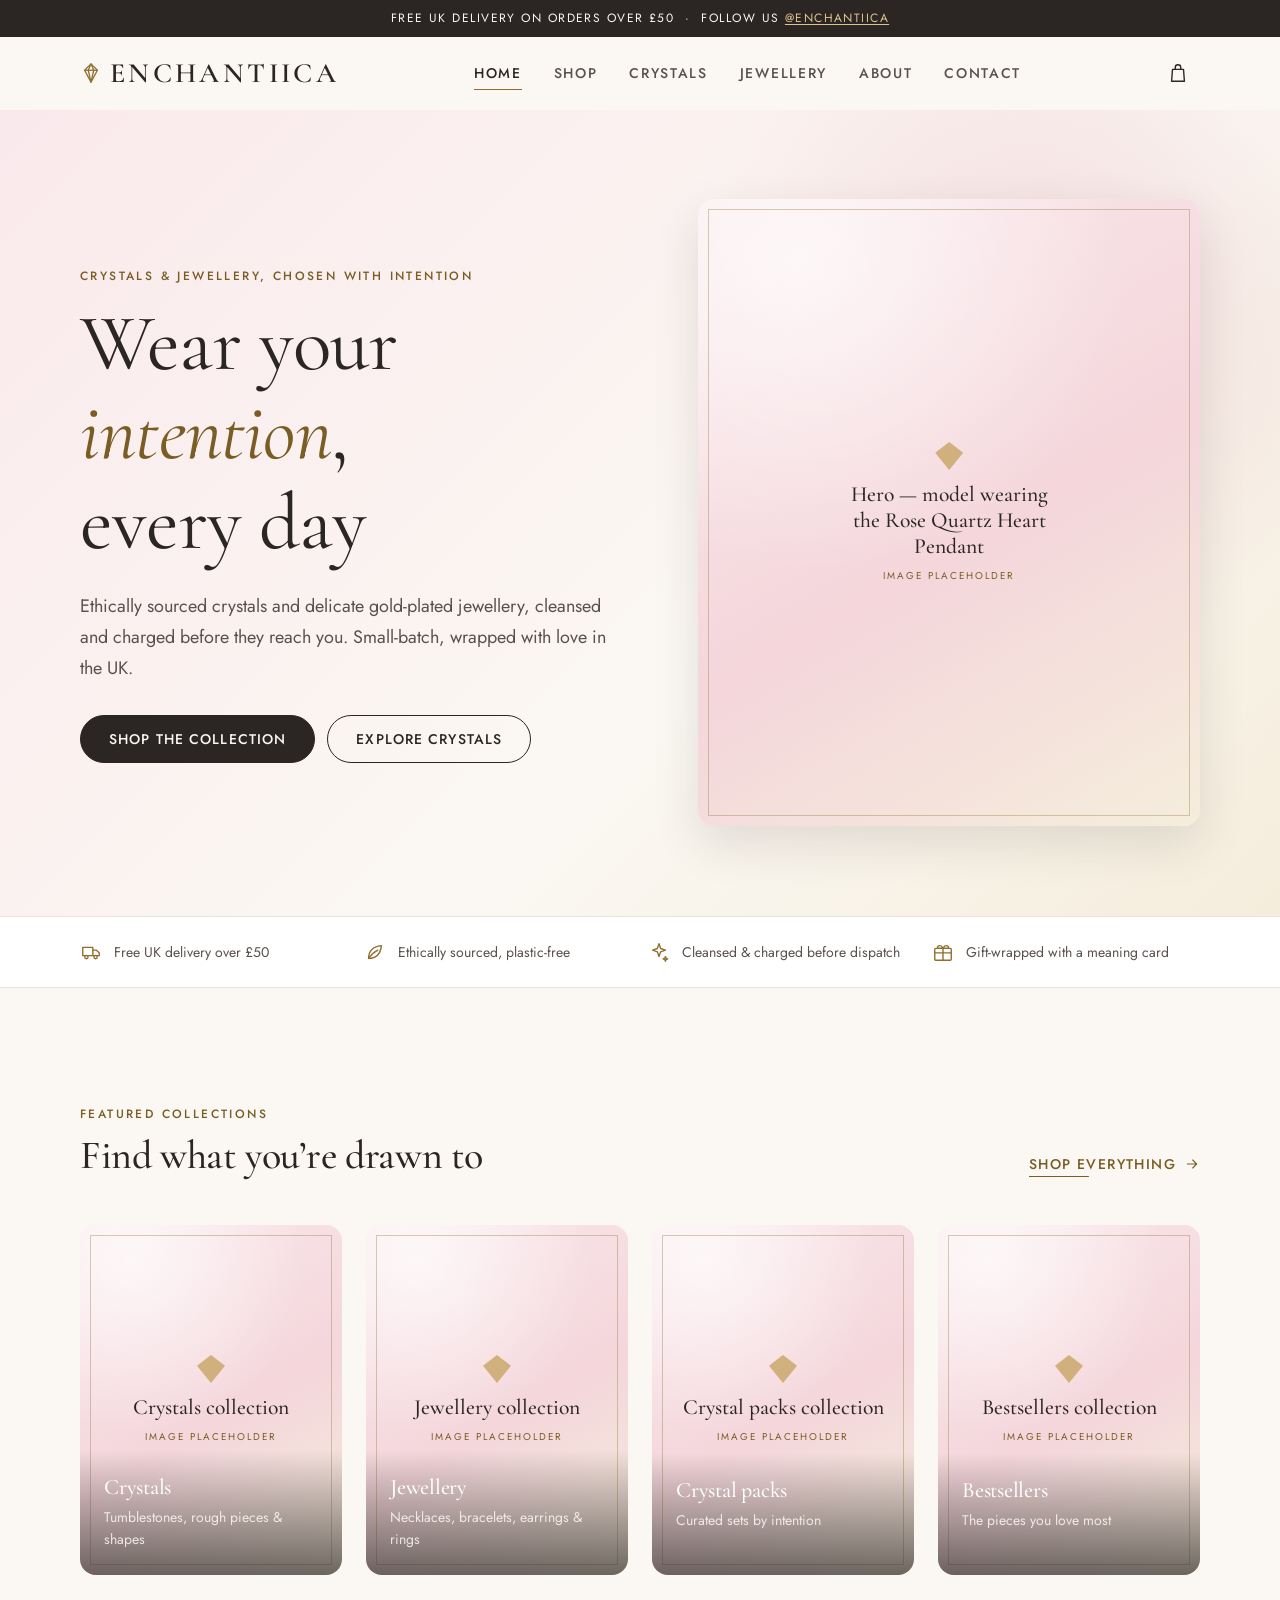
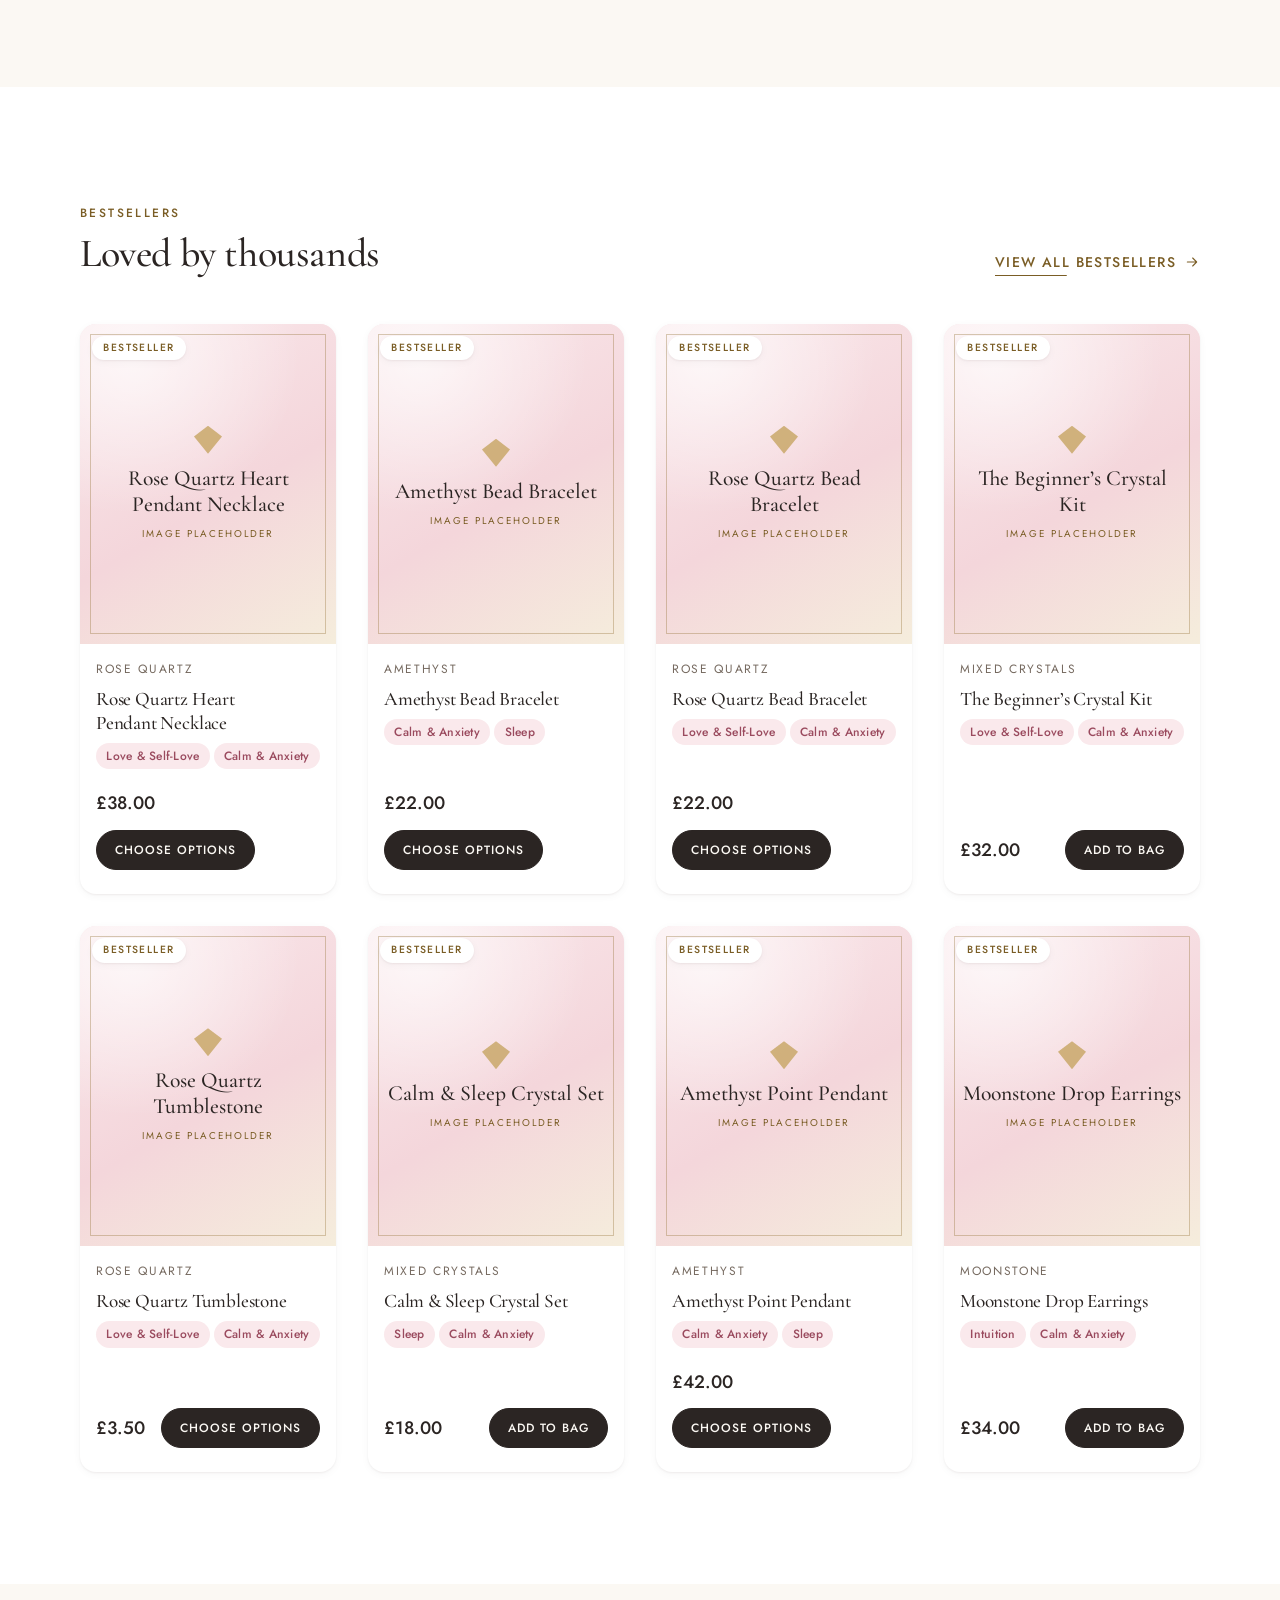
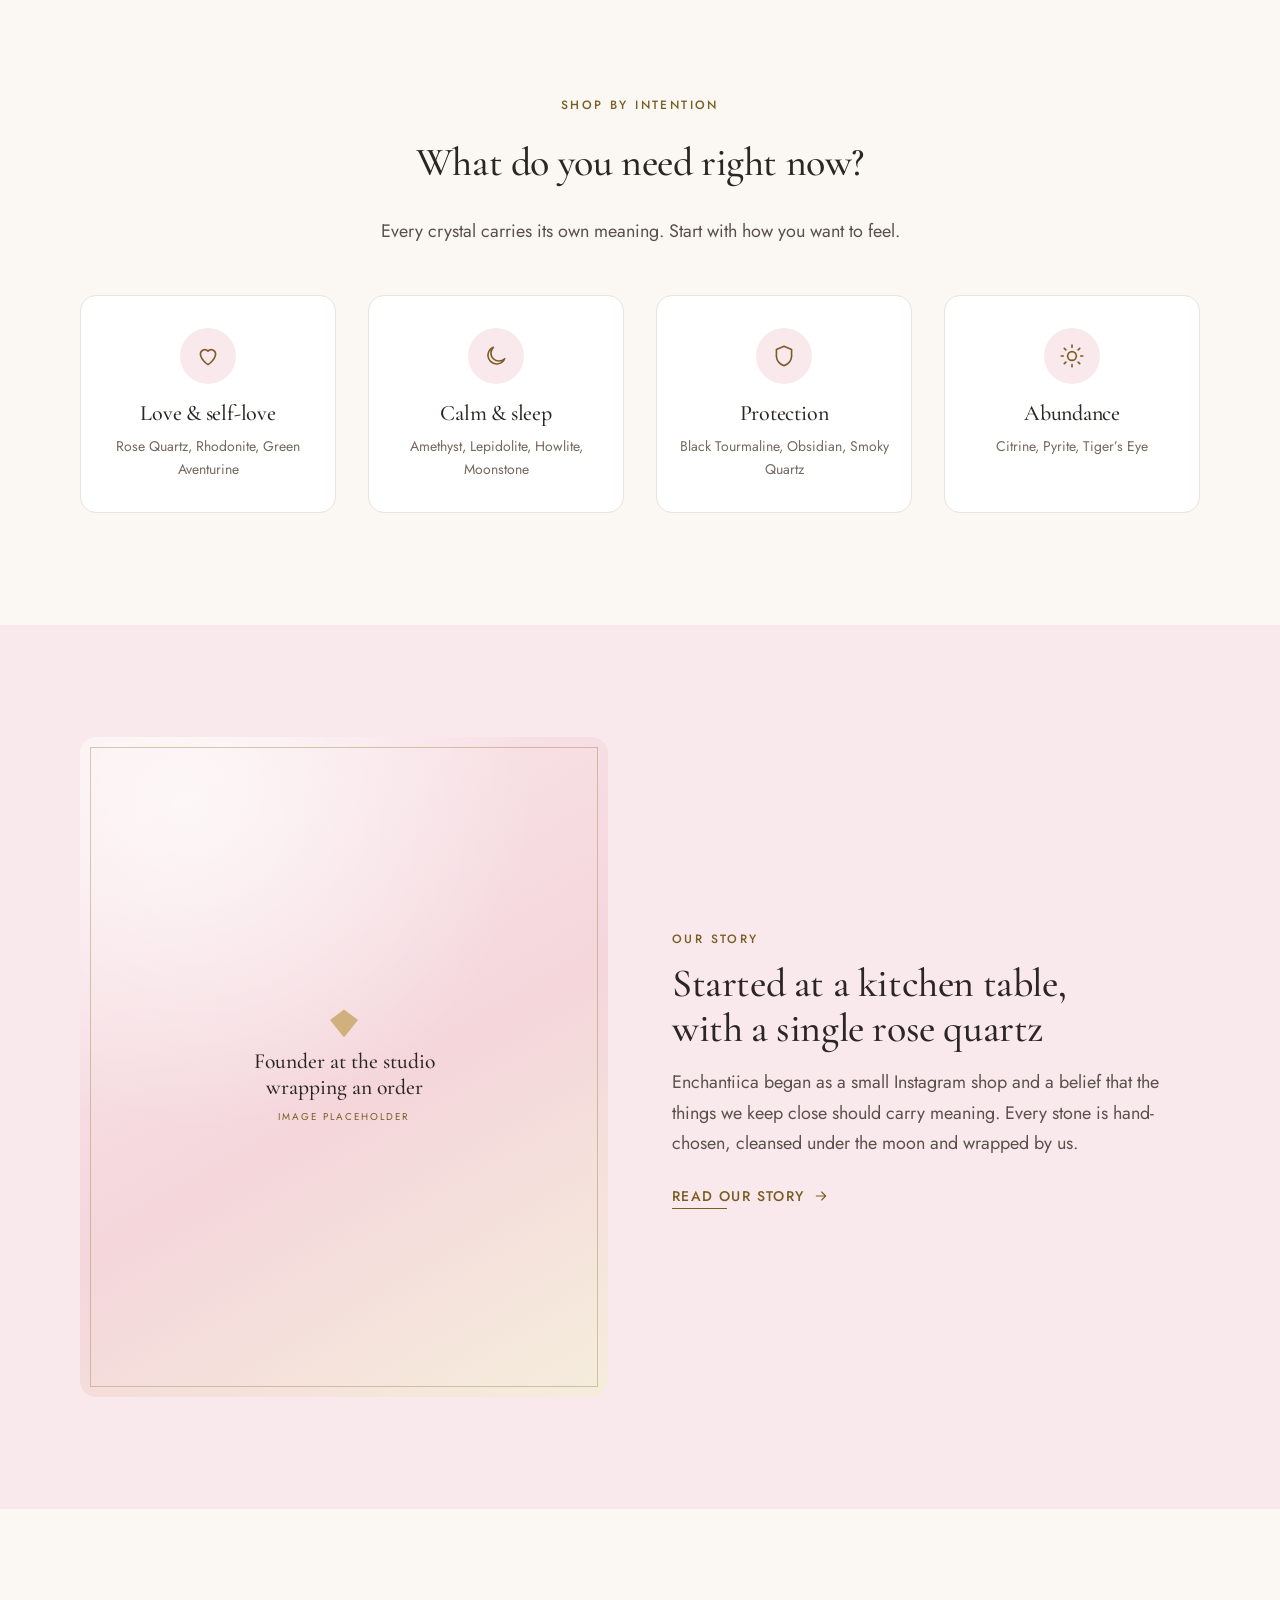
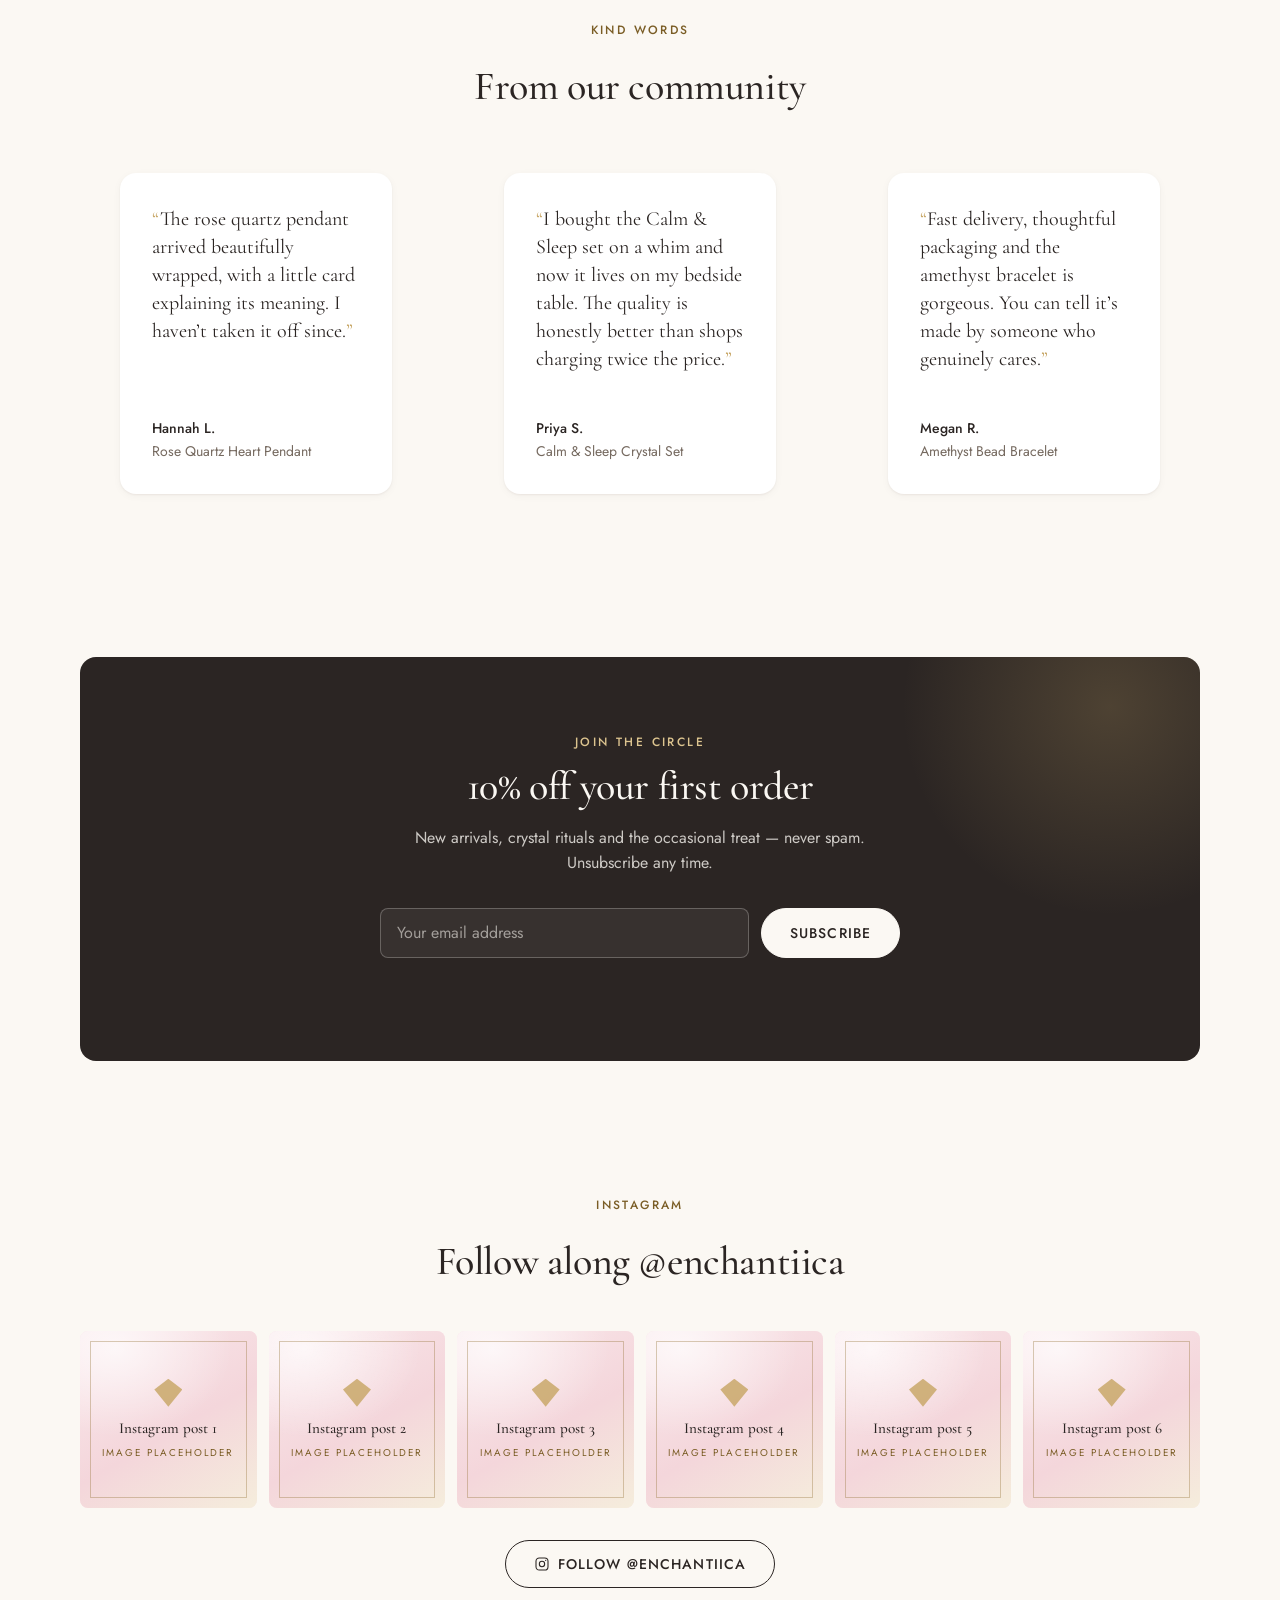
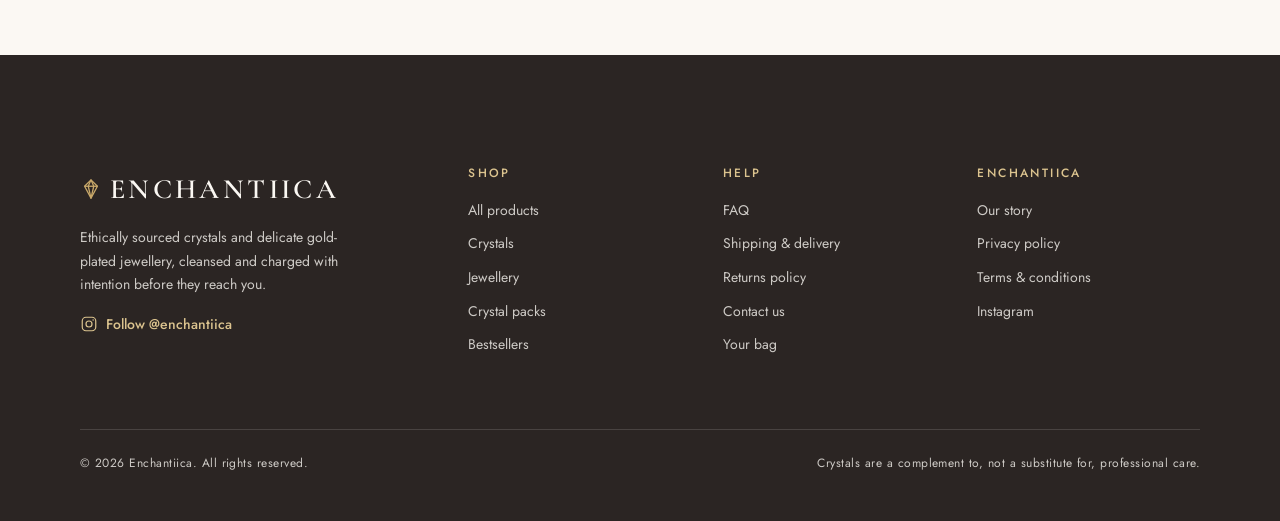
==== index.html @ 03bf5203 "Build Enchantiica crystal jewellery storefront (all pages, cart, filters, review pass 1) Plain HTML/" ====
<!DOCTYPE html>
<html lang="en-GB">
<head>
  <meta charset="utf-8">
  <meta name="viewport" content="width=device-width, initial-scale=1">
  <title>Enchantiica — Crystals & Crystal Jewellery, Chosen With Intention</title>
  <meta name="description" content="Enchantiica: ethically sourced crystals and delicate gold-plated crystal jewellery, cleansed and charged before dispatch. Rose quartz, amethyst, citrine, moonstone and more. Free UK delivery over £50.">
  <meta name="theme-color" content="#FBF8F3">
  <meta property="og:site_name" content="Enchantiica">
  <meta property="og:title" content="Enchantiica — Crystals & Crystal Jewellery, Chosen With Intention">
  <meta property="og:description" content="Enchantiica: ethically sourced crystals and delicate gold-plated crystal jewellery, cleansed and charged before dispatch. Rose quartz, amethyst, citrine, moonstone and more. Free UK delivery over £50.">
  <meta property="og:type" content="website">
  <link rel="icon" href="favicon.svg" type="image/svg+xml">
  <link rel="preconnect" href="https://fonts.googleapis.com">
  <link rel="preconnect" href="https://fonts.gstatic.com" crossorigin>
  <link rel="stylesheet" href="https://fonts.googleapis.com/css2?family=Cormorant+Garamond:ital,wght@0,400;0,500;0,600;1,400&family=Jost:wght@400;500&display=swap">
  <link rel="stylesheet" href="css/styles.css">
  <script>document.documentElement.classList.add('js');</script>
</head>
<body data-page="home">
  <a class="skip-link" href="#main">Skip to content</a>
  <div class="announcement" role="region" aria-label="Announcement">Free UK delivery on orders over £50<span class="announcement__extra"> &nbsp;·&nbsp; Follow us <a href="https://www.instagram.com/enchantiica" target="_blank" rel="noopener">@enchantiica<span class="visually-hidden"> (opens in a new tab)</span></a></span></div>

  <header class="header">
    <div class="container header__inner">
      <a class="logo" href="index.html" aria-label="Enchantiica — home"><svg viewBox="0 0 24 24" fill="none" stroke="currentColor" stroke-width="1.4" stroke-linejoin="round" aria-hidden="true"><path d="M12 2l7 7-7 13L5 9l7-7z"/><path d="M5 9h14"/><path d="M12 2L9 9l3 13 3-13-3-7"/></svg><span>Enchantiica</span></a>

      <nav class="nav" id="site-nav" aria-label="Main navigation">
        <ul class="nav__list">
          <li><a class="nav__link" href="index.html">Home</a></li>
          <li><a class="nav__link" href="shop.html">Shop</a></li>
          <li><a class="nav__link" href="crystals.html">Crystals</a></li>
          <li><a class="nav__link" href="jewellery.html">Jewellery</a></li>
          <li><a class="nav__link" href="about.html">About</a></li>
          <li><a class="nav__link" href="contact.html">Contact</a></li>
        </ul>
        <div class="nav__secondary">
          <a href="faq.html">FAQ</a>
          <a href="shipping.html">Delivery</a>
          <a href="returns.html">Returns</a>
          <a href="cart.html">Your bag</a>
        </div>
        <a class="nav__ig" href="https://www.instagram.com/enchantiica" target="_blank" rel="noopener"><svg viewBox="0 0 24 24" fill="none" stroke="currentColor" stroke-width="1.6" stroke-linecap="round" stroke-linejoin="round" aria-hidden="true"><rect x="3" y="3" width="18" height="18" rx="5"/><circle cx="12" cy="12" r="4"/><circle cx="17.5" cy="6.5" r="1" fill="currentColor" stroke="none"/></svg><span>@enchantiica<span class="visually-hidden"> (opens in a new tab)</span></span></a>
      </nav>

      <div class="header__actions">
        <a class="icon-btn" href="cart.html" aria-label="Bag, 0 items"><svg viewBox="0 0 24 24" fill="none" stroke="currentColor" stroke-width="1.5" stroke-linecap="round" stroke-linejoin="round" aria-hidden="true"><path d="M6 8h12l1 13H5L6 8z"/><path d="M9 8V6a3 3 0 0 1 6 0v2"/></svg><span class="cart-count" aria-hidden="true">0</span></a>
        <button class="icon-btn burger" type="button" aria-expanded="false" aria-controls="site-nav" aria-label="Open menu">
          <span class="burger__lines" aria-hidden="true"><span></span><span></span><span></span></span>
        </button>
      </div>
    </div>
  </header>

  <main id="main" tabindex="-1">
    <section class="hero" aria-labelledby="hero-title">
      <div class="container hero__inner">
        <div class="hero__body" data-reveal>
          <span class="eyebrow">Crystals &amp; jewellery, chosen with intention</span>
          <h1 class="hero__title" id="hero-title">Wear your <em>intention</em>, every day</h1>
          <p class="lead hero__text">Ethically sourced crystals and delicate gold-plated jewellery, cleansed and charged before they reach you. Small-batch, wrapped with love in the UK.</p>
          <div class="btn-row hero__actions">
            <a class="btn" href="shop.html">Shop the collection</a>
            <a class="btn btn--outline" href="crystals.html">Explore crystals</a>
          </div>
        </div>
        <div class="hero__media" data-reveal data-reveal-delay="1">
          <div class="media media--hero media--lg"><div class="ph" role="img" aria-label="Image placeholder: Hero — model wearing the Rose Quartz Heart Pendant"><span class="ph__icon" aria-hidden="true"></span><span class="ph__name">Hero — model wearing the Rose Quartz Heart Pendant</span><span class="ph__tag">Image placeholder</span></div></div>
        </div>
      </div>
    </section>

    <section class="usp" aria-label="Why shop with Enchantiica">
      <div class="container">
        <ul class="usp__list">
          <li class="usp__item"><svg viewBox="0 0 24 24" fill="none" stroke="currentColor" stroke-width="1.5" stroke-linecap="round" stroke-linejoin="round" aria-hidden="true"><path d="M3 7h11v9H3zM14 10h4l3 3v3h-7z"/><circle cx="7" cy="17.5" r="1.8"/><circle cx="17" cy="17.5" r="1.8"/></svg><span>Free UK delivery over £50</span></li>
          <li class="usp__item"><svg viewBox="0 0 24 24" fill="none" stroke="currentColor" stroke-width="1.5" stroke-linecap="round" stroke-linejoin="round" aria-hidden="true"><path d="M5 19c0-8 5-13 14-14-1 9-6 14-14 14z"/><path d="M5 19c3-4 6-7 10-9"/></svg><span>Ethically sourced, plastic-free</span></li>
          <li class="usp__item"><svg viewBox="0 0 24 24" fill="none" stroke="currentColor" stroke-width="1.5" stroke-linecap="round" stroke-linejoin="round" aria-hidden="true"><path d="M12 3l1.8 5.2L19 10l-5.2 1.8L12 17l-1.8-5.2L5 10l5.2-1.8z"/><path d="M19 17l.7 1.8 1.8.7-1.8.7L19 22l-.7-1.8-1.8-.7 1.8-.7z"/></svg><span>Cleansed &amp; charged before dispatch</span></li>
          <li class="usp__item"><svg viewBox="0 0 24 24" fill="none" stroke="currentColor" stroke-width="1.5" stroke-linecap="round" stroke-linejoin="round" aria-hidden="true"><rect x="3" y="8" width="18" height="13" rx="1"/><path d="M12 8v13M3 13h18"/><path d="M12 8c-2-4.5-6.5-3.5-6 0h6zm0 0c2-4.5 6.5-3.5 6 0h-6z"/></svg><span>Gift-wrapped with a meaning card</span></li>
        </ul>
      </div>
    </section>

    <section class="section" aria-labelledby="collections-title">
      <div class="container">
        <div class="section__head" data-reveal>
          <div>
            <span class="eyebrow">Featured collections</span>
            <h2 id="collections-title">Find what you’re drawn to</h2>
          </div>
          <a class="link-arrow" href="shop.html">Shop everything <svg viewBox="0 0 24 24" fill="none" stroke="currentColor" stroke-width="1.6" stroke-linecap="round" stroke-linejoin="round" aria-hidden="true"><path d="M5 12h14M13 6l6 6-6 6"/></svg></a>
        </div>
        <div class="grid grid--collections">
          <a class="collection" href="crystals.html" data-reveal>
            <div class="media media--tall"><div class="ph" role="img" aria-label="Image placeholder: Crystals collection"><span class="ph__icon" aria-hidden="true"></span><span class="ph__name">Crystals collection</span><span class="ph__tag">Image placeholder</span></div></div>
            <div class="collection__overlay"><h3 class="collection__title">Crystals</h3><p class="collection__sub">Tumblestones, rough pieces &amp; shapes</p></div>
          </a>
          <a class="collection" href="jewellery.html" data-reveal data-reveal-delay="1">
            <div class="media media--tall"><div class="ph" role="img" aria-label="Image placeholder: Jewellery collection"><span class="ph__icon" aria-hidden="true"></span><span class="ph__name">Jewellery collection</span><span class="ph__tag">Image placeholder</span></div></div>
            <div class="collection__overlay"><h3 class="collection__title">Jewellery</h3><p class="collection__sub">Necklaces, bracelets, earrings &amp; rings</p></div>
          </a>
          <a class="collection" href="crystals.html?sub=packs" data-reveal data-reveal-delay="2">
            <div class="media media--tall"><div class="ph" role="img" aria-label="Image placeholder: Crystal packs collection"><span class="ph__icon" aria-hidden="true"></span><span class="ph__name">Crystal packs collection</span><span class="ph__tag">Image placeholder</span></div></div>
            <div class="collection__overlay"><h3 class="collection__title">Crystal packs</h3><p class="collection__sub">Curated sets by intention</p></div>
          </a>
          <a class="collection" href="shop.html?sort=rating" data-reveal data-reveal-delay="3">
            <div class="media media--tall"><div class="ph" role="img" aria-label="Image placeholder: Bestsellers collection"><span class="ph__icon" aria-hidden="true"></span><span class="ph__name">Bestsellers collection</span><span class="ph__tag">Image placeholder</span></div></div>
            <div class="collection__overlay"><h3 class="collection__title">Bestsellers</h3><p class="collection__sub">The pieces you love most</p></div>
          </a>
        </div>
      </div>
    </section>

    <section class="section section--surface" aria-labelledby="bestsellers-title">
      <div class="container">
        <div class="section__head" data-reveal>
          <div>
            <span class="eyebrow">Bestsellers</span>
            <h2 id="bestsellers-title">Loved by thousands</h2>
          </div>
          <a class="link-arrow" href="shop.html?sort=rating">View all bestsellers <svg viewBox="0 0 24 24" fill="none" stroke="currentColor" stroke-width="1.6" stroke-linecap="round" stroke-linejoin="round" aria-hidden="true"><path d="M5 12h14M13 6l6 6-6 6"/></svg></a>
        </div>
        <div class="grid grid--4" data-bestsellers="8">
          <noscript><p>Enable JavaScript to see our bestsellers, or <a class="link" href="shop.html">browse the shop</a>.</p></noscript>
        </div>
      </div>
    </section>

    <section class="section" aria-labelledby="intentions-title">
      <div class="container">
        <div class="section__head section__head--center" data-reveal>
          <span class="eyebrow">Shop by intention</span>
          <h2 id="intentions-title">What do you need right now?</h2>
          <p class="lead">Every crystal carries its own meaning. Start with how you want to feel.</p>
        </div>
        <div class="grid grid--4">
          <a class="intention" href="shop.html?good=love" data-reveal>
            <span class="intention__icon"><svg viewBox="0 0 24 24" fill="none" stroke="currentColor" stroke-width="1.5" stroke-linecap="round" stroke-linejoin="round" aria-hidden="true"><path d="M12 20s-7-4.5-7-10a4 4 0 0 1 7-2.5A4 4 0 0 1 19 10c0 5.5-7 10-7 10z"/></svg></span>
            <h3>Love &amp; self-love</h3>
            <p>Rose Quartz, Rhodonite, Green Aventurine</p>
          </a>
          <a class="intention" href="shop.html?good=calm,sleep" data-reveal data-reveal-delay="1">
            <span class="intention__icon"><svg viewBox="0 0 24 24" fill="none" stroke="currentColor" stroke-width="1.5" stroke-linecap="round" stroke-linejoin="round" aria-hidden="true"><path d="M20 14.5A8 8 0 1 1 9.5 4a6.5 6.5 0 0 0 10.5 10.5z"/></svg></span>
            <h3>Calm &amp; sleep</h3>
            <p>Amethyst, Lepidolite, Howlite, Moonstone</p>
          </a>
          <a class="intention" href="shop.html?good=protection" data-reveal data-reveal-delay="2">
            <span class="intention__icon"><svg viewBox="0 0 24 24" fill="none" stroke="currentColor" stroke-width="1.5" stroke-linecap="round" stroke-linejoin="round" aria-hidden="true"><path d="M12 3l7 3v6c0 4.5-3 7.5-7 9-4-1.5-7-4.5-7-9V6l7-3z"/></svg></span>
            <h3>Protection</h3>
            <p>Black Tourmaline, Obsidian, Smoky Quartz</p>
          </a>
          <a class="intention" href="shop.html?good=abundance" data-reveal data-reveal-delay="3">
            <span class="intention__icon"><svg viewBox="0 0 24 24" fill="none" stroke="currentColor" stroke-width="1.5" stroke-linecap="round" stroke-linejoin="round" aria-hidden="true"><circle cx="12" cy="12" r="4"/><path d="M12 2v2M12 20v2M2 12h2M20 12h2M4.9 4.9l1.4 1.4M17.7 17.7l1.4 1.4M4.9 19.1l1.4-1.4M17.7 6.3l1.4-1.4"/></svg></span>
            <h3>Abundance</h3>
            <p>Citrine, Pyrite, Tiger’s Eye</p>
          </a>
        </div>
      </div>
    </section>

    <section class="section section--blush" aria-labelledby="story-title">
      <div class="container">
        <div class="story">
          <div class="story__media" data-reveal>
            <div class="media media--portrait media--lg"><div class="ph" role="img" aria-label="Image placeholder: Founder at the studio wrapping an order"><span class="ph__icon" aria-hidden="true"></span><span class="ph__name">Founder at the studio wrapping an order</span><span class="ph__tag">Image placeholder</span></div></div>
          </div>
          <div class="story__body" data-reveal data-reveal-delay="1">
            <span class="eyebrow">Our story</span>
            <h2 id="story-title">Started at a kitchen table, with a single rose quartz</h2>
            <p class="lead">Enchantiica began as a small Instagram shop and a belief that the things we keep close should carry meaning. Every stone is hand-chosen, cleansed under the moon and wrapped by us.</p>
            <a class="link-arrow" href="about.html">Read our story <svg viewBox="0 0 24 24" fill="none" stroke="currentColor" stroke-width="1.6" stroke-linecap="round" stroke-linejoin="round" aria-hidden="true"><path d="M5 12h14M13 6l6 6-6 6"/></svg></a>
          </div>
        </div>
      </div>
    </section>

    <section class="section" aria-labelledby="reviews-title">
      <div class="container">
        <div class="section__head section__head--center" data-reveal>
          <span class="eyebrow">Kind words</span>
          <h2 id="reviews-title">From our community</h2>
        </div>
        <div class="grid grid--3">
          <figure class="testimonial" data-reveal>
            <blockquote class="testimonial__quote">The rose quartz pendant arrived beautifully wrapped, with a little card explaining its meaning. I haven’t taken it off since.</blockquote>
            <figcaption class="testimonial__meta"><strong>Hannah L.</strong>Rose Quartz Heart Pendant</figcaption>
          </figure>
          <figure class="testimonial" data-reveal data-reveal-delay="1">
            <blockquote class="testimonial__quote">I bought the Calm &amp; Sleep set on a whim and now it lives on my bedside table. The quality is honestly better than shops charging twice the price.</blockquote>
            <figcaption class="testimonial__meta"><strong>Priya S.</strong>Calm &amp; Sleep Crystal Set</figcaption>
          </figure>
          <figure class="testimonial" data-reveal data-reveal-delay="2">
            <blockquote class="testimonial__quote">Fast delivery, thoughtful packaging and the amethyst bracelet is gorgeous. You can tell it’s made by someone who genuinely cares.</blockquote>
            <figcaption class="testimonial__meta"><strong>Megan R.</strong>Amethyst Bead Bracelet</figcaption>
          </figure>
        </div>
      </div>
    </section>

    <section class="section section--tight" aria-labelledby="newsletter-title">
      <div class="container">
        <div class="newsletter" data-reveal>
          <span class="eyebrow">Join the circle</span>
          <h2 id="newsletter-title">10% off your first order</h2>
          <p>New arrivals, crystal rituals and the occasional treat — never spam. Unsubscribe any time.</p>
          <form class="newsletter__form" data-newsletter novalidate>
            <label class="visually-hidden" for="newsletter-email">Email address</label>
            <input class="form-input" id="newsletter-email" type="email" name="email" placeholder="Your email address" autocomplete="email" required>
            <button class="btn btn--light" type="submit">Subscribe</button>
          </form>
          <p class="newsletter__msg" aria-live="polite"></p>
        </div>
      </div>
    </section>

    <section class="section section--tight" aria-labelledby="ig-title">
      <div class="container">
        <div class="section__head section__head--center" data-reveal>
          <span class="eyebrow">Instagram</span>
          <h2 id="ig-title">Follow along @enchantiica</h2>
        </div>
        <div class="ig-grid" data-reveal>
          <a class="ig-tile" href="https://www.instagram.com/enchantiica" target="_blank" rel="noopener" aria-label="Instagram post 1 — opens Instagram in a new tab"><div class="media media--square"><div class="ph" role="img" aria-label="Image placeholder: Instagram post 1"><span class="ph__icon" aria-hidden="true"></span><span class="ph__name">Instagram post 1</span><span class="ph__tag">Image placeholder</span></div></div><span class="ig-tile__hover" aria-hidden="true"><svg viewBox="0 0 24 24" fill="none" stroke="currentColor" stroke-width="1.6" stroke-linecap="round" stroke-linejoin="round" aria-hidden="true"><rect x="3" y="3" width="18" height="18" rx="5"/><circle cx="12" cy="12" r="4"/><circle cx="17.5" cy="6.5" r="1" fill="currentColor" stroke="none"/></svg></span></a>
          <a class="ig-tile" href="https://www.instagram.com/enchantiica" target="_blank" rel="noopener" aria-label="Instagram post 2 — opens Instagram in a new tab"><div class="media media--square"><div class="ph" role="img" aria-label="Image placeholder: Instagram post 2"><span class="ph__icon" aria-hidden="true"></span><span class="ph__name">Instagram post 2</span><span class="ph__tag">Image placeholder</span></div></div><span class="ig-tile__hover" aria-hidden="true"><svg viewBox="0 0 24 24" fill="none" stroke="currentColor" stroke-width="1.6" stroke-linecap="round" stroke-linejoin="round" aria-hidden="true"><rect x="3" y="3" width="18" height="18" rx="5"/><circle cx="12" cy="12" r="4"/><circle cx="17.5" cy="6.5" r="1" fill="currentColor" stroke="none"/></svg></span></a>
          <a class="ig-tile" href="https://www.instagram.com/enchantiica" target="_blank" rel="noopener" aria-label="Instagram post 3 — opens Instagram in a new tab"><div class="media media--square"><div class="ph" role="img" aria-label="Image placeholder: Instagram post 3"><span class="ph__icon" aria-hidden="true"></span><span class="ph__name">Instagram post 3</span><span class="ph__tag">Image placeholder</span></div></div><span class="ig-tile__hover" aria-hidden="true"><svg viewBox="0 0 24 24" fill="none" stroke="currentColor" stroke-width="1.6" stroke-linecap="round" stroke-linejoin="round" aria-hidden="true"><rect x="3" y="3" width="18" height="18" rx="5"/><circle cx="12" cy="12" r="4"/><circle cx="17.5" cy="6.5" r="1" fill="currentColor" stroke="none"/></svg></span></a>
          <a class="ig-tile" href="https://www.instagram.com/enchantiica" target="_blank" rel="noopener" aria-label="Instagram post 4 — opens Instagram in a new tab"><div class="media media--square"><div class="ph" role="img" aria-label="Image placeholder: Instagram post 4"><span class="ph__icon" aria-hidden="true"></span><span class="ph__name">Instagram post 4</span><span class="ph__tag">Image placeholder</span></div></div><span class="ig-tile__hover" aria-hidden="true"><svg viewBox="0 0 24 24" fill="none" stroke="currentColor" stroke-width="1.6" stroke-linecap="round" stroke-linejoin="round" aria-hidden="true"><rect x="3" y="3" width="18" height="18" rx="5"/><circle cx="12" cy="12" r="4"/><circle cx="17.5" cy="6.5" r="1" fill="currentColor" stroke="none"/></svg></span></a>
          <a class="ig-tile" href="https://www.instagram.com/enchantiica" target="_blank" rel="noopener" aria-label="Instagram post 5 — opens Instagram in a new tab"><div class="media media--square"><div class="ph" role="img" aria-label="Image placeholder: Instagram post 5"><span class="ph__icon" aria-hidden="true"></span><span class="ph__name">Instagram post 5</span><span class="ph__tag">Image placeholder</span></div></div><span class="ig-tile__hover" aria-hidden="true"><svg viewBox="0 0 24 24" fill="none" stroke="currentColor" stroke-width="1.6" stroke-linecap="round" stroke-linejoin="round" aria-hidden="true"><rect x="3" y="3" width="18" height="18" rx="5"/><circle cx="12" cy="12" r="4"/><circle cx="17.5" cy="6.5" r="1" fill="currentColor" stroke="none"/></svg></span></a>
          <a class="ig-tile" href="https://www.instagram.com/enchantiica" target="_blank" rel="noopener" aria-label="Instagram post 6 — opens Instagram in a new tab"><div class="media media--square"><div class="ph" role="img" aria-label="Image placeholder: Instagram post 6"><span class="ph__icon" aria-hidden="true"></span><span class="ph__name">Instagram post 6</span><span class="ph__tag">Image placeholder</span></div></div><span class="ig-tile__hover" aria-hidden="true"><svg viewBox="0 0 24 24" fill="none" stroke="currentColor" stroke-width="1.6" stroke-linecap="round" stroke-linejoin="round" aria-hidden="true"><rect x="3" y="3" width="18" height="18" rx="5"/><circle cx="12" cy="12" r="4"/><circle cx="17.5" cy="6.5" r="1" fill="currentColor" stroke="none"/></svg></span></a>
        </div>
        <div class="text-center" style="margin-top: var(--space-6)">
          <a class="btn btn--outline" href="https://www.instagram.com/enchantiica" target="_blank" rel="noopener"><svg viewBox="0 0 24 24" fill="none" stroke="currentColor" stroke-width="1.6" stroke-linecap="round" stroke-linejoin="round" aria-hidden="true"><rect x="3" y="3" width="18" height="18" rx="5"/><circle cx="12" cy="12" r="4"/><circle cx="17.5" cy="6.5" r="1" fill="currentColor" stroke="none"/></svg> Follow @enchantiica<span class="visually-hidden"> (opens in a new tab)</span></a>
        </div>
      </div>
    </section>
  </main>

  <footer class="footer">
    <div class="container">
      <div class="footer__grid">
        <div>
          <a class="logo" href="index.html" aria-label="Enchantiica — home"><svg viewBox="0 0 24 24" fill="none" stroke="currentColor" stroke-width="1.4" stroke-linejoin="round" aria-hidden="true"><path d="M12 2l7 7-7 13L5 9l7-7z"/><path d="M5 9h14"/><path d="M12 2L9 9l3 13 3-13-3-7"/></svg><span>Enchantiica</span></a>
          <p class="footer__blurb">Ethically sourced crystals and delicate gold-plated jewellery, cleansed and charged with intention before they reach you.</p>
          <a class="footer__ig" href="https://www.instagram.com/enchantiica" target="_blank" rel="noopener"><svg viewBox="0 0 24 24" fill="none" stroke="currentColor" stroke-width="1.6" stroke-linecap="round" stroke-linejoin="round" aria-hidden="true"><rect x="3" y="3" width="18" height="18" rx="5"/><circle cx="12" cy="12" r="4"/><circle cx="17.5" cy="6.5" r="1" fill="currentColor" stroke="none"/></svg><span>Follow @enchantiica<span class="visually-hidden"> (opens in a new tab)</span></span></a>
        </div>
        <div>
          <h2 class="footer__title">Shop</h2>
          <ul class="footer__links">
            <li><a href="shop.html">All products</a></li>
            <li><a href="crystals.html">Crystals</a></li>
            <li><a href="jewellery.html">Jewellery</a></li>
            <li><a href="crystals.html?sub=packs">Crystal packs</a></li>
            <li><a href="shop.html?sort=rating">Bestsellers</a></li>
          </ul>
        </div>
        <div>
          <h2 class="footer__title">Help</h2>
          <ul class="footer__links">
            <li><a href="faq.html">FAQ</a></li>
            <li><a href="shipping.html">Shipping &amp; delivery</a></li>
            <li><a href="returns.html">Returns policy</a></li>
            <li><a href="contact.html">Contact us</a></li>
            <li><a href="cart.html">Your bag</a></li>
          </ul>
        </div>
        <div>
          <h2 class="footer__title">Enchantiica</h2>
          <ul class="footer__links">
            <li><a href="about.html">Our story</a></li>
            <li><a href="privacy.html">Privacy policy</a></li>
            <li><a href="privacy.html#terms">Terms &amp; conditions</a></li>
            <li><a href="https://www.instagram.com/enchantiica" target="_blank" rel="noopener">Instagram<span class="visually-hidden"> (opens in a new tab)</span></a></li>
          </ul>
        </div>
      </div>
      <div class="footer__bottom">
        <p>&copy; <span data-year>2026</span> Enchantiica. All rights reserved.</p>
        <p>Crystals are a complement to, not a substitute for, professional care.</p>
      </div>
    </div>
  </footer>
  <div class="nav-overlay" aria-hidden="true"></div>

  <script src="js/products.js" defer></script>
  <script src="js/cart.js" defer></script>
  <script src="js/main.js" defer></script>
</body>
</html>
---- css/styles.css ----
/* ==========================================================================
   Enchantiica — global stylesheet
   --------------------------------------------------------------------------
   1. Design tokens
   2. Reset & base
   3. Typography
   4. Layout helpers
   5. Buttons, forms, tags
   6. Header, navigation, announcement bar
   7. Footer
   8. Media & image placeholders
   9. Product cards
   10. Home page sections
   11. Shop / category pages
   12. Product page
   13. Cart page
   14. Content pages (about, contact, FAQ, policies)
   15. Toast, motion, reveal, transitions
   16. Print
   ========================================================================== */

/* 1. DESIGN TOKENS ------------------------------------------------------- */
:root {
  /* Palette */
  --blush-50:  #FDF6F7;
  --blush-100: #FAE9EC;
  --blush-200: #F4D6DB;
  --blush-300: #EBBAC3;
  --blush-400: #DE9AA8;
  --blush-600: #B0596E;
  --blush-700: #9A4A5E;

  --cream:     #FBF8F3;
  --white:     #FFFFFF;

  --gold-100:  #F5EDDC;
  --gold-200:  #EBDDB9;
  --gold-300:  #DCC48F;
  --gold-400:  #C9A96A;   /* decorative only (low contrast on light) */
  --gold-600:  #8F6E2E;   /* large text / borders */
  --gold-700:  #7A5D25;   /* body-size gold text: 6.1:1 on white */

  --ink:       #2B2523;
  --ink-2:     #5A514D;
  --ink-3:     #75695F;   /* muted text: 5.0:1 on cream */
  --line:      #ECE3DE;
  --line-strong: #D9CCC5;
  --control:   #96877D;   /* form-control borders: 3.4:1 on white (WCAG 1.4.11) */

  --success:   #3E7A54;
  --error:     #B23A48;

  /* Semantic */
  --bg:        var(--cream);
  --surface:   var(--white);
  --text:      var(--ink);
  --text-2:    var(--ink-2);
  --text-3:    var(--ink-3);
  --accent:    var(--gold-700);
  --focus:     #7A5D25;

  /* Type */
  --font-heading: 'Cormorant Garamond', 'Times New Roman', Georgia, serif;
  --font-body: 'Jost', 'Helvetica Neue', Helvetica, Arial, system-ui, sans-serif;

  --fs-xs: 0.75rem;
  --fs-sm: 0.875rem;
  --fs-base: 1rem;
  --fs-md: 1.125rem;
  --fs-lg: 1.375rem;
  --fs-xl: clamp(1.75rem, 1.4rem + 1.5vw, 2.5rem);
  --fs-2xl: clamp(2.25rem, 1.6rem + 2.8vw, 3.75rem);
  --fs-hero: clamp(2.6rem, 1.8rem + 4vw, 5rem);

  /* Spacing */
  --space-1: 0.25rem;
  --space-2: 0.5rem;
  --space-3: 0.75rem;
  --space-4: 1rem;
  --space-5: 1.5rem;
  --space-6: 2rem;
  --space-7: 3rem;
  --space-8: 4rem;
  --section: clamp(4rem, 3rem + 5vw, 7rem);
  --gutter: clamp(1rem, 4vw, 2.5rem);

  /* Shape & shadow */
  --radius-sm: 4px;
  --radius: 8px;
  --radius-lg: 16px;
  --shadow-sm: 0 1px 2px rgba(43, 37, 35, 0.06), 0 2px 8px rgba(43, 37, 35, 0.04);
  --shadow: 0 6px 24px rgba(43, 37, 35, 0.08);
  --shadow-lg: 0 18px 48px rgba(43, 37, 35, 0.12);

  /* Motion */
  --ease: cubic-bezier(0.22, 1, 0.36, 1);
  --dur: 0.35s;
  --dur-fast: 0.2s;

  --header-h: 72px;
  --container: 1200px;
  --container-narrow: 760px;
}

/* 2. RESET & BASE -------------------------------------------------------- */
*, *::before, *::after { box-sizing: border-box; }

html {
  -webkit-text-size-adjust: 100%;
  scroll-behavior: smooth;
  scroll-padding-top: calc(var(--header-h) + 1rem);
}

body {
  margin: 0;
  background: var(--bg);
  color: var(--text);
  font-family: var(--font-body);
  font-size: var(--fs-base);
  font-weight: 400;
  line-height: 1.6;
  -webkit-font-smoothing: antialiased;
  -moz-osx-font-smoothing: grayscale;
  min-height: 100vh;
  display: flex;
  flex-direction: column;
}

main { flex: 1 0 auto; }

img, svg, video { display: block; max-width: 100%; height: auto; }

button, input, select, textarea {
  font: inherit;
  color: inherit;
}

button { cursor: pointer; background: none; border: 0; padding: 0; }

a { color: inherit; text-decoration: none; }

ul, ol { margin: 0; padding: 0; }
li { list-style: none; }

p { margin: 0 0 var(--space-4); }
p:last-child { margin-bottom: 0; }

address { font-style: normal; }

fieldset { border: 0; padding: 0; margin: 0; min-width: 0; }
legend { padding: 0; }

hr { border: 0; border-top: 1px solid var(--line); margin: var(--space-6) 0; }

:focus-visible {
  outline: 2px solid var(--focus);
  outline-offset: 3px;
  border-radius: var(--radius-sm);
}

.visually-hidden {
  position: absolute !important;
  width: 1px; height: 1px;
  padding: 0; margin: -1px;
  overflow: hidden;
  clip: rect(0 0 0 0);
  white-space: nowrap;
  border: 0;
}

.skip-link {
  position: absolute;
  top: -100px;
  left: var(--space-4);
  z-index: 1000;
  background: var(--ink);
  color: var(--cream);
  padding: var(--space-3) var(--space-4);
  border-radius: var(--radius);
  font-weight: 500;
}
.skip-link:focus { top: var(--space-4); }

/* 3. TYPOGRAPHY ---------------------------------------------------------- */
h1, h2, h3, h4, .h1, .h2, .h3, .h4 {
  font-family: var(--font-heading);
  font-weight: 500;
  line-height: 1.12;
  letter-spacing: -0.01em;
  margin: 0 0 var(--space-4);
  color: var(--text);
  text-wrap: balance;
}

h1, .h1 { font-size: var(--fs-2xl); }
h2, .h2 { font-size: var(--fs-xl); }
h3, .h3 { font-size: var(--fs-lg); line-height: 1.25; }
h4, .h4 { font-size: var(--fs-md); line-height: 1.3; }

.eyebrow {
  display: inline-block;
  font-family: var(--font-body);
  font-size: var(--fs-xs);
  font-weight: 500;
  letter-spacing: 0.2em;
  text-transform: uppercase;
  color: var(--accent);
  margin-bottom: var(--space-3);
}

.lead {
  font-size: var(--fs-md);
  color: var(--text-2);
  line-height: 1.7;
  max-width: 60ch;
}

.text-muted { color: var(--text-3); }
.text-center { text-align: center; }
.text-center .lead { margin-inline: auto; }

.prose { max-width: 68ch; }
.prose h2 { margin-top: var(--space-7); }
.prose h2:first-child, .prose .eyebrow + h2 { margin-top: 0; }
.prose h3 { margin-top: var(--space-6); }
.prose p, .prose ul, .prose ol { margin-bottom: var(--space-4); color: var(--text-2); }
.prose ul, .prose ol { padding-left: 1.25rem; }
.prose ul li { list-style: disc; margin-bottom: var(--space-2); }
.prose ol li { list-style: decimal; margin-bottom: var(--space-2); }
.prose a, .link {
  color: var(--accent);
  text-decoration: underline;
  text-decoration-thickness: 1px;
  text-underline-offset: 0.2em;
  transition: color var(--dur-fast) ease;
}
.prose a:hover, .link:hover { color: var(--ink); }
.prose strong { font-weight: 500; color: var(--text); }
.prose table { width: 100%; border-collapse: collapse; margin-bottom: var(--space-5); font-size: var(--fs-sm); }
.prose th, .prose td { text-align: left; padding: var(--space-3) var(--space-3); border-bottom: 1px solid var(--line); vertical-align: top; }
.prose th { font-weight: 500; color: var(--text); background: var(--blush-50); }
.prose blockquote {
  margin: var(--space-6) 0;
  padding: var(--space-4) var(--space-5);
  border-left: 2px solid var(--gold-400);
  background: var(--white);
  font-family: var(--font-heading);
  font-size: var(--fs-lg);
  line-height: 1.4;
  color: var(--text);
}

/* Decorative gold rule under section headings */
.rule {
  width: 48px; height: 1px;
  background: var(--gold-400);
  margin: var(--space-4) 0 var(--space-5);
}
.text-center .rule { margin-inline: auto; }

/* 4. LAYOUT HELPERS ------------------------------------------------------ */
.container {
  width: 100%;
  max-width: var(--container);
  margin-inline: auto;
  padding-inline: var(--gutter);
}
.container--narrow { max-width: var(--container-narrow); }

.section { padding-block: var(--section); }
.section--tight { padding-block: calc(var(--section) * 0.6); }
.section--surface { background: var(--surface); }
.section--blush { background: var(--blush-100); }

.section__head {
  margin-bottom: var(--space-7);
  display: flex;
  flex-wrap: wrap;
  align-items: flex-end;
  justify-content: space-between;
  gap: var(--space-4) var(--space-6);
}
.section__head h2 { margin-bottom: 0; }
.section__head .eyebrow { margin-bottom: var(--space-2); }
.section__head--center { justify-content: center; text-align: center; flex-direction: column; align-items: center; }
.section__head--center .lead { margin-top: var(--space-4); }

.grid {
  display: grid;
  gap: var(--space-5);
  grid-template-columns: repeat(2, minmax(0, 1fr));
}
.grid--3 { grid-template-columns: repeat(2, minmax(0, 1fr)); }
.grid--4 { grid-template-columns: repeat(2, minmax(0, 1fr)); }

@media (min-width: 720px) {
  .grid--3 { grid-template-columns: repeat(3, minmax(0, 1fr)); }
  .grid--4 { grid-template-columns: repeat(3, minmax(0, 1fr)); }
  .grid { gap: var(--space-6); }
}
@media (min-width: 1024px) {
  .grid--4 { grid-template-columns: repeat(4, minmax(0, 1fr)); }
}
.grid--collections { grid-template-columns: repeat(2, minmax(0, 1fr)); gap: var(--space-4); }
@media (min-width: 900px) { .grid--collections { grid-template-columns: repeat(4, minmax(0, 1fr)); gap: var(--space-5); } }

.page-head {
  padding: calc(var(--section) * 0.7) 0 calc(var(--section) * 0.5);
  text-align: center;
  background: linear-gradient(180deg, var(--blush-100) 0%, var(--cream) 100%);
}
.page-head h1 { margin-bottom: var(--space-3); }
.page-head .lead { margin-inline: auto; }
.page-head .eyebrow { margin-bottom: var(--space-3); }

.breadcrumb {
  display: flex;
  flex-wrap: wrap;
  gap: var(--space-2);
  font-size: var(--fs-sm);
  color: var(--text-3);
  margin: 0 0 var(--space-6);
}
.breadcrumb li { display: flex; align-items: center; gap: var(--space-2); }
.breadcrumb li + li::before { content: '/'; color: var(--line-strong); }
.breadcrumb a { color: var(--text-3); transition: color var(--dur-fast) ease; display: inline-block; padding: 0.2rem 0; }
.breadcrumb a:hover { color: var(--accent); }
.breadcrumb [aria-current] { color: var(--text); }
@media (max-width: 599.98px) { .breadcrumb li:last-child { display: none; } }

/* 5. BUTTONS, FORMS, TAGS ------------------------------------------------ */
.btn {
  --btn-bg: var(--ink);
  --btn-fg: var(--cream);
  --btn-border: var(--ink);
  display: inline-flex;
  align-items: center;
  justify-content: center;
  gap: var(--space-2);
  min-height: 48px;
  padding: 0.75rem 1.75rem;
  border: 1px solid var(--btn-border);
  border-radius: 999px;
  background: var(--btn-bg);
  color: var(--btn-fg);
  font-size: var(--fs-sm);
  font-weight: 500;
  letter-spacing: 0.08em;
  text-transform: uppercase;
  line-height: 1;
  white-space: nowrap;
  transition: background-color var(--dur-fast) ease, color var(--dur-fast) ease, border-color var(--dur-fast) ease, transform var(--dur-fast) ease, box-shadow var(--dur-fast) ease;
}
.btn:hover { --btn-bg: var(--gold-700); --btn-border: var(--gold-700); transform: translateY(-1px); box-shadow: var(--shadow-sm); }
.btn:active { transform: translateY(0); }
.btn:disabled, .btn[aria-disabled="true"] { opacity: 0.5; cursor: not-allowed; transform: none; box-shadow: none; }

.btn--outline { --btn-bg: transparent; --btn-fg: var(--ink); --btn-border: var(--ink); }
.btn--outline:hover { --btn-bg: var(--ink); --btn-fg: var(--cream); --btn-border: var(--ink); }

.btn--light { --btn-bg: var(--cream); --btn-fg: var(--ink); --btn-border: var(--cream); }
.btn--light:hover { --btn-bg: var(--gold-300); --btn-border: var(--gold-300); --btn-fg: var(--ink); }

.btn--small { min-height: 40px; padding: 0.5rem 1.15rem; font-size: var(--fs-xs); }
.btn--block { width: 100%; }

.btn svg { width: 16px; height: 16px; flex-shrink: 0; }
.btn-row { display: flex; flex-wrap: wrap; gap: var(--space-3); align-items: center; }

/* Text link with animated underline */
.link-arrow {
  display: inline-flex;
  align-items: center;
  gap: var(--space-2);
  font-size: var(--fs-sm);
  font-weight: 500;
  letter-spacing: 0.1em;
  text-transform: uppercase;
  color: var(--accent);
  position: relative;
  padding-bottom: 2px;
}
.link-arrow::after {
  content: '';
  position: absolute;
  left: 0; right: 0; bottom: 0;
  height: 1px;
  background: currentColor;
  transform: scaleX(0.35);
  transform-origin: left;
  transition: transform var(--dur) var(--ease);
}
.link-arrow:hover::after { transform: scaleX(1); }
.link-arrow svg { width: 16px; height: 16px; transition: transform var(--dur) var(--ease); }
.link-arrow:hover svg { transform: translateX(4px); }

/* Forms */
.form-group { margin-bottom: var(--space-4); }
.form-label {
  display: block;
  font-size: var(--fs-sm);
  font-weight: 500;
  margin-bottom: var(--space-2);
  color: var(--text);
}
.form-hint { font-size: var(--fs-xs); color: var(--text-3); margin-top: var(--space-1); }
.form-input, .form-select, .form-textarea {
  width: 100%;
  min-height: 48px;
  padding: 0.7rem 1rem;
  border: 1px solid var(--control);
  border-radius: var(--radius);
  background: var(--white);
  color: var(--text);
  transition: border-color var(--dur-fast) ease, box-shadow var(--dur-fast) ease;
}
.form-input::placeholder, .form-textarea::placeholder { color: var(--text-3); opacity: 1; }
.form-input:focus, .form-select:focus, .form-textarea:focus {
  outline: none;
  border-color: var(--gold-600);
  box-shadow: 0 0 0 3px rgba(143, 110, 46, 0.18);
}
.form-textarea { min-height: 140px; resize: vertical; }
.form-select {
  appearance: none;
  -webkit-appearance: none;
  padding-right: 2.5rem;
  background-image: url("data:image/svg+xml,%3Csvg xmlns='http://www.w3.org/2000/svg' width='16' height='16' viewBox='0 0 24 24' fill='none' stroke='%235A514D' stroke-width='1.6' stroke-linecap='round' stroke-linejoin='round'%3E%3Cpath d='M6 9l6 6 6-6'/%3E%3C/svg%3E");
  background-repeat: no-repeat;
  background-position: right 0.9rem center;
}
.form-error { color: var(--error); font-size: var(--fs-sm); margin-top: var(--space-1); display: none; }
.is-invalid .form-input, .is-invalid .form-textarea, .is-invalid .form-select { border-color: var(--error); }
.is-invalid .form-error { display: block; }
.form-row { display: grid; gap: var(--space-4); grid-template-columns: 1fr; }
@media (min-width: 640px) { .form-row { grid-template-columns: 1fr 1fr; } }

.form-success {
  display: none;
  padding: var(--space-5);
  border: 1px solid var(--gold-300);
  background: var(--gold-100);
  border-radius: var(--radius);
}
.form-success.is-visible { display: block; }
.form-success h3 { margin-bottom: var(--space-2); }

.checkbox {
  display: flex;
  align-items: center;
  gap: var(--space-3);
  font-size: var(--fs-sm);
  color: var(--text-2);
  cursor: pointer;
  padding: 0.3rem 0;
}
.checkbox input {
  appearance: none;
  -webkit-appearance: none;
  width: 18px; height: 18px;
  border: 1px solid var(--control);
  border-radius: var(--radius-sm);
  background: var(--white);
  display: grid;
  place-content: center;
  flex-shrink: 0;
  transition: border-color var(--dur-fast) ease, background-color var(--dur-fast) ease;
  margin: 0;
}
.checkbox input::before {
  content: '';
  width: 10px; height: 10px;
  transform: scale(0);
  transition: transform var(--dur-fast) ease;
  background: var(--cream);
  clip-path: polygon(14% 44%, 0 65%, 50% 100%, 100% 16%, 80% 0%, 43% 62%);
}
.checkbox input:checked { background: var(--ink); border-color: var(--ink); }
.checkbox input:checked::before { transform: scale(1); }
.checkbox input:focus-visible { outline: 2px solid var(--focus); outline-offset: 2px; }
.checkbox:hover { color: var(--text); }
.checkbox__count { margin-left: auto; color: var(--text-3); font-size: var(--fs-xs); }

/* Tags & badges */
.tag {
  display: inline-block;
  padding: 0.3rem 0.65rem;
  border-radius: 999px;
  background: var(--blush-100);
  color: var(--blush-700);
  font-size: var(--fs-xs);
  font-weight: 500;
  letter-spacing: 0.02em;
  line-height: 1.4;
}

.chip {
  display: inline-flex;
  align-items: center;
  gap: var(--space-2);
  padding: 0.35rem 0.5rem 0.35rem 0.85rem;
  border-radius: 999px;
  background: var(--white);
  border: 1px solid var(--line-strong);
  font-size: var(--fs-sm);
  color: var(--text-2);
}
.chip button {
  width: 22px; height: 22px;
  border-radius: 50%;
  display: grid; place-content: center;
  color: var(--text-3);
  transition: background-color var(--dur-fast) ease, color var(--dur-fast) ease;
}
.chip button:hover { background: var(--blush-100); color: var(--blush-700); }
.chip button svg { width: 12px; height: 12px; }

.pill-nav { display: flex; flex-wrap: wrap; gap: var(--space-2); }
.pill {
  display: inline-flex;
  align-items: center;
  min-height: 40px;
  padding: 0.4rem 1.1rem;
  border-radius: 999px;
  border: 1px solid var(--control);
  background: var(--white);
  color: var(--text-2);
  font-size: var(--fs-sm);
  font-weight: 500;
  transition: background-color var(--dur-fast) ease, color var(--dur-fast) ease, border-color var(--dur-fast) ease;
}
.pill:hover { border-color: var(--gold-600); color: var(--gold-700); }
.pill.is-active, .pill[aria-current="true"] { background: var(--ink); border-color: var(--ink); color: var(--cream); }

.stars { display: inline-flex; gap: 1px; color: var(--line-strong); font-size: 0.95em; line-height: 1; }
.star--on { color: var(--gold-600); }

/* Quantity stepper */
.qty {
  display: inline-flex;
  align-items: center;
  border: 1px solid var(--control);
  border-radius: 999px;
  background: var(--white);
  height: 48px;
}
.qty button {
  width: 44px; height: 100%;
  display: grid; place-content: center;
  color: var(--text-2);
  font-size: 1.2rem;
  transition: color var(--dur-fast) ease;
}
.qty button:hover { color: var(--accent); }
.qty button:disabled { opacity: 0.4; cursor: not-allowed; }
.qty input {
  width: 40px;
  text-align: center;
  border: 0;
  background: transparent;
  font-weight: 500;
  -moz-appearance: textfield;
  appearance: textfield;
}
.qty input::-webkit-outer-spin-button, .qty input::-webkit-inner-spin-button { -webkit-appearance: none; margin: 0; }
.qty--small { height: 40px; }
.qty--small button { width: 36px; font-size: 1rem; }

/* 6. HEADER & NAV -------------------------------------------------------- */
.announcement {
  background: var(--ink);
  color: var(--cream);
  font-size: var(--fs-xs);
  letter-spacing: 0.12em;
  text-transform: uppercase;
  text-align: center;
  padding: 0.55rem var(--gutter);
}
.announcement a { color: var(--gold-300); text-decoration: underline; text-underline-offset: 0.2em; }
.announcement a:hover { color: var(--white); }
@media (max-width: 559.98px) { .announcement__extra { display: none; } }

.header {
  position: sticky;
  top: 0;
  z-index: 100;
  border-bottom: 1px solid transparent;
  transition: border-color var(--dur) ease, box-shadow var(--dur) ease;
}
/* Frosted background lives on a pseudo-element: backdrop-filter on .header
   itself would make it the containing block for the fixed mobile drawer. */
.header::before {
  content: '';
  position: absolute;
  inset: 0;
  z-index: -1;
  background: rgba(251, 248, 243, 0.92);
  -webkit-backdrop-filter: blur(12px);
  backdrop-filter: blur(12px);
  transition: background-color var(--dur) ease;
}
.header.is-scrolled {
  border-bottom-color: var(--line);
  box-shadow: 0 4px 24px rgba(43, 37, 35, 0.06);
}
.header.is-scrolled::before { background: rgba(251, 248, 243, 0.97); }
.header__inner {
  display: flex;
  align-items: center;
  justify-content: space-between;
  gap: var(--space-4);
  height: var(--header-h);
  transition: height var(--dur) var(--ease);
}
.header.is-scrolled .header__inner { height: 64px; }

.logo {
  font-family: var(--font-heading);
  font-size: 1.75rem;
  font-weight: 600;
  letter-spacing: 0.12em;
  text-transform: uppercase;
  color: var(--ink);
  display: inline-flex;
  align-items: center;
  gap: var(--space-2);
  line-height: 1;
  padding: 0.45rem 0;
}
.logo svg { width: 22px; height: 22px; flex-shrink: 0; color: var(--gold-600); }
@media (max-width: 479.98px) { .logo { font-size: 1.35rem; letter-spacing: 0.1em; } .logo svg { width: 18px; height: 18px; } }
.logo:hover { color: var(--gold-700); }

.nav {
  display: none;
}
.nav__list { display: flex; gap: var(--space-6); align-items: center; }
.nav__link {
  position: relative;
  display: inline-block;
  padding: 0.5rem 0;
  font-size: var(--fs-sm);
  font-weight: 500;
  letter-spacing: 0.12em;
  text-transform: uppercase;
  color: var(--text-2);
  transition: color var(--dur-fast) ease;
}
.nav__link::after {
  content: '';
  position: absolute;
  left: 0; right: 0; bottom: 0.15rem;
  height: 1px;
  background: var(--gold-600);
  transform: scaleX(0);
  transform-origin: left;
  transition: transform var(--dur) var(--ease);
}
.nav__link:hover, .nav__link[aria-current="page"] { color: var(--ink); }
.nav__link:hover::after, .nav__link[aria-current="page"]::after { transform: scaleX(1); }

.header__actions { display: flex; align-items: center; gap: var(--space-2); position: relative; z-index: 96; }
.icon-btn {
  position: relative;
  width: 44px; height: 44px;
  display: grid; place-content: center;
  border-radius: 50%;
  color: var(--ink);
  transition: background-color var(--dur-fast) ease, color var(--dur-fast) ease;
}
.icon-btn:hover { background: var(--blush-100); color: var(--gold-700); }
.icon-btn svg { width: 22px; height: 22px; }
.cart-count {
  position: absolute;
  top: 4px; right: 2px;
  min-width: 18px; height: 18px;
  padding: 0 5px;
  border-radius: 999px;
  background: var(--gold-700);
  color: var(--white);
  font-size: 0.68rem;
  font-weight: 500;
  line-height: 18px;
  text-align: center;
  transform: scale(0);
  transition: transform var(--dur-fast) var(--ease);
}
.cart-count.is-visible { transform: scale(1); }
.cart-count.is-bump { animation: bump 0.4s var(--ease); }
@keyframes bump { 0% { transform: scale(1); } 40% { transform: scale(1.35); } 100% { transform: scale(1); } }

.burger { display: grid; }
.burger__lines {
  position: relative;
  width: 22px; height: 14px;
}
.burger__lines span {
  position: absolute;
  left: 0; right: 0;
  height: 1.5px;
  background: currentColor;
  border-radius: 2px;
  transition: transform var(--dur) var(--ease), opacity var(--dur-fast) ease, top var(--dur) var(--ease);
}
.burger__lines span:nth-child(1) { top: 0; }
.burger__lines span:nth-child(2) { top: 6px; }
.burger__lines span:nth-child(3) { top: 12px; }
.nav-open .burger__lines span:nth-child(1) { top: 6px; transform: rotate(45deg); }
.nav-open .burger__lines span:nth-child(2) { opacity: 0; }
.nav-open .burger__lines span:nth-child(3) { top: 6px; transform: rotate(-45deg); }

/* Mobile drawer */
.nav-overlay {
  position: fixed;
  inset: 0;
  background: rgba(43, 37, 35, 0.4);
  z-index: 90;
  opacity: 0;
  pointer-events: none;
  transition: opacity var(--dur) ease;
}
.nav-open .nav-overlay { opacity: 1; pointer-events: auto; }
.nav-open { overflow: hidden; }

@media (max-width: 899.98px) {
  .nav {
    display: block;
    position: fixed;
    top: 0; right: 0; bottom: 0;
    width: min(360px, 88vw);
    background: var(--cream);
    z-index: 95;
    padding: calc(var(--header-h) + var(--space-5)) var(--space-6) var(--space-6);
    transform: translateX(100%);
    transition: transform var(--dur) var(--ease), visibility 0s linear var(--dur);
    visibility: hidden;
    box-shadow: var(--shadow-lg);
    overflow-y: auto;
  }
  .nav-open .nav { transform: translateX(0); visibility: visible; transition: transform var(--dur) var(--ease); }
  .nav__list { flex-direction: column; align-items: flex-start; gap: var(--space-2); }
  .nav__link { font-size: var(--fs-lg); font-family: var(--font-heading); letter-spacing: 0.04em; text-transform: none; font-weight: 500; padding: 0.55rem 0; }
  .nav__link::after { display: none; }
  .nav__secondary {
    margin-top: var(--space-6);
    padding-top: var(--space-5);
    border-top: 1px solid var(--line);
    display: flex; flex-direction: column; gap: var(--space-3);
    font-size: var(--fs-sm); color: var(--text-2);
  }
  .nav__secondary a:hover { color: var(--accent); }
  .nav__ig {
    display: inline-flex; align-items: center; gap: var(--space-2);
    margin-top: var(--space-6);
    color: var(--accent);
    font-weight: 500;
  }
  .nav__ig svg { width: 18px; height: 18px; }
}

@media (min-width: 900px) {
  .nav { display: block; }
  .nav__secondary, .nav__ig { display: none; }
  .burger { display: none; }
  .nav-overlay { display: none; }
}
@media (min-width: 900px) and (max-width: 1099.98px) {
  .nav__list { gap: var(--space-4); }
  .nav__link { letter-spacing: 0.08em; }
  .logo { font-size: 1.5rem; }
}

/* 7. FOOTER -------------------------------------------------------------- */
.footer {
  background: var(--ink);
  color: rgba(251, 248, 243, 0.78);
  padding: var(--section) 0 var(--space-6);
  margin-top: auto;
}
.footer__grid {
  display: grid;
  gap: var(--space-7) var(--space-6);
  grid-template-columns: 1fr;
  margin-bottom: var(--space-8);
}
@media (min-width: 640px) { .footer__grid { grid-template-columns: 1fr 1fr; } }
@media (min-width: 1024px) { .footer__grid { grid-template-columns: 1.6fr 1fr 1fr 1fr; } }

.footer .logo { color: var(--cream); margin-bottom: var(--space-4); }
.footer .logo:hover { color: var(--gold-300); }
.footer .logo svg { color: var(--gold-400); }
.footer__blurb { max-width: 36ch; font-size: var(--fs-sm); line-height: 1.7; margin-bottom: var(--space-4); }
.footer__ig {
  display: inline-flex; align-items: center; gap: var(--space-2);
  color: var(--gold-300); font-weight: 500; font-size: var(--fs-sm);
  transition: color var(--dur-fast) ease;
}
.footer__ig:hover { color: var(--white); }
.footer__ig svg { width: 18px; height: 18px; }

.footer__title {
  font-family: var(--font-body);
  font-size: var(--fs-xs);
  font-weight: 500;
  letter-spacing: 0.2em;
  text-transform: uppercase;
  color: var(--gold-300);
  margin-bottom: var(--space-4);
}
.footer__links li { margin-bottom: var(--space-2); }
.footer__links a { font-size: var(--fs-sm); transition: color var(--dur-fast) ease; }
.footer__links a:hover { color: var(--white); }

.footer__bottom {
  border-top: 1px solid rgba(251, 248, 243, 0.14);
  padding-top: var(--space-5);
  display: flex;
  flex-wrap: wrap;
  justify-content: space-between;
  gap: var(--space-3);
  font-size: var(--fs-xs);
  letter-spacing: 0.04em;
}
.footer__bottom a:hover { color: var(--white); }

/* 8. MEDIA & PLACEHOLDERS ------------------------------------------------ */
.media {
  position: relative;
  overflow: hidden;
  border-radius: var(--radius);
  background: var(--blush-100);
}
.media--portrait { aspect-ratio: 4 / 5; }
.media--square { aspect-ratio: 1 / 1; }
.media--wide { aspect-ratio: 16 / 9; }
.media--tall { aspect-ratio: 3 / 4; }
.media--hero { aspect-ratio: 4 / 5; }
.media--round { border-radius: 50%; aspect-ratio: 1 / 1; }
.media--lg { border-radius: var(--radius-lg); }
.media__img {
  position: absolute; inset: 0;
  width: 100%; height: 100%;
  object-fit: cover;
  transition: transform 0.8s var(--ease);
}

/* Labelled placeholder — swap for a real <img class="media__img"> later */
.ph {
  position: absolute; inset: 0;
  display: flex;
  flex-direction: column;
  align-items: center;
  justify-content: center;
  gap: var(--space-2);
  padding: var(--space-4);
  text-align: center;
  background:
    radial-gradient(120% 90% at 20% 10%, rgba(255, 255, 255, 0.7) 0%, rgba(255, 255, 255, 0) 55%),
    linear-gradient(150deg, var(--blush-100) 0%, var(--blush-200) 55%, var(--gold-100) 100%);
  color: var(--blush-700);
  transition: transform 0.8s var(--ease);
}
.ph::after {
  content: '';
  position: absolute;
  inset: 10px;
  border: 1px solid rgba(143, 110, 46, 0.35);
  border-radius: inherit;
  pointer-events: none;
}
.ph__icon {
  width: 28px; height: 28px;
  background: var(--gold-400);
  clip-path: polygon(50% 0%, 100% 38%, 50% 100%, 0% 38%);
  opacity: 0.85;
  margin-bottom: var(--space-1);
}
.ph__name {
  font-family: var(--font-heading);
  font-size: clamp(1rem, 0.9rem + 0.6vw, 1.35rem);
  font-weight: 500;
  line-height: 1.2;
  color: var(--ink);
  max-width: 22ch;
}
.ph__tag {
  font-size: 0.62rem;
  letter-spacing: 0.2em;
  text-transform: uppercase;
  color: var(--gold-700);
}
.media--square .ph__name { font-size: 0.95rem; }
.media--sm .ph__name { font-size: 0.8rem; line-height: 1.15; }
.media--sm .ph__icon { width: 16px; height: 16px; }
.media--sm .ph__tag { font-size: 0.5rem; letter-spacing: 0.12em; }
.media--sm .ph { gap: var(--space-1); padding: var(--space-2); }
.media--sm .ph::after { inset: 6px; }

/* 9. PRODUCT CARDS ------------------------------------------------------- */
.card {
  display: flex;
  flex-direction: column;
  background: var(--white);
  border-radius: var(--radius-lg);
  overflow: hidden;
  box-shadow: var(--shadow-sm);
  transition: transform var(--dur) var(--ease), box-shadow var(--dur) var(--ease);
  height: 100%;
}
.card:hover { transform: translateY(-4px); box-shadow: var(--shadow); }
.card:hover .ph, .card:hover .media__img { transform: scale(1.04); }
.card__media { display: block; position: relative; }
.card__media .media { border-radius: 0; }
.card__badge {
  position: absolute;
  top: var(--space-3); left: var(--space-3);
  padding: 0.25rem 0.7rem;
  border-radius: 999px;
  background: var(--white);
  color: var(--gold-700);
  font-size: 0.65rem;
  font-weight: 500;
  letter-spacing: 0.14em;
  text-transform: uppercase;
  box-shadow: var(--shadow-sm);
}
.card__body {
  padding: var(--space-4) var(--space-4) var(--space-5);
  display: flex;
  flex-direction: column;
  gap: var(--space-2);
  flex: 1;
}
.card__eyebrow {
  font-size: var(--fs-xs);
  letter-spacing: 0.14em;
  text-transform: uppercase;
  color: var(--text-3);
  margin: 0;
}
.card__title {
  font-size: 1.2rem;
  margin: 0;
  line-height: 1.25;
}
.card__title a { transition: color var(--dur-fast) ease; }
.card__title a:hover { color: var(--gold-700); }
.card__title a::after { content: ''; position: absolute; inset: 0; }
.card { position: relative; }
.card__cta, .card__tags, .card__footer { position: relative; z-index: 1; }
.card__tags { display: flex; flex-wrap: wrap; gap: var(--space-1); }
.card__footer {
  margin-top: auto;
  padding-top: var(--space-3);
  display: flex;
  align-items: center;
  justify-content: space-between;
  gap: var(--space-3);
  flex-wrap: wrap;
}
.card__price { font-weight: 500; font-size: var(--fs-md); }
.card__cta { z-index: 2; }
@media (max-width: 599.98px) {
  .card__body { padding: var(--space-3) var(--space-3) var(--space-4); }
  .card__title { font-size: 1.1rem; }
  .card__footer { flex-direction: column; align-items: stretch; gap: var(--space-2); }
  .card__cta { width: 100%; }
}

/* 10. HOME --------------------------------------------------------------- */
.hero {
  position: relative;
  overflow: hidden;
  background: linear-gradient(135deg, var(--blush-100) 0%, var(--cream) 60%, var(--gold-100) 100%);
}
.hero::before {
  content: '';
  position: absolute;
  width: 60vw; height: 60vw;
  max-width: 720px; max-height: 720px;
  border-radius: 50%;
  background: radial-gradient(circle, rgba(222, 154, 168, 0.28) 0%, rgba(222, 154, 168, 0) 70%);
  top: -20%; right: -10%;
  pointer-events: none;
}
.hero__inner {
  position: relative;
  display: grid;
  gap: var(--space-7);
  align-items: center;
  padding-block: calc(var(--section) * 0.8);
}
@media (min-width: 900px) {
  .hero__inner { grid-template-columns: 1.05fr 0.95fr; gap: var(--space-8); min-height: calc(100vh - var(--header-h) - 40px); max-height: 860px; }
}
.hero__title { font-size: var(--fs-hero); margin-bottom: var(--space-5); font-weight: 400; }
.hero__title em { font-style: italic; color: var(--gold-700); }
.hero__text { max-width: 48ch; }
.hero__actions { margin-top: var(--space-6); }
.hero__media { position: relative; }
.hero__media .media { box-shadow: var(--shadow-lg); }
.hero__media::after {
  content: '';
  position: absolute;
  inset: 14px -14px -14px 14px;
  border: 1px solid var(--gold-300);
  border-radius: var(--radius-lg);
  z-index: -1;
}
@media (max-width: 899.98px) {
  .hero__media { max-width: 480px; margin-inline: auto; width: 100%; }
}

.usp {
  border-block: 1px solid var(--line);
  background: var(--white);
}
.usp__list {
  display: grid;
  grid-template-columns: repeat(2, 1fr);
  gap: var(--space-4);
  padding-block: var(--space-5);
}
@media (min-width: 900px) { .usp__list { grid-template-columns: repeat(4, 1fr); } }
.usp__item {
  display: flex;
  align-items: center;
  gap: var(--space-3);
  font-size: var(--fs-sm);
  color: var(--text-2);
}
.usp__item svg { width: 22px; height: 22px; color: var(--gold-600); flex-shrink: 0; }

/* Collections */
.collection {
  position: relative;
  display: block;
  border-radius: var(--radius-lg);
  overflow: hidden;
  color: var(--cream);
  transition: transform var(--dur) var(--ease), box-shadow var(--dur) var(--ease);
}
.collection:hover { transform: translateY(-4px); box-shadow: var(--shadow); }
.collection:hover .ph, .collection:hover .media__img { transform: scale(1.04); }
.collection .media { border-radius: 0; }
.collection__overlay {
  position: absolute;
  inset: auto 0 0 0;
  padding: var(--space-5);
  background: linear-gradient(180deg, rgba(43, 37, 35, 0) 0%, rgba(43, 37, 35, 0.68) 100%);
  z-index: 1;
}
.collection__title { color: var(--white); font-size: var(--fs-lg); margin-bottom: var(--space-1); }
.collection__sub { font-size: var(--fs-sm); color: rgba(251, 248, 243, 0.85); margin: 0; min-height: 3em; }

/* Story teaser */
.story {
  display: grid;
  gap: var(--space-7);
  align-items: center;
}
@media (min-width: 900px) { .story { grid-template-columns: 1fr 1fr; gap: var(--space-8); } }
.story__media { position: relative; }
.story__media .media { border-radius: var(--radius-lg); }
.story__media::before {
  content: '';
  position: absolute;
  inset: -16px 16px 16px -16px;
  background: var(--blush-100);
  border-radius: var(--radius-lg);
  z-index: -1;
}
.story__body .lead { margin-bottom: var(--space-5); }
.story--reverse .story__media { order: -1; }
@media (min-width: 900px) { .story--reverse .story__media { order: 1; } }

/* Intentions */
.intention {
  display: flex;
  flex-direction: column;
  align-items: center;
  text-align: center;
  padding: var(--space-6) var(--space-4);
  background: var(--white);
  border: 1px solid var(--line);
  border-radius: var(--radius-lg);
  transition: transform var(--dur) var(--ease), box-shadow var(--dur) var(--ease), border-color var(--dur) ease;
}
.intention:hover { transform: translateY(-4px); box-shadow: var(--shadow); border-color: var(--gold-300); }
.intention__icon {
  width: 56px; height: 56px;
  border-radius: 50%;
  display: grid; place-content: center;
  background: var(--blush-100);
  color: var(--gold-700);
  margin-bottom: var(--space-4);
}
.intention__icon svg { width: 26px; height: 26px; }
.intention h3 { margin-bottom: var(--space-2); }
.intention p { font-size: var(--fs-sm); color: var(--text-3); }

/* Testimonials */
.testimonial {
  background: var(--white);
  border-radius: var(--radius-lg);
  padding: var(--space-6);
  box-shadow: var(--shadow-sm);
  display: flex;
  flex-direction: column;
  gap: var(--space-3);
  height: 100%;
}
.testimonial__quote {
  font-family: var(--font-heading);
  font-size: 1.25rem;
  line-height: 1.4;
  color: var(--text);
  flex: 1;
  margin: 0;
}
.testimonial__quote::before { content: '“'; color: var(--gold-400); }
.testimonial__quote::after { content: '”'; color: var(--gold-400); }
.testimonial__meta { font-size: var(--fs-sm); color: var(--text-3); }
.testimonial__meta strong { display: block; color: var(--text); font-weight: 500; }

/* Newsletter */
.newsletter {
  background: var(--ink);
  color: var(--cream);
  border-radius: var(--radius-lg);
  padding: clamp(2.5rem, 2rem + 3vw, 4.5rem);
  text-align: center;
  position: relative;
  overflow: hidden;
}
.newsletter::before {
  content: '';
  position: absolute;
  width: 420px; height: 420px;
  border-radius: 50%;
  background: radial-gradient(circle, rgba(201, 169, 106, 0.22) 0%, rgba(201, 169, 106, 0) 70%);
  top: -160px; right: -120px;
  pointer-events: none;
}
.newsletter h2 { color: var(--cream); }
.newsletter .eyebrow { color: var(--gold-300); }
.newsletter p { color: rgba(251, 248, 243, 0.78); max-width: 46ch; margin-inline: auto; }
.newsletter__form {
  position: relative;
  display: flex;
  flex-direction: column;
  gap: var(--space-3);
  max-width: 520px;
  margin: var(--space-6) auto 0;
}
@media (min-width: 560px) { .newsletter__form { flex-direction: row; } }
.newsletter__form .form-input { border-color: rgba(251, 248, 243, 0.25); background: rgba(255, 255, 255, 0.06); color: var(--cream); flex: 1; }
.newsletter__form .form-input::placeholder { color: rgba(251, 248, 243, 0.55); }
.newsletter__form .form-input:focus { border-color: var(--gold-300); box-shadow: 0 0 0 3px rgba(220, 196, 143, 0.25); }
.newsletter__msg { margin-top: var(--space-3); font-size: var(--fs-sm); min-height: 1.5em; }
.newsletter__msg.is-error { color: #F3B4BE; }
.newsletter__msg.is-success { color: var(--gold-300); }

/* Instagram strip */
.ig-grid {
  display: grid;
  grid-template-columns: repeat(3, 1fr);
  gap: var(--space-2);
}
@media (min-width: 720px) { .ig-grid { grid-template-columns: repeat(6, 1fr); gap: var(--space-3); } }
.ig-tile {
  display: block;
  position: relative;
  border-radius: var(--radius);
  overflow: hidden;
}
.ig-tile .media { border-radius: 0; }
.ig-tile__hover {
  position: absolute;
  inset: 0;
  display: grid;
  place-content: center;
  background: rgba(43, 37, 35, 0.55);
  color: var(--cream);
  opacity: 0;
  transition: opacity var(--dur-fast) ease;
  z-index: 1;
}
.ig-tile:hover .ig-tile__hover, .ig-tile:focus-visible .ig-tile__hover { opacity: 1; }
.ig-tile:hover .ph { transform: scale(1.04); }
.ig-tile__hover svg { width: 26px; height: 26px; }

/* 11. SHOP --------------------------------------------------------------- */
.shop {
  display: grid;
  gap: var(--space-6);
  grid-template-columns: 1fr;
  align-items: start;
}
@media (min-width: 900px) {
  .shop { grid-template-columns: 250px minmax(0, 1fr); gap: var(--space-8); }
}

.filters {
  background: var(--white);
  border: 1px solid var(--line);
  border-radius: var(--radius-lg);
  padding: var(--space-5);
}
@media (min-width: 900px) {
  .filters { position: sticky; top: calc(var(--header-h) + var(--space-4)); max-height: calc(100vh - var(--header-h) - 2rem); overflow-y: auto; }
}
.filters__head {
  display: flex;
  align-items: center;
  justify-content: space-between;
  margin-bottom: var(--space-3);
}
.filters__head h2 { font-size: var(--fs-lg); margin: 0; }
/* box-shadow rather than border-top: a fieldset border is interrupted by its legend */
.filters__group { padding-block: var(--space-4); box-shadow: 0 -1px 0 0 var(--line); }
.filters__group:first-of-type { box-shadow: none; }
.filters__title {
  font-family: var(--font-body);
  font-size: var(--fs-xs);
  font-weight: 500;
  letter-spacing: 0.18em;
  text-transform: uppercase;
  color: var(--text);
  margin: 0 0 var(--space-3);
}
.filters__clear { font-size: var(--fs-sm); color: var(--accent); text-decoration: underline; text-underline-offset: 0.2em; }
.filters__clear:hover { color: var(--ink); }
.filters__close { display: none; }

/* Mobile drawer version of filters */
@media (max-width: 899.98px) {
  .filters {
    position: fixed;
    top: 0; left: 0; bottom: 0;
    width: min(360px, 88vw);
    z-index: 110; /* above the sticky header so the close button is reachable */
    border-radius: 0;
    transform: translateX(-100%);
    visibility: hidden;
    transition: transform var(--dur) var(--ease), visibility 0s linear var(--dur);
    overflow-y: auto;
    box-shadow: var(--shadow-lg);
  }
  .filters-open .filters { transform: translateX(0); visibility: visible; transition: transform var(--dur) var(--ease); }
  .filters-open { overflow: hidden; }
  .filters__close { display: grid; }
  .filters-overlay {
    position: fixed; inset: 0;
    background: rgba(43, 37, 35, 0.4);
    z-index: 105;
    opacity: 0; pointer-events: none;
    transition: opacity var(--dur) ease;
  }
  .filters-open .filters-overlay { opacity: 1; pointer-events: auto; }
}
@media (min-width: 900px) { .filters-overlay { display: none; } .filters-toggle { display: none; } }

.shop__toolbar {
  display: flex;
  flex-wrap: wrap;
  align-items: center;
  justify-content: space-between;
  gap: var(--space-3);
  margin-bottom: var(--space-5);
}
.shop__count { font-size: var(--fs-sm); color: var(--text-3); margin: 0; }
.shop__sort { display: flex; align-items: center; gap: var(--space-2); }
.shop__sort label { font-size: var(--fs-sm); color: var(--text-2); white-space: nowrap; }
.shop__sort .form-select { min-height: 44px; width: auto; padding-block: 0.5rem; }
@media (max-width: 599.98px) {
  .shop__toolbar { flex-direction: column; align-items: stretch; }
  .shop__toolbar .btn-row { flex-wrap: nowrap; justify-content: space-between; }
  .shop__sort { flex: 1; min-width: 0; justify-content: flex-end; }
  .shop__sort label { position: absolute; width: 1px; height: 1px; overflow: hidden; clip: rect(0 0 0 0); white-space: nowrap; }
  .shop__sort .form-select { max-width: 100%; }
}
.shop__chips { display: flex; flex-wrap: wrap; gap: var(--space-2); margin-bottom: var(--space-5); }
.shop__chips:empty { display: none; }
.shop__grid { min-height: 300px; }
.shop__main { min-width: 0; }
.shop__empty {
  grid-column: 1 / -1;
  text-align: center;
  padding: var(--space-8) var(--space-4);
  background: var(--white);
  border-radius: var(--radius-lg);
  border: 1px dashed var(--line-strong);
}
.shop__empty h3 { margin-bottom: var(--space-2); }
.shop__empty p { color: var(--text-3); margin-bottom: var(--space-4); }
.shop__subnav { margin-bottom: var(--space-6); justify-content: center; }

/* 12. PRODUCT PAGE ------------------------------------------------------- */
.product {
  display: grid;
  gap: var(--space-7);
  grid-template-columns: 1fr;
  align-items: start;
}
@media (min-width: 900px) { .product { grid-template-columns: 1.1fr 0.9fr; gap: var(--space-8); } }

.gallery { display: grid; gap: var(--space-3); }
.gallery__main .media { border-radius: var(--radius-lg); }
.gallery__thumbs { display: grid; grid-template-columns: repeat(4, 1fr); gap: var(--space-3); }
.gallery__thumb {
  border-radius: var(--radius);
  overflow: hidden;
  border: 1px solid transparent;
  transition: border-color var(--dur-fast) ease, transform var(--dur-fast) ease;
  padding: 0;
  display: block;
  width: 100%;
}
.gallery__thumb .media { border-radius: calc(var(--radius) - 1px); }
.gallery__thumb:hover { transform: translateY(-2px); }
.gallery__thumb.is-active { border-color: var(--gold-600); }
@media (min-width: 900px) { .gallery { position: sticky; top: calc(var(--header-h) + var(--space-4)); } }

.product__info { display: flex; flex-direction: column; gap: var(--space-5); }
.product__title { font-size: clamp(2rem, 1.5rem + 1.8vw, 3rem); margin-bottom: var(--space-3); }
.product__rating { display: flex; align-items: center; gap: var(--space-2); font-size: var(--fs-sm); color: var(--text-3); }
.product__rating a { color: var(--text-3); text-decoration: underline; text-underline-offset: 0.2em; display: inline-block; padding: 0.25rem 0; }
a.tag { transition: background-color var(--dur-fast) ease, color var(--dur-fast) ease; }
a.tag:hover { background: var(--blush-200); color: var(--ink); }
.product__rating a:hover { color: var(--accent); }
.product__price { font-size: 1.85rem; font-family: var(--font-heading); font-weight: 600; margin: 0; }
.product__short { color: var(--text-2); font-size: var(--fs-md); }
.product__tags { display: flex; flex-wrap: wrap; gap: var(--space-2); align-items: center; }
.product__tags-label { font-size: var(--fs-xs); letter-spacing: 0.14em; text-transform: uppercase; color: var(--text-3); margin-right: var(--space-1); }

.variants { display: flex; flex-wrap: wrap; gap: var(--space-2); }
.variant {
  min-height: 44px;
  padding: 0.5rem 1rem;
  border: 1px solid var(--control);
  border-radius: 999px;
  background: var(--white);
  font-size: var(--fs-sm);
  color: var(--text-2);
  transition: border-color var(--dur-fast) ease, background-color var(--dur-fast) ease, color var(--dur-fast) ease;
}
.variant:hover { border-color: var(--gold-600); color: var(--gold-700); }
.variant[aria-checked="true"] { background: var(--ink); border-color: var(--ink); color: var(--cream); }

.product__buy { display: flex; flex-wrap: wrap; gap: var(--space-3); align-items: center; }
.product__buy .btn { flex: 1; min-width: 200px; }
.product__delivery {
  display: grid;
  gap: var(--space-2);
  padding: var(--space-4) var(--space-5);
  background: var(--white);
  border: 1px solid var(--line);
  border-radius: var(--radius);
  font-size: var(--fs-sm);
  color: var(--text-2);
}
.product__delivery li { display: flex; gap: var(--space-3); align-items: flex-start; }
.product__delivery svg { width: 18px; height: 18px; color: var(--gold-600); flex-shrink: 0; margin-top: 2px; }

.accordion { border-top: 1px solid var(--line); }
.accordion details { border-bottom: 1px solid var(--line); }
.accordion summary {
  list-style: none;
  cursor: pointer;
  display: flex;
  align-items: center;
  justify-content: space-between;
  gap: var(--space-4);
  padding: var(--space-4) 0;
  font-family: var(--font-heading);
  font-size: var(--fs-lg);
  font-weight: 500;
  color: var(--text);
  transition: color var(--dur-fast) ease;
}
.accordion summary::-webkit-details-marker { display: none; }
.accordion summary:hover { color: var(--gold-700); }
.accordion summary::after {
  content: '';
  width: 10px; height: 10px;
  border-right: 1.5px solid currentColor;
  border-bottom: 1.5px solid currentColor;
  transform: rotate(45deg);
  transition: transform var(--dur) var(--ease);
  flex-shrink: 0;
  margin-right: 4px;
}
.accordion details[open] summary::after { transform: rotate(-135deg); }
.accordion__body { padding: 0 0 var(--space-5); color: var(--text-2); }
.accordion__body p:last-child { margin-bottom: 0; }
.accordion__body ul { padding-left: 1.2rem; }
.accordion__body ul li { list-style: disc; margin-bottom: var(--space-1); }

.meaning {
  background: linear-gradient(150deg, var(--blush-100) 0%, var(--gold-100) 100%);
  border-radius: var(--radius-lg);
  padding: clamp(1.5rem, 1rem + 2vw, 2.5rem);
  display: grid;
  gap: var(--space-4);
}
@media (min-width: 720px) { .meaning { grid-template-columns: 1.4fr 1fr; gap: var(--space-6); } }
.meaning h2 { margin-bottom: var(--space-2); }
.meaning p { color: var(--text-2); }
.meaning__facts { display: grid; gap: var(--space-3); align-content: start; }
.meaning__fact {
  background: rgba(255, 255, 255, 0.7);
  border-radius: var(--radius);
  padding: var(--space-3) var(--space-4);
  font-size: var(--fs-sm);
}
.meaning__fact dt { font-size: var(--fs-xs); letter-spacing: 0.14em; text-transform: uppercase; color: var(--gold-700); margin-bottom: 2px; }
.meaning__fact dd { margin: 0; color: var(--text); }
.meaning__contents { margin-top: var(--space-2); display: grid; gap: var(--space-2); }
.meaning__contents li { display: flex; gap: var(--space-3); font-size: var(--fs-sm); color: var(--text-2); }
.meaning__contents strong { font-weight: 500; color: var(--text); min-width: 9rem; }

.reviews { display: grid; gap: var(--space-6); }
@media (min-width: 900px) { .reviews { grid-template-columns: 300px minmax(0, 1fr); gap: var(--space-8); } }
.reviews__summary {
  background: var(--white);
  border: 1px solid var(--line);
  border-radius: var(--radius-lg);
  padding: var(--space-6);
  text-align: center;
  align-self: start;
}
.reviews__score { font-family: var(--font-heading); font-size: 3.5rem; line-height: 1; margin-bottom: var(--space-2); }
.reviews__summary .stars { font-size: 1.3rem; margin-bottom: var(--space-2); }
.reviews__summary p { font-size: var(--fs-sm); color: var(--text-3); }
.review {
  padding-block: var(--space-5);
  border-bottom: 1px solid var(--line);
}
.review:first-child { padding-top: 0; }
.review__head { display: flex; flex-wrap: wrap; align-items: center; justify-content: space-between; gap: var(--space-2); margin-bottom: var(--space-2); }
.review__title { font-size: var(--fs-md); margin: var(--space-1) 0 var(--space-2); }
.review__meta { font-size: var(--fs-sm); color: var(--text-3); }
.review__meta strong { color: var(--text); font-weight: 500; }
.review__body { color: var(--text-2); margin: 0; }
.review__verified { display: inline-flex; align-items: center; gap: 4px; font-size: var(--fs-xs); color: var(--success); }
.review__verified svg { width: 14px; height: 14px; }
.review-form { margin-top: var(--space-6); padding-top: var(--space-6); border-top: 1px solid var(--line); }
.review-form h3 { margin-bottom: var(--space-4); }
.rating-input { display: flex; gap: var(--space-1); }
.rating-input label { cursor: pointer; font-size: 1.6rem; color: var(--line-strong); transition: color var(--dur-fast) ease; }
.rating-input input { position: absolute; opacity: 0; width: 1px; height: 1px; }
.rating-input input:checked ~ label { color: var(--line-strong); }
.rating-input:hover label { color: var(--gold-600); }
.rating-input label:hover ~ label { color: var(--line-strong); }
.rating-input.has-value label { color: var(--gold-600); }
.rating-input.has-value input:checked ~ label { color: var(--line-strong); }
.rating-input input:focus-visible + label { outline: 2px solid var(--focus); outline-offset: 2px; border-radius: 4px; }

.product-page { padding-top: var(--space-6); }
.not-found { text-align: center; padding: var(--section) 0; }
.not-found h1 { margin-bottom: var(--space-3); }
.not-found p { color: var(--text-3); margin-bottom: var(--space-5); }

/* 13. CART --------------------------------------------------------------- */
.cart {
  display: grid;
  gap: var(--space-6);
  grid-template-columns: 1fr;
  align-items: start;
}
@media (min-width: 900px) { .cart { grid-template-columns: minmax(0, 1fr) 380px; gap: var(--space-8); } }

.cart-item {
  display: grid;
  grid-template-columns: 96px minmax(0, 1fr);
  gap: var(--space-4);
  padding-block: var(--space-5);
  border-bottom: 1px solid var(--line);
  align-items: start;
}
@media (min-width: 640px) { .cart-item { grid-template-columns: 120px minmax(0, 1fr) auto; gap: var(--space-5); align-items: center; } }
.cart-item:first-child { padding-top: 0; }
.cart-item__media .media { border-radius: var(--radius); }
.cart-item__title { font-size: var(--fs-lg); margin: 0 0 var(--space-1); }
.cart-item__title a:hover { color: var(--gold-700); }
.cart-item__variant { font-size: var(--fs-sm); color: var(--text-3); margin: 0 0 var(--space-3); }
.cart-item__controls { display: flex; flex-wrap: wrap; align-items: center; gap: var(--space-3) var(--space-4); }
.cart-item__remove {
  font-size: var(--fs-sm);
  color: var(--text-3);
  text-decoration: underline;
  text-underline-offset: 0.2em;
  transition: color var(--dur-fast) ease;
}
.cart-item__remove:hover { color: var(--error); }
.cart-item__price { font-weight: 500; font-size: var(--fs-md); text-align: right; }
.cart-item__unit { display: block; font-size: var(--fs-xs); color: var(--text-3); font-weight: 400; }
@media (max-width: 639.98px) { .cart-item__price { grid-column: 2; text-align: left; margin-top: var(--space-2); } }

.cart__continue { margin-top: var(--space-5); }
.cart-empty {
  text-align: center;
  padding: var(--space-8) var(--space-4);
  background: var(--white);
  border-radius: var(--radius-lg);
  border: 1px dashed var(--line-strong);
}
.cart-empty h2 { margin-bottom: var(--space-2); }
.cart-empty p { color: var(--text-3); margin-bottom: var(--space-5); }

.summary {
  background: var(--white);
  border: 1px solid var(--line);
  border-radius: var(--radius-lg);
  padding: var(--space-6);
}
@media (min-width: 900px) { .summary { position: sticky; top: calc(var(--header-h) + var(--space-4)); } }
.summary h2 { font-size: var(--fs-lg); margin-bottom: var(--space-4); }
.summary__row {
  display: flex;
  justify-content: space-between;
  gap: var(--space-4);
  padding-block: var(--space-2);
  font-size: var(--fs-sm);
  color: var(--text-2);
}
.summary__row--total {
  border-top: 1px solid var(--line);
  margin-top: var(--space-3);
  padding-top: var(--space-4);
  font-size: var(--fs-md);
  font-weight: 500;
  color: var(--text);
}
.summary__discount { color: var(--success); }
.summary .btn { margin-top: var(--space-5); }
.summary__note { font-size: var(--fs-xs); color: var(--text-3); text-align: center; margin-top: var(--space-3); }

.shipping-bar { margin-bottom: var(--space-5); }
.shipping-bar__text { font-size: var(--fs-sm); color: var(--text-2); margin-bottom: var(--space-2); }
.shipping-bar__text strong { color: var(--gold-700); font-weight: 500; }
.shipping-bar__track { height: 6px; border-radius: 999px; background: var(--blush-100); overflow: hidden; }
.shipping-bar__fill { height: 100%; width: 0; background: linear-gradient(90deg, var(--gold-400), var(--gold-600)); border-radius: inherit; transition: width 0.6s var(--ease); }

.promo { display: flex; gap: var(--space-2); margin-block: var(--space-4); }
.promo .form-input { min-height: 44px; min-width: 0; flex: 1; }
.promo .btn { min-height: 44px; padding-inline: 1.1rem; }
.promo__msg { font-size: var(--fs-xs); margin-top: calc(var(--space-2) * -1); margin-bottom: var(--space-3); min-height: 1.2em; }
.promo__msg.is-error { color: var(--error); }
.promo__msg.is-success { color: var(--success); }

.checkout-note {
  display: none;
  margin-top: var(--space-4);
  padding: var(--space-4);
  border-radius: var(--radius);
  background: var(--gold-100);
  border: 1px solid var(--gold-300);
  font-size: var(--fs-sm);
  color: var(--text-2);
}
.checkout-note.is-visible { display: block; }

/* 14. CONTENT PAGES ------------------------------------------------------ */
.values { display: grid; gap: var(--space-5); grid-template-columns: 1fr; }
@media (min-width: 640px) { .values { grid-template-columns: repeat(2, 1fr); } }
@media (min-width: 1024px) { .values { grid-template-columns: repeat(4, 1fr); } }
.value {
  padding: var(--space-6) var(--space-5);
  background: var(--white);
  border-radius: var(--radius-lg);
  border: 1px solid var(--line);
}
.value__icon {
  width: 48px; height: 48px;
  border-radius: 50%;
  background: var(--blush-100);
  color: var(--gold-700);
  display: grid; place-content: center;
  margin-bottom: var(--space-4);
}
.value__icon svg { width: 22px; height: 22px; }
.value h3 { margin-bottom: var(--space-2); }
.value p { font-size: var(--fs-sm); color: var(--text-2); }

.founder {
  background: var(--white);
  border-radius: var(--radius-lg);
  padding: clamp(2rem, 1.5rem + 3vw, 4rem);
  display: grid;
  gap: var(--space-6);
  align-items: center;
  box-shadow: var(--shadow-sm);
}
@media (min-width: 900px) { .founder { grid-template-columns: 280px minmax(0, 1fr); gap: var(--space-8); } }
.founder__media { max-width: 280px; margin-inline: auto; width: 100%; }
.founder__note { font-family: var(--font-heading); font-size: var(--fs-lg); line-height: 1.5; color: var(--text); }
.founder__note p { margin-bottom: var(--space-4); }
.founder__sign { font-family: var(--font-body); font-size: var(--fs-sm); color: var(--text-3); margin-top: var(--space-5); }
.founder__sign strong { display: block; color: var(--gold-700); font-weight: 500; font-size: var(--fs-base); }

.contact { display: grid; gap: var(--space-7); grid-template-columns: 1fr; }
@media (min-width: 900px) { .contact { grid-template-columns: minmax(0, 1.2fr) minmax(0, 0.8fr); gap: var(--space-8); } }
.contact__form { background: var(--white); border-radius: var(--radius-lg); padding: clamp(1.5rem, 1rem + 2vw, 2.5rem); border: 1px solid var(--line); }
.contact__info { display: grid; gap: var(--space-5); align-content: start; }
.info-card {
  padding: var(--space-5);
  background: var(--white);
  border: 1px solid var(--line);
  border-radius: var(--radius-lg);
}
.info-card h3 { font-size: var(--fs-md); margin-bottom: var(--space-2); display: flex; align-items: center; gap: var(--space-2); }
.info-card h3 svg { width: 18px; height: 18px; color: var(--gold-600); }
.info-card p { font-size: var(--fs-sm); color: var(--text-2); }
.info-card a { color: var(--accent); text-decoration: underline; text-underline-offset: 0.2em; }
.info-card a:hover { color: var(--ink); }

.faq-group { margin-bottom: var(--space-7); }
.faq-group:last-child { margin-bottom: 0; }
.faq-group h2 { margin-bottom: var(--space-4); }
.faq-nav { margin-bottom: var(--space-7); justify-content: center; }

.policy-nav {
  display: flex;
  flex-wrap: wrap;
  gap: var(--space-2);
  margin-bottom: var(--space-7);
}
.policy-meta { font-size: var(--fs-sm); color: var(--text-3); margin-bottom: var(--space-6); }
.policy-section { scroll-margin-top: calc(var(--header-h) + 2rem); }
.policy-section + .policy-section { margin-top: var(--space-8); padding-top: var(--space-8); border-top: 1px solid var(--line); }

.callout {
  padding: var(--space-4) var(--space-5);
  border-radius: var(--radius);
  background: var(--blush-100);
  border-left: 3px solid var(--blush-400);
  font-size: var(--fs-sm);
  color: var(--text-2);
  margin-block: var(--space-5);
}
.callout--gold { background: var(--gold-100); border-left-color: var(--gold-400); }

.steps { display: grid; gap: var(--space-4); counter-reset: step; }
.steps li {
  display: grid;
  grid-template-columns: 40px minmax(0, 1fr);
  gap: var(--space-4);
  padding: var(--space-4) var(--space-5);
  background: var(--white);
  border: 1px solid var(--line);
  border-radius: var(--radius);
  list-style: none;
}
.steps li::before {
  counter-increment: step;
  content: counter(step);
  width: 36px; height: 36px;
  border-radius: 50%;
  background: var(--blush-100);
  color: var(--gold-700);
  font-family: var(--font-heading);
  font-size: var(--fs-md);
  font-weight: 600;
  display: grid; place-content: center;
}
.steps h3 { font-size: var(--fs-md); margin-bottom: var(--space-1); }
.steps p { font-size: var(--fs-sm); color: var(--text-2); margin: 0; }

/* 15. TOAST, MOTION & TRANSITIONS --------------------------------------- */
.toast {
  position: fixed;
  left: 50%;
  bottom: var(--space-5);
  transform: translate(-50%, 20px);
  z-index: 200;
  display: flex;
  align-items: center;
  gap: var(--space-4);
  max-width: min(92vw, 460px);
  padding: var(--space-3) var(--space-3) var(--space-3) var(--space-5);
  background: var(--ink);
  color: var(--cream);
  border-radius: 999px;
  box-shadow: var(--shadow-lg);
  font-size: var(--fs-sm);
  opacity: 0;
  pointer-events: none;
  transition: opacity var(--dur) ease, transform var(--dur) var(--ease);
}
.toast.is-visible { opacity: 1; transform: translate(-50%, 0); pointer-events: auto; }
.toast a { color: var(--gold-300); font-weight: 500; white-space: nowrap; padding: 0.4rem 0.9rem; border-radius: 999px; border: 1px solid rgba(220, 196, 143, 0.5); transition: background-color var(--dur-fast) ease, color var(--dur-fast) ease; }
.toast a:hover { background: var(--gold-300); color: var(--ink); }

/* Page entry / exit (only when JS is running). A delayed keyframe reveals the
   page anyway if main.js fails to load, so content is never stuck hidden. */
.js body { opacity: 0; transform: translateY(6px); animation: page-safety 0.4s ease 1.2s forwards; }
@keyframes page-safety { to { opacity: 1; transform: none; } }
.js body.is-ready { animation: none; opacity: 1; transform: none; transition: opacity 0.45s ease, transform 0.6s var(--ease); }
.js body.is-leaving { opacity: 0; transform: translateY(-6px); transition: opacity 0.25s ease, transform 0.25s ease; }

/* Scroll reveal */
.js [data-reveal] { opacity: 0; transform: translateY(18px); transition: opacity 0.7s ease, transform 0.8s var(--ease); }
.js [data-reveal].is-visible { opacity: 1; transform: none; }
.js [data-reveal-delay="1"] { transition-delay: 0.08s; }
.js [data-reveal-delay="2"] { transition-delay: 0.16s; }
.js [data-reveal-delay="3"] { transition-delay: 0.24s; }

@media (prefers-reduced-motion: reduce) {
  html { scroll-behavior: auto; }
  *, *::before, *::after {
    animation-duration: 0.01ms !important;
    animation-iteration-count: 1 !important;
    transition-duration: 0.01ms !important;
    scroll-behavior: auto !important;
  }
  .js body, .js body.is-leaving { opacity: 1; transform: none; }
  .js [data-reveal] { opacity: 1; transform: none; }
  .card:hover, .collection:hover, .intention:hover { transform: none; }
  .card:hover .ph, .collection:hover .ph, .ig-tile:hover .ph, .card:hover .media__img { transform: none; }
}

/* 16. PRINT -------------------------------------------------------------- */
@media print {
  .announcement, .header, .footer, .toast, .filters, .newsletter { display: none !important; }
  body { background: #fff; color: #000; }
  .js body { opacity: 1; transform: none; }
}
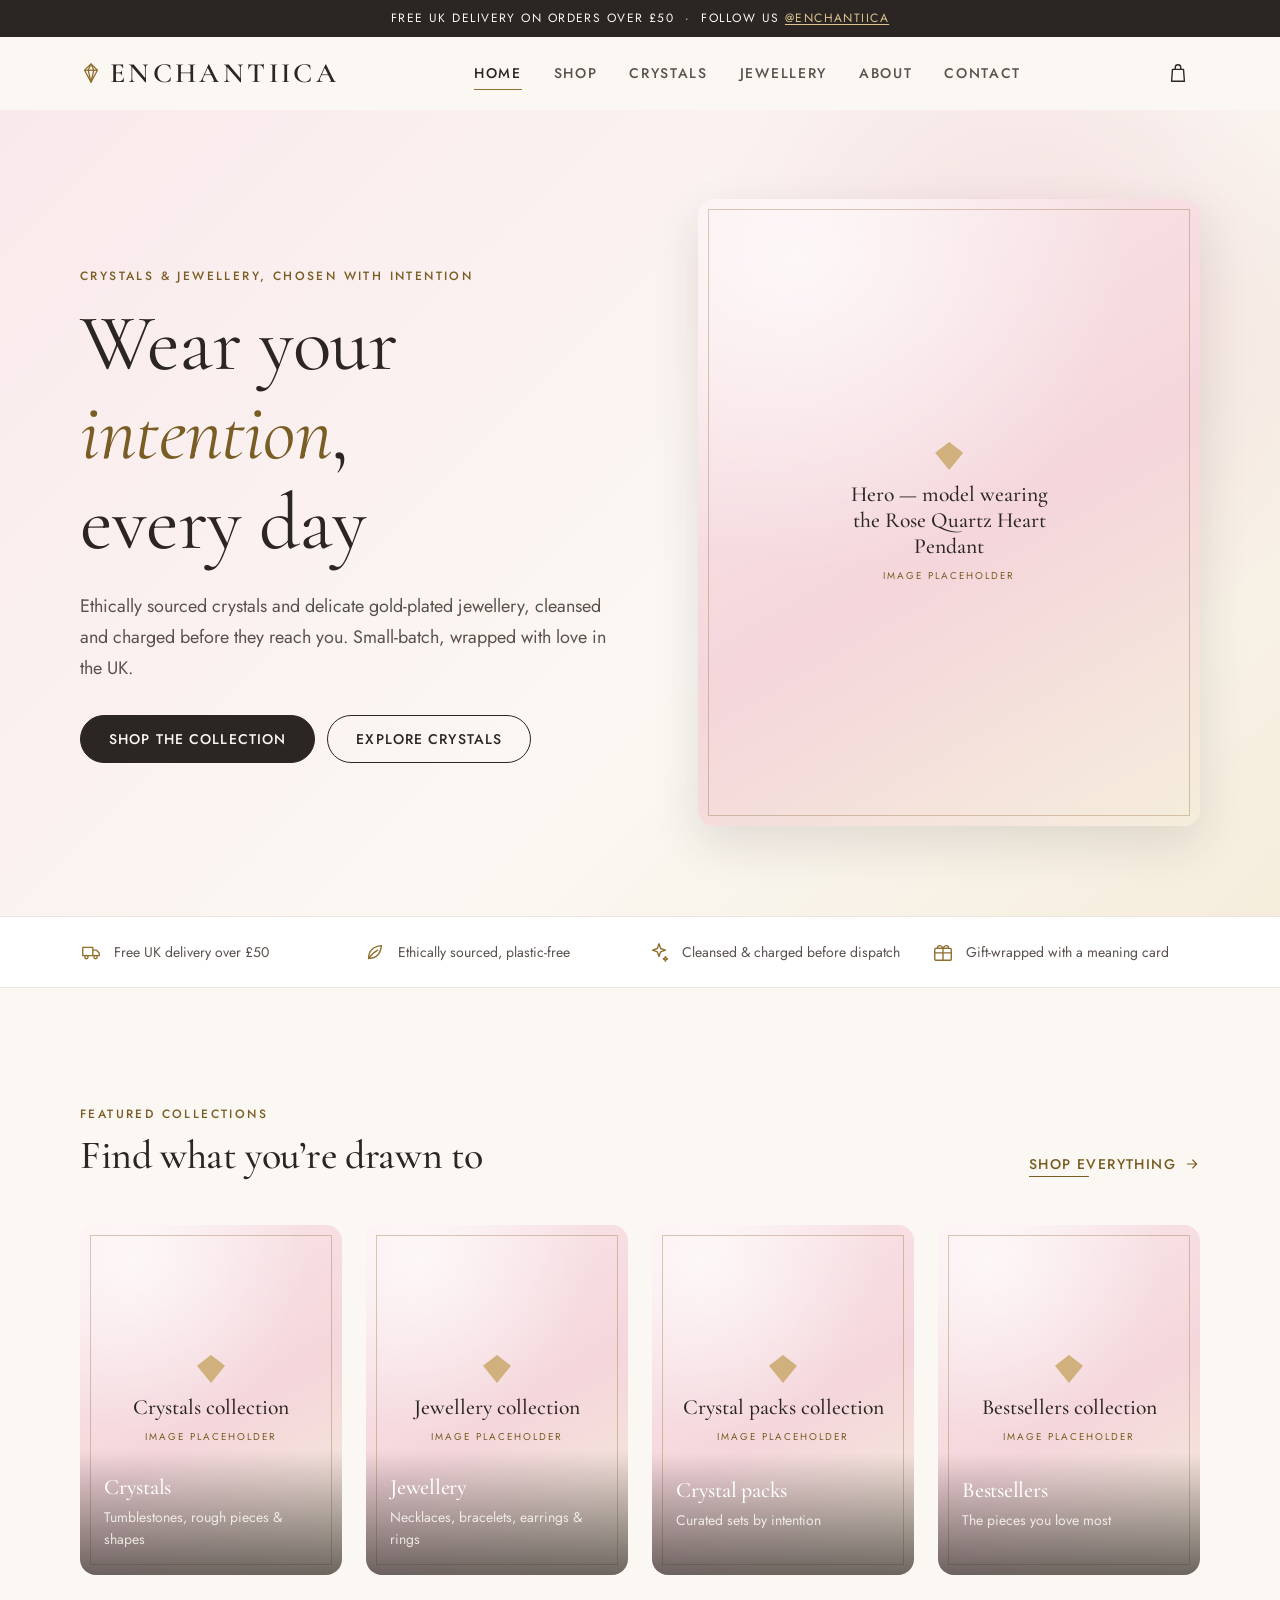
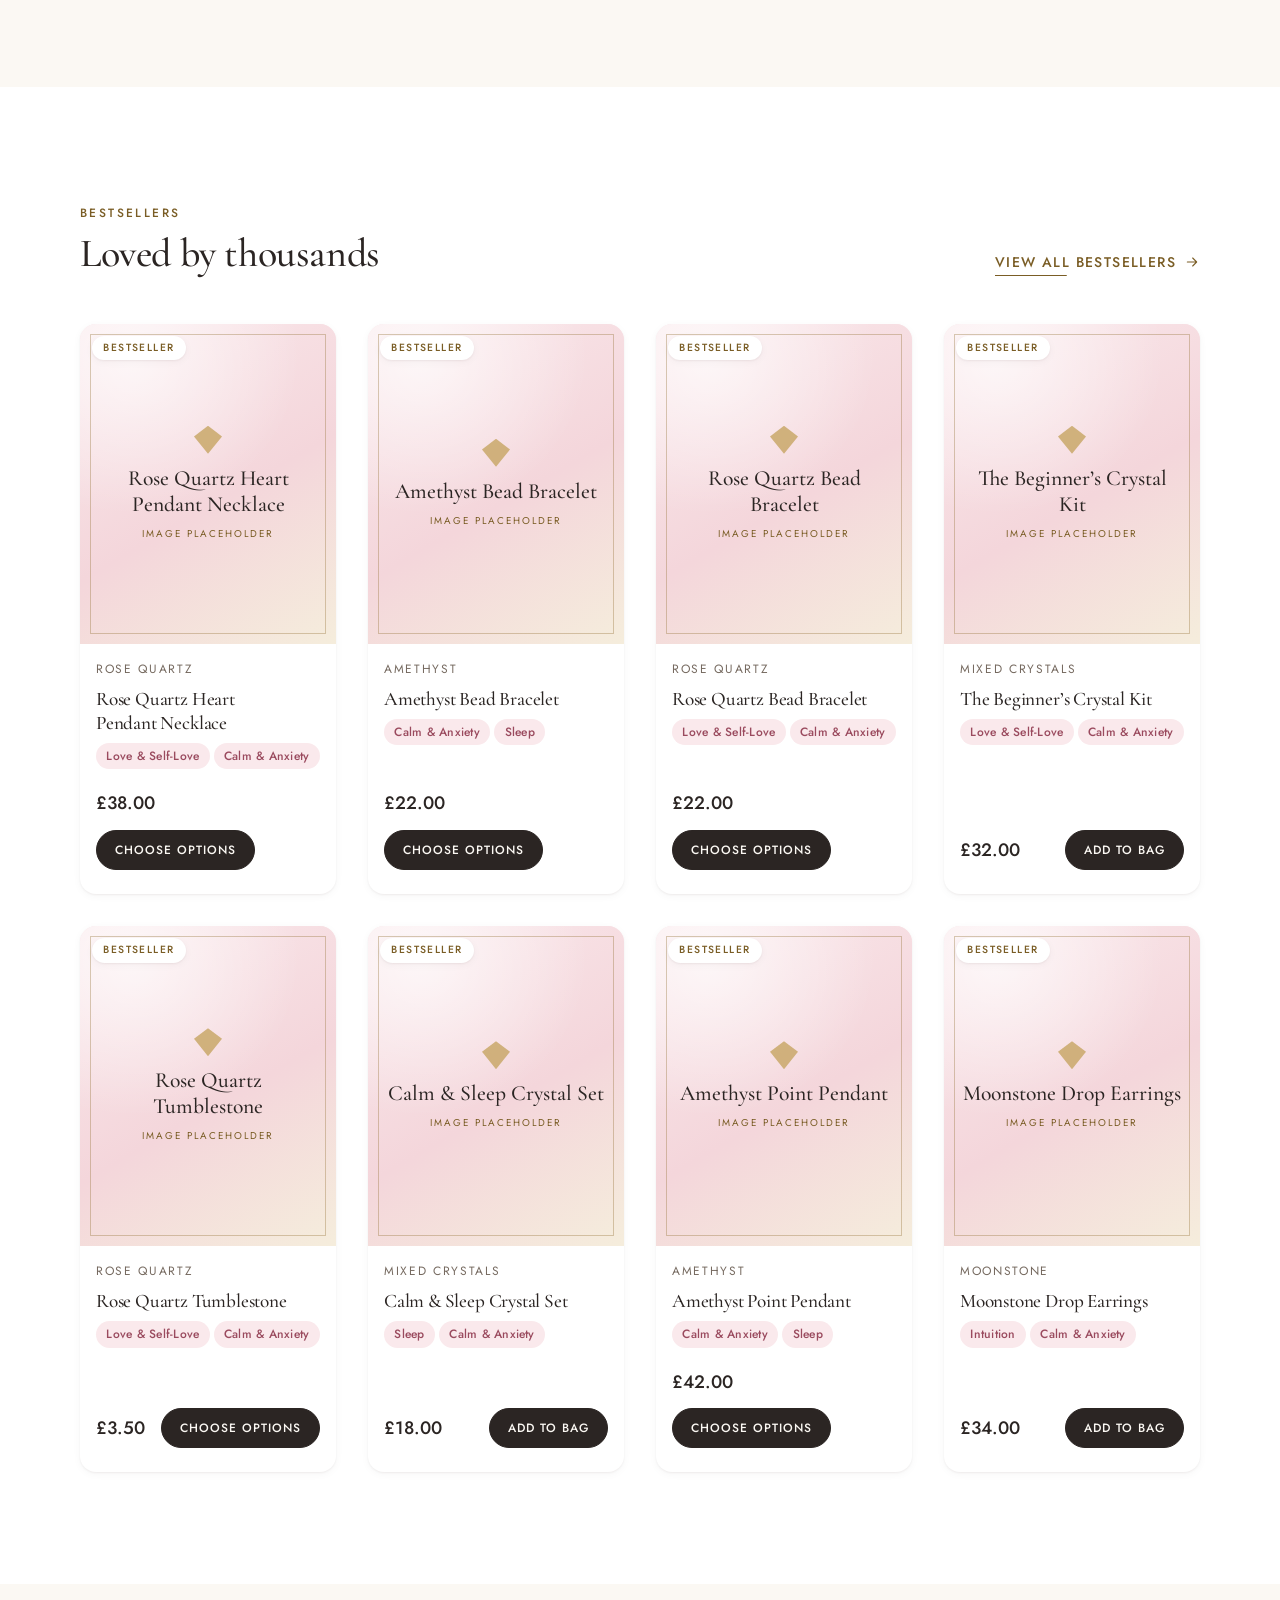
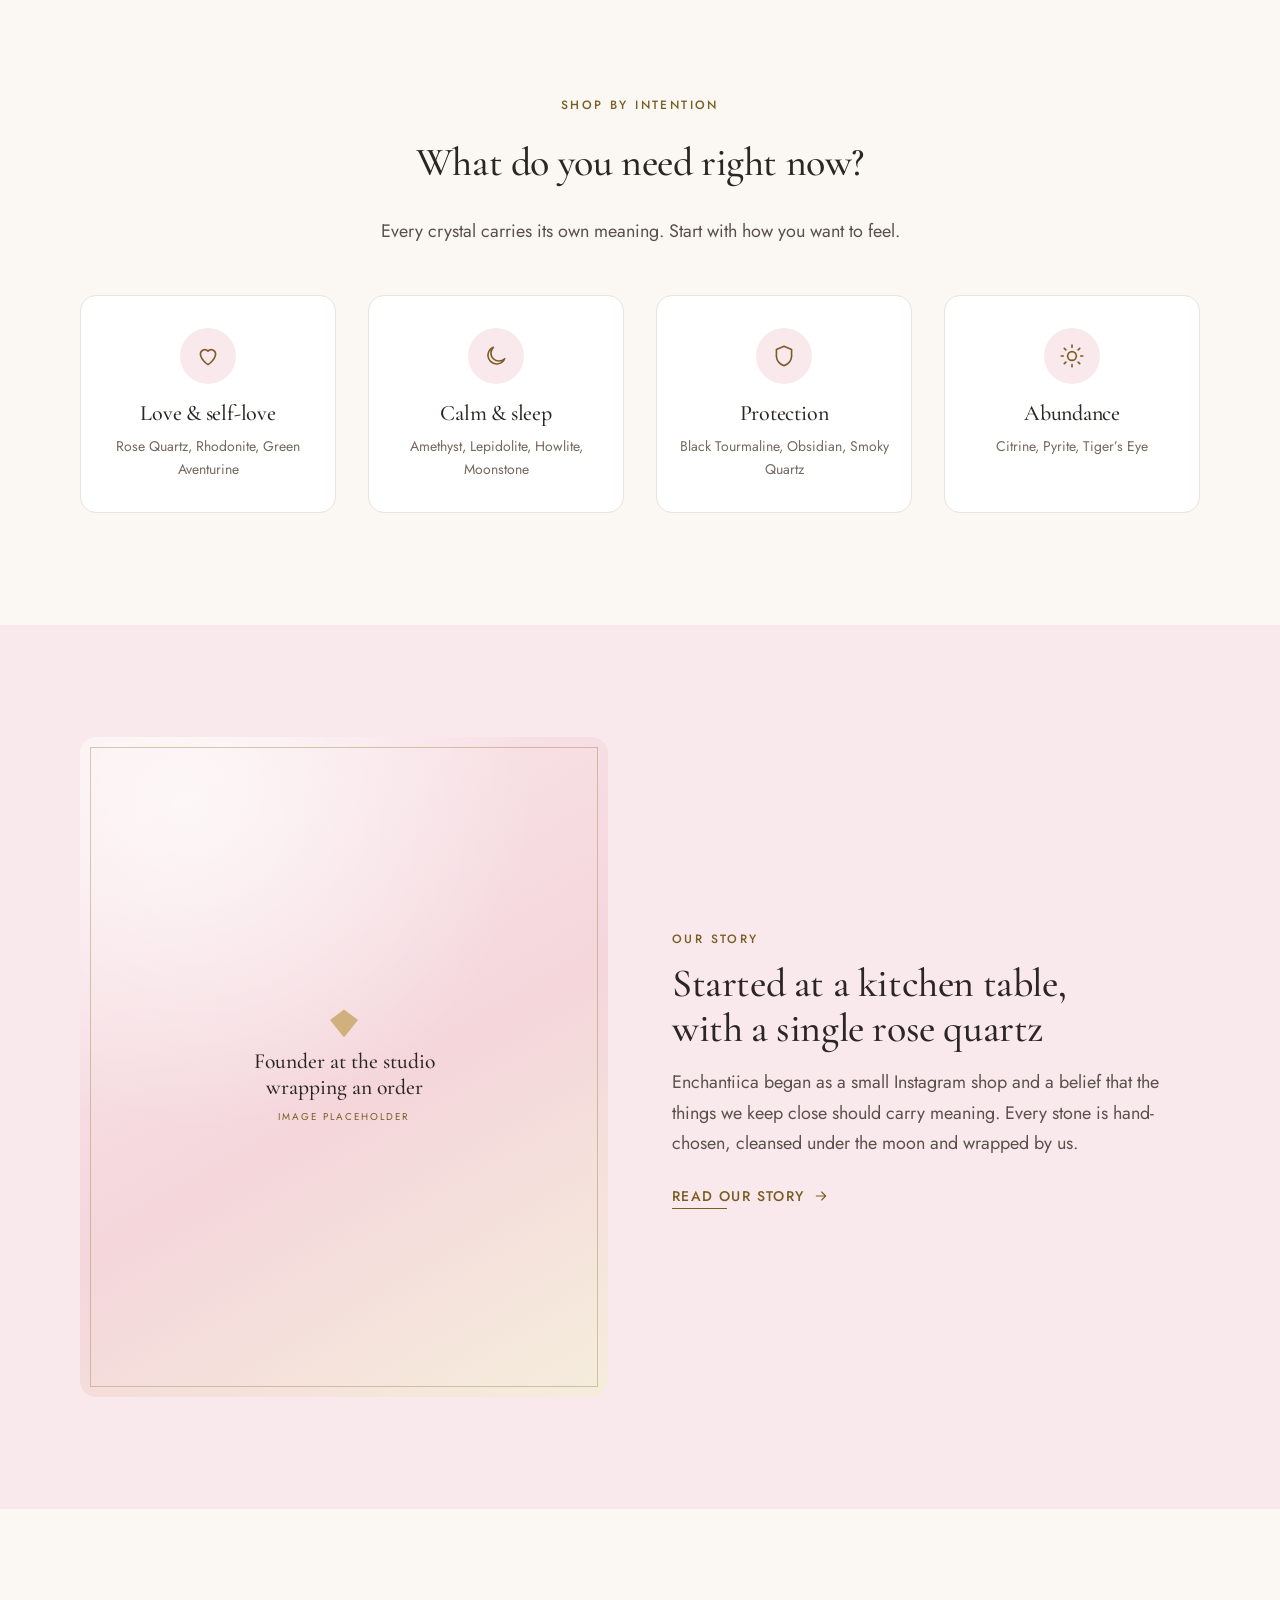
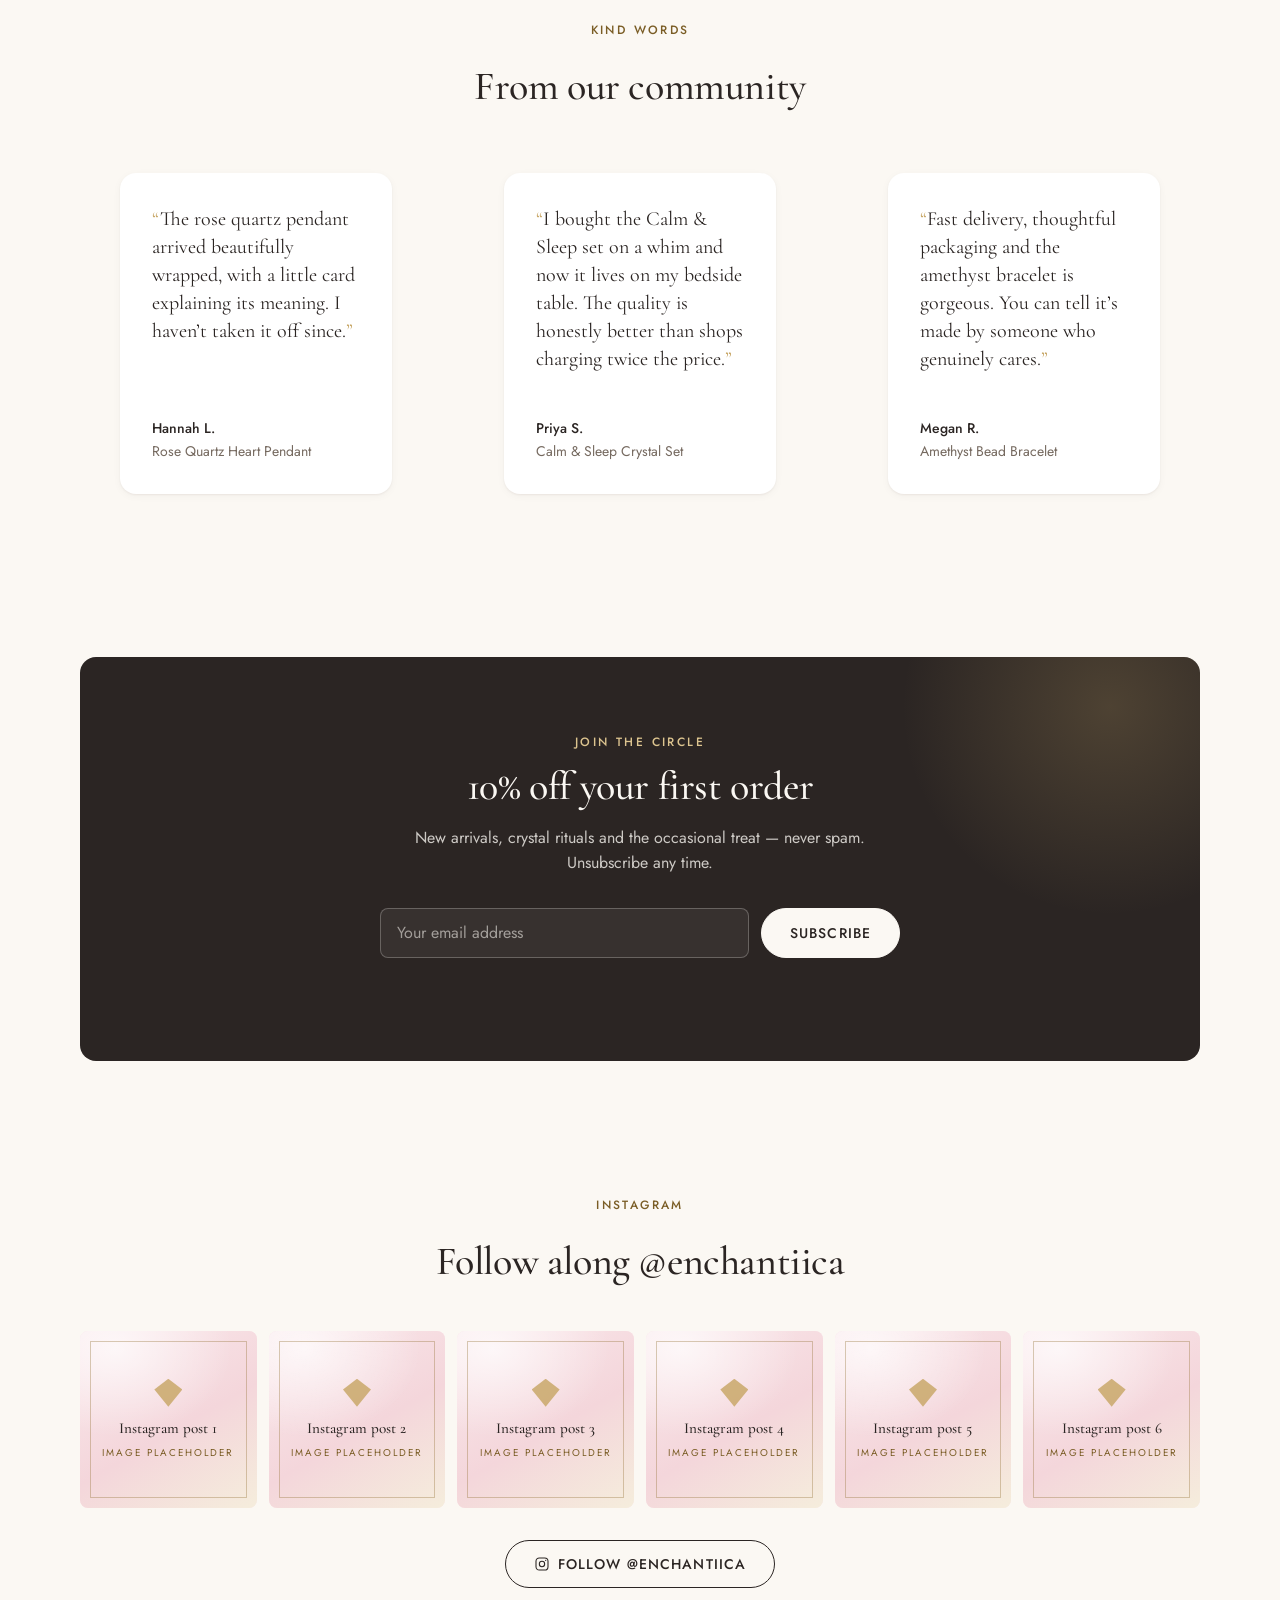
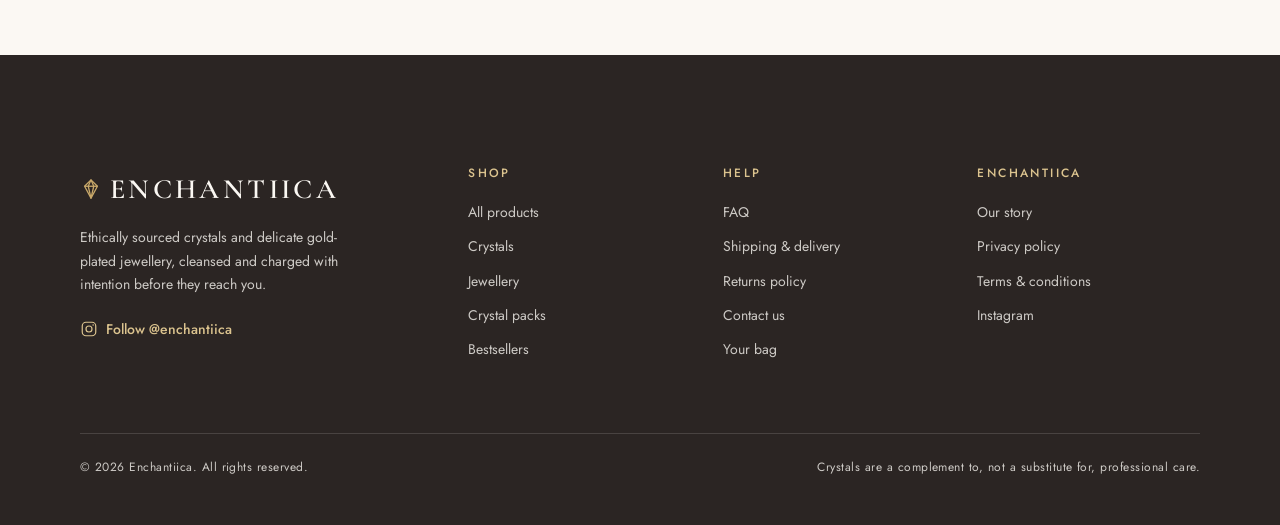
==== commit d738a81c: "Review pass 2: design polish, performance, accessibility and UX fixes - Bestsellers ordered by revie" ====
--- a/index.html
+++ b/index.html
@@ -180,7 +180,7 @@
           <span class="eyebrow">Kind words</span>
           <h2 id="reviews-title">From our community</h2>
         </div>
-        <div class="grid grid--3">
+        <div class="grid grid--testimonials">
           <figure class="testimonial" data-reveal>
             <blockquote class="testimonial__quote">The rose quartz pendant arrived beautifully wrapped, with a little card explaining its meaning. I haven’t taken it off since.</blockquote>
             <figcaption class="testimonial__meta"><strong>Hannah L.</strong>Rose Quartz Heart Pendant</figcaption>
--- a/css/styles.css
+++ b/css/styles.css
@@ -301,6 +301,8 @@
 @media (min-width: 1024px) {
   .grid--4 { grid-template-columns: repeat(4, minmax(0, 1fr)); }
 }
+.grid--testimonials { grid-template-columns: 1fr; }
+@media (min-width: 720px) { .grid--testimonials { grid-template-columns: repeat(3, minmax(0, 1fr)); } }
 .grid--collections { grid-template-columns: repeat(2, minmax(0, 1fr)); gap: var(--space-4); }
 @media (min-width: 900px) { .grid--collections { grid-template-columns: repeat(4, minmax(0, 1fr)); gap: var(--space-5); } }
 
@@ -745,9 +747,10 @@
     margin-top: var(--space-6);
     padding-top: var(--space-5);
     border-top: 1px solid var(--line);
-    display: flex; flex-direction: column; gap: var(--space-3);
+    display: flex; flex-direction: column; gap: var(--space-1);
     font-size: var(--fs-sm); color: var(--text-2);
   }
+  .nav__secondary a { padding: 0.35rem 0; }
   .nav__secondary a:hover { color: var(--accent); }
   .nav__ig {
     display: inline-flex; align-items: center; gap: var(--space-2);
@@ -792,6 +795,7 @@
 .footer__blurb { max-width: 36ch; font-size: var(--fs-sm); line-height: 1.7; margin-bottom: var(--space-4); }
 .footer__ig {
   display: inline-flex; align-items: center; gap: var(--space-2);
+  padding: 0.3rem 0;
   color: var(--gold-300); font-weight: 500; font-size: var(--fs-sm);
   transition: color var(--dur-fast) ease;
 }
@@ -807,8 +811,8 @@
   color: var(--gold-300);
   margin-bottom: var(--space-4);
 }
-.footer__links li { margin-bottom: var(--space-2); }
-.footer__links a { font-size: var(--fs-sm); transition: color var(--dur-fast) ease; }
+.footer__links li { margin-bottom: var(--space-1); }
+.footer__links a { display: inline-block; padding: 0.25rem 0; font-size: var(--fs-sm); transition: color var(--dur-fast) ease; }
 .footer__links a:hover { color: var(--white); }
 
 .footer__bottom {
@@ -1217,9 +1221,8 @@
   margin-bottom: var(--space-3);
 }
 .filters__head h2 { font-size: var(--fs-lg); margin: 0; }
-/* box-shadow rather than border-top: a fieldset border is interrupted by its legend */
-.filters__group { padding-block: var(--space-4); box-shadow: 0 -1px 0 0 var(--line); }
-.filters__group:first-of-type { box-shadow: none; }
+.filters__group { padding-block: var(--space-4); border-top: 1px solid var(--line); }
+.filters__group:first-child { border-top: 0; }
 .filters__title {
   font-family: var(--font-body);
   font-size: var(--fs-xs);
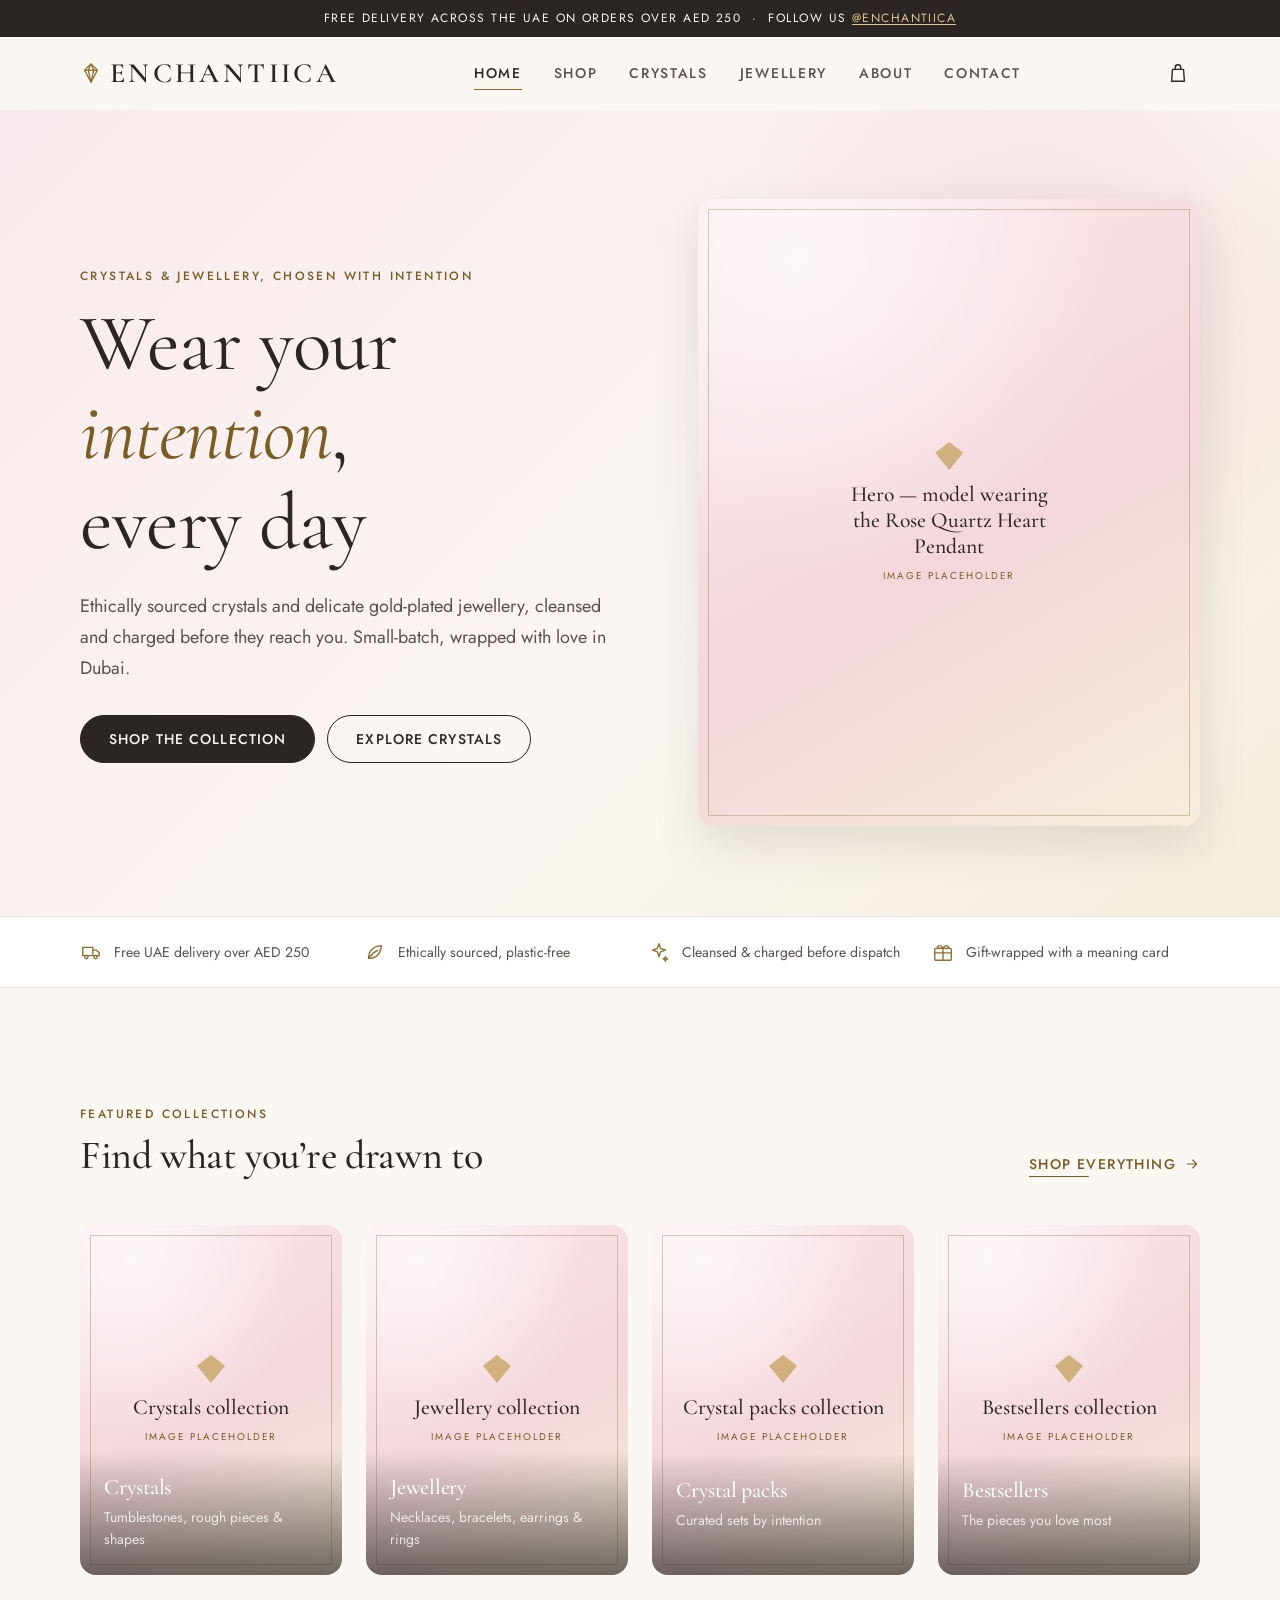
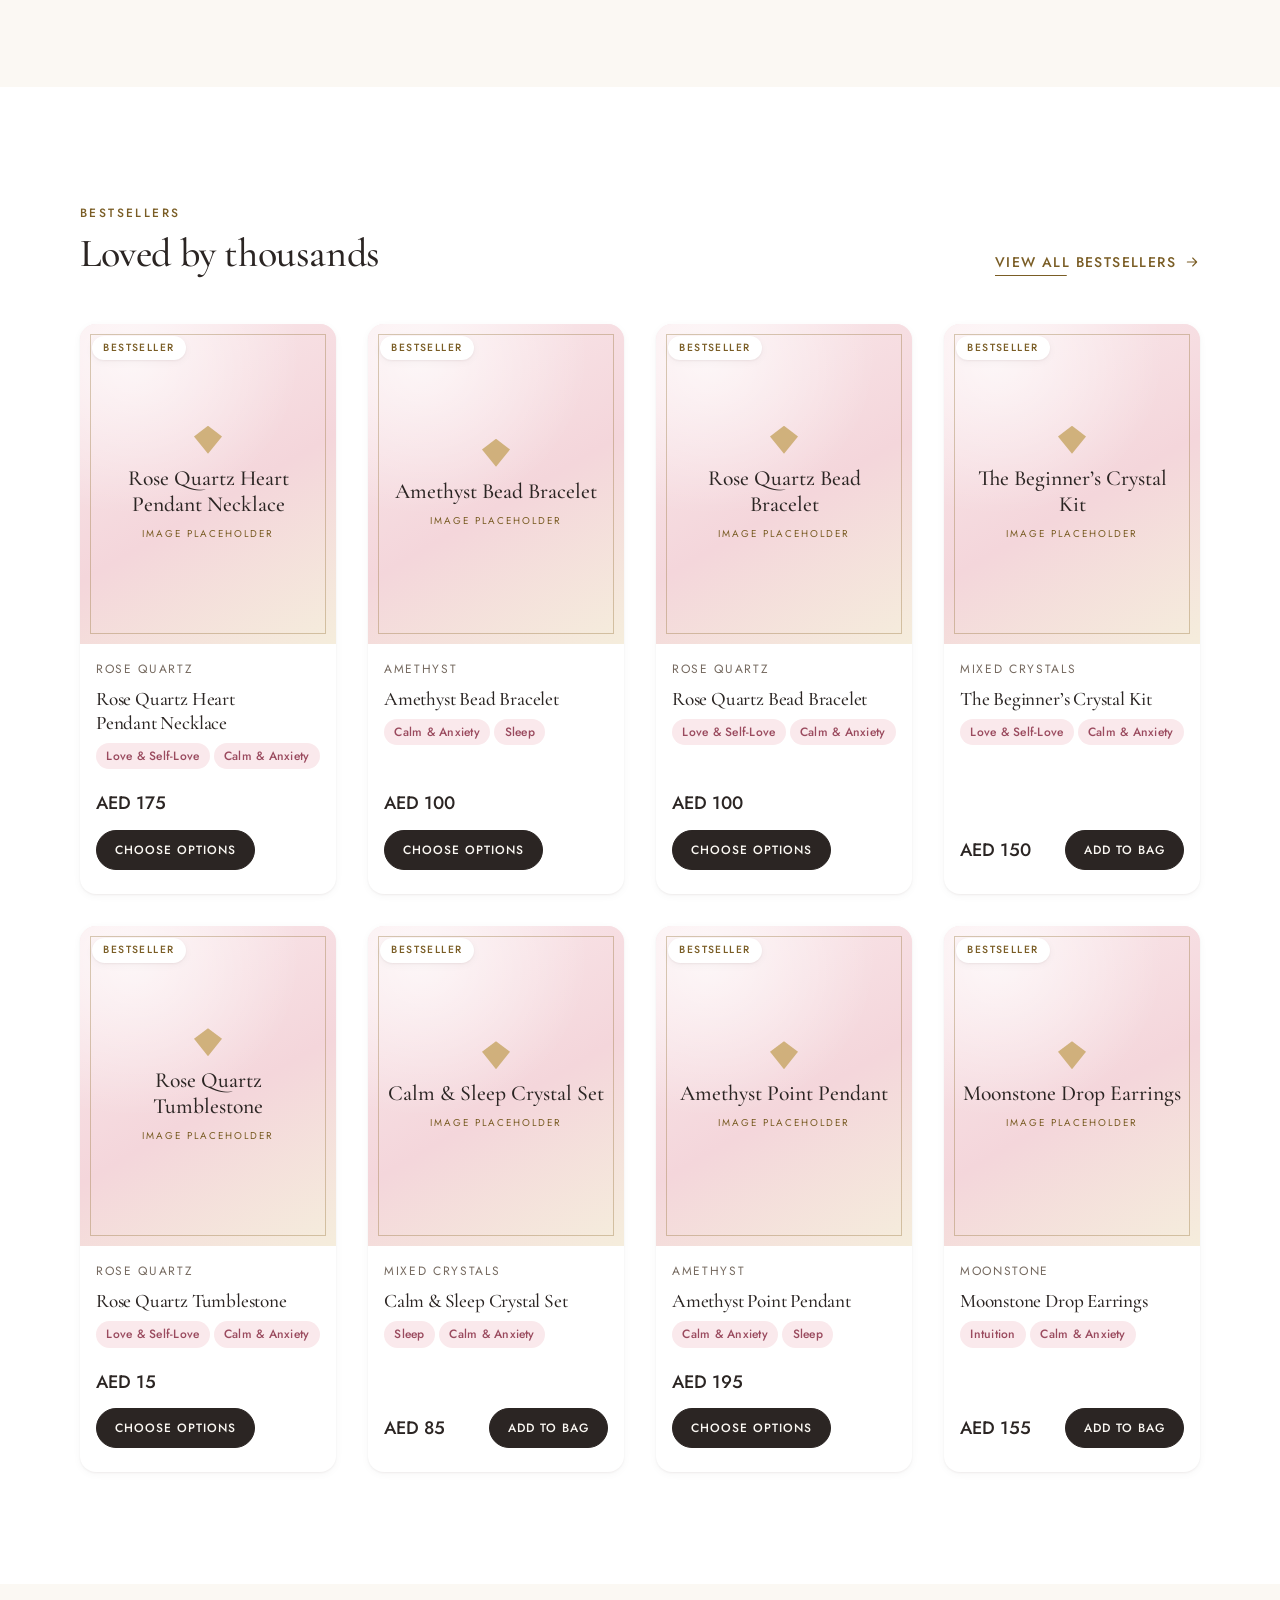
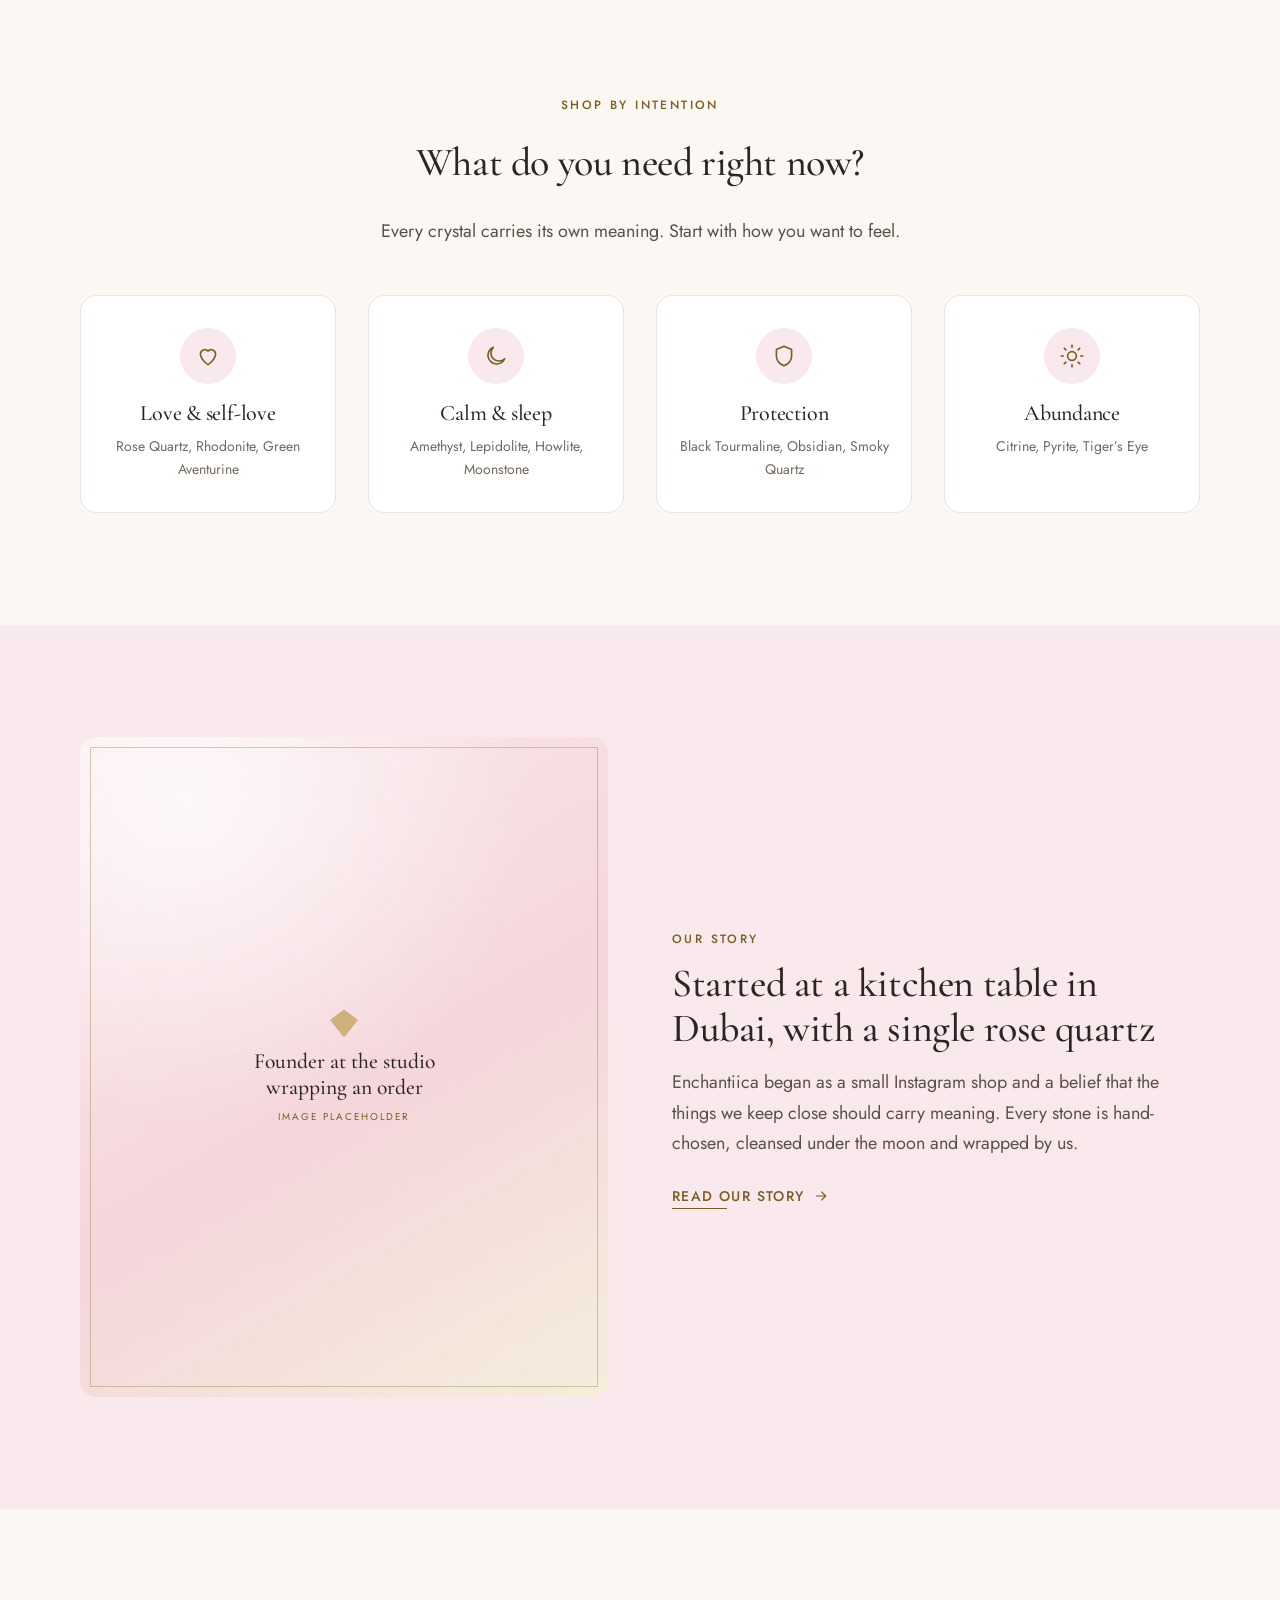
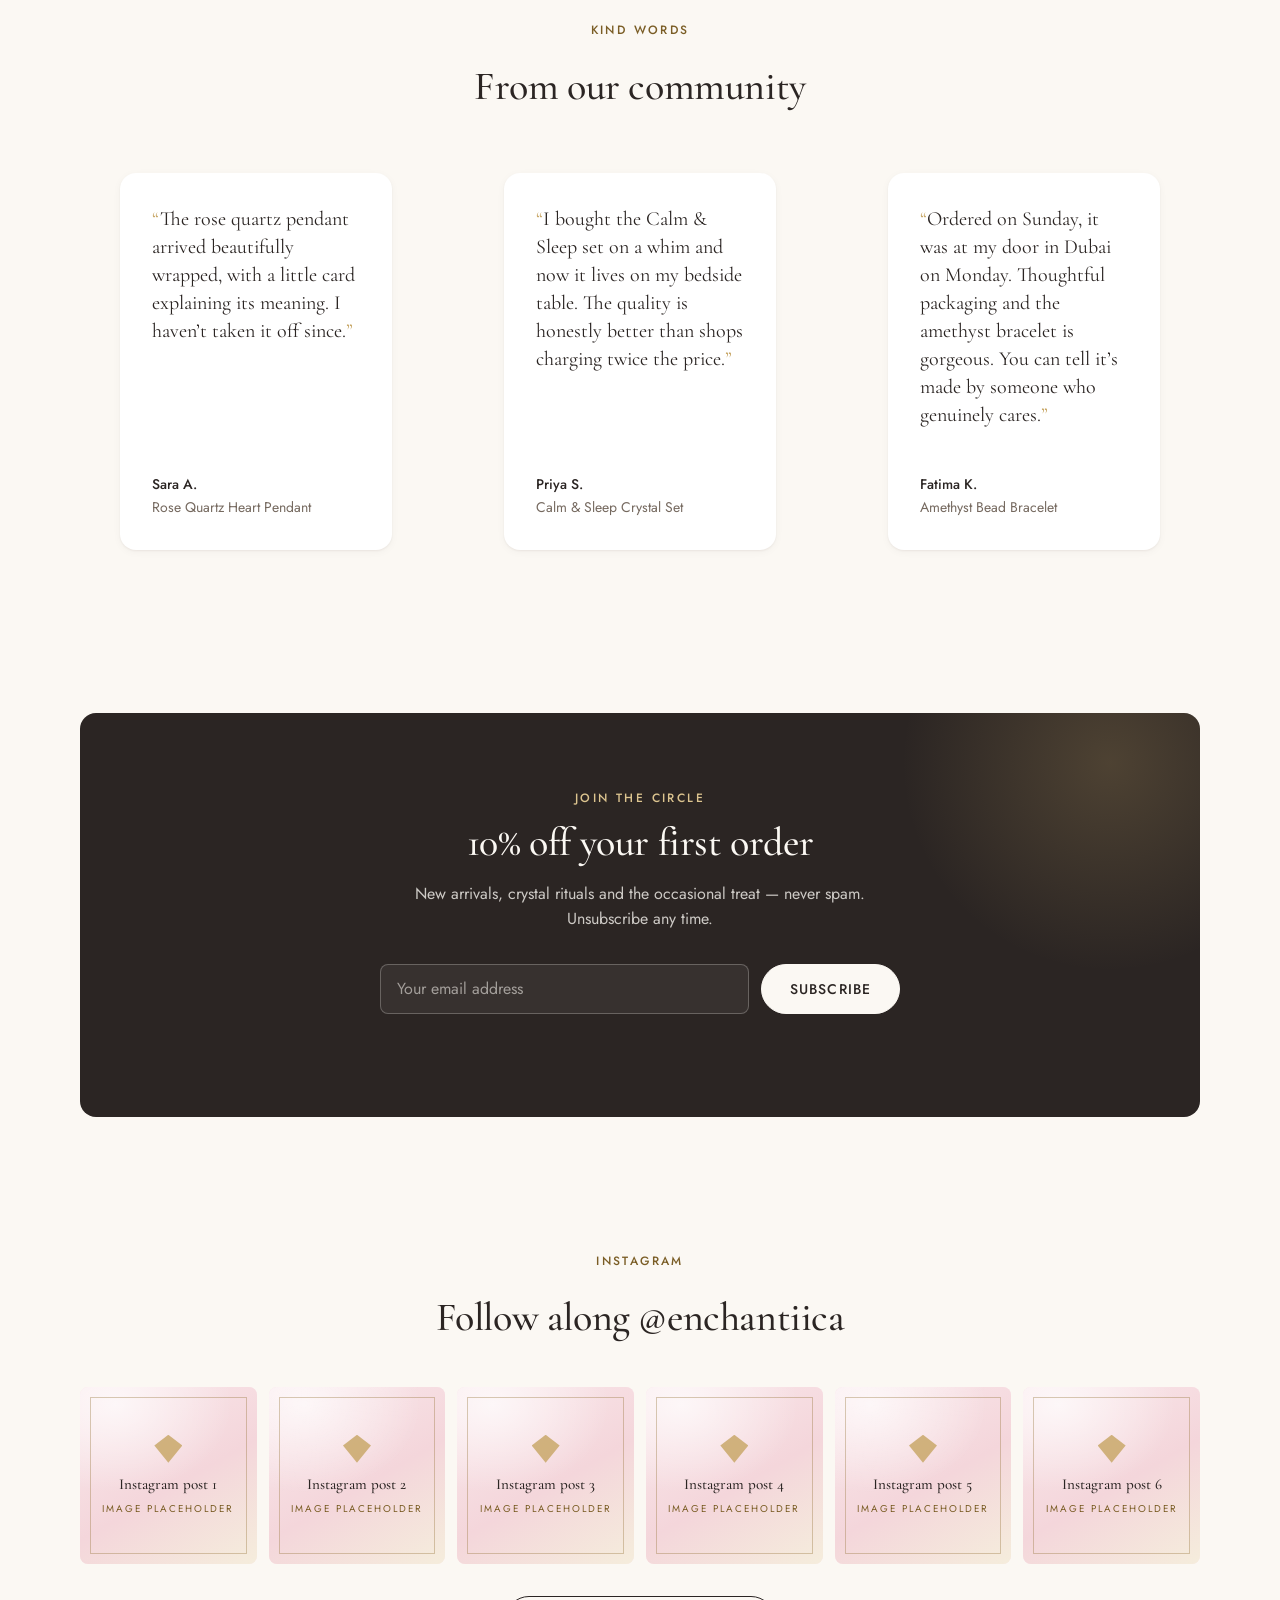
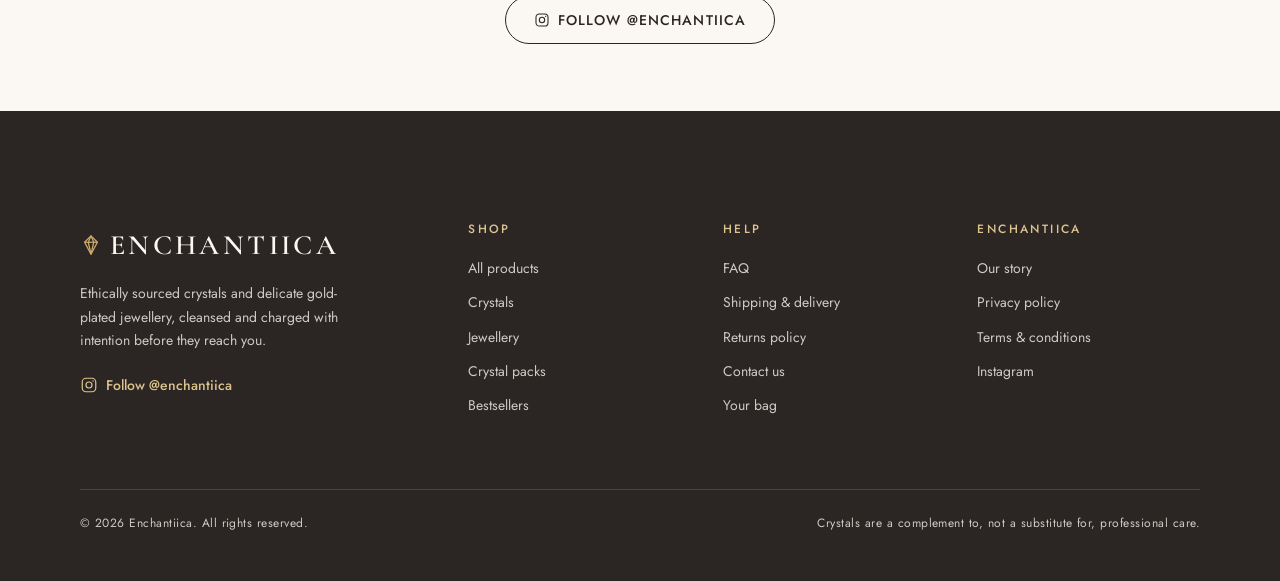
==== commit b24ec3f7: "Localise the shop for Dubai: AED pricing, UAE delivery, US ring sizes, UAE law - All 43 products rep" ====
--- a/index.html
+++ b/index.html
@@ -3,12 +3,12 @@
 <head>
   <meta charset="utf-8">
   <meta name="viewport" content="width=device-width, initial-scale=1">
-  <title>Enchantiica — Crystals & Crystal Jewellery, Chosen With Intention</title>
-  <meta name="description" content="Enchantiica: ethically sourced crystals and delicate gold-plated crystal jewellery, cleansed and charged before dispatch. Rose quartz, amethyst, citrine, moonstone and more. Free UK delivery over £50.">
+  <title>Enchantiica — Crystals &amp; Crystal Jewellery, Chosen With Intention</title>
+  <meta name="description" content="Enchantiica: ethically sourced crystals and delicate gold-plated crystal jewellery, cleansed and charged before dispatch. Rose quartz, amethyst, citrine, moonstone and more. Based in Dubai, free UAE delivery over AED 250.">
   <meta name="theme-color" content="#FBF8F3">
   <meta property="og:site_name" content="Enchantiica">
-  <meta property="og:title" content="Enchantiica — Crystals & Crystal Jewellery, Chosen With Intention">
-  <meta property="og:description" content="Enchantiica: ethically sourced crystals and delicate gold-plated crystal jewellery, cleansed and charged before dispatch. Rose quartz, amethyst, citrine, moonstone and more. Free UK delivery over £50.">
+  <meta property="og:title" content="Enchantiica — Crystals &amp; Crystal Jewellery, Chosen With Intention">
+  <meta property="og:description" content="Enchantiica: ethically sourced crystals and delicate gold-plated crystal jewellery, cleansed and charged before dispatch. Rose quartz, amethyst, citrine, moonstone and more. Based in Dubai, free UAE delivery over AED 250.">
   <meta property="og:type" content="website">
   <link rel="icon" href="favicon.svg" type="image/svg+xml">
   <link rel="preconnect" href="https://fonts.googleapis.com">
@@ -19,7 +19,7 @@
 </head>
 <body data-page="home">
   <a class="skip-link" href="#main">Skip to content</a>
-  <div class="announcement" role="region" aria-label="Announcement">Free UK delivery on orders over £50<span class="announcement__extra"> &nbsp;·&nbsp; Follow us <a href="https://www.instagram.com/enchantiica" target="_blank" rel="noopener">@enchantiica<span class="visually-hidden"> (opens in a new tab)</span></a></span></div>
+  <section class="announcement" aria-label="Announcement">Free delivery across the UAE on orders over AED 250<span class="announcement__extra"> &nbsp;·&nbsp; Follow us <a href="https://www.instagram.com/enchantiica" target="_blank" rel="noopener">@enchantiica<span class="visually-hidden"> (opens in a new tab)</span></a></span></section>
 
   <header class="header">
     <div class="container header__inner">
@@ -58,7 +58,7 @@
         <div class="hero__body" data-reveal>
           <span class="eyebrow">Crystals &amp; jewellery, chosen with intention</span>
           <h1 class="hero__title" id="hero-title">Wear your <em>intention</em>, every day</h1>
-          <p class="lead hero__text">Ethically sourced crystals and delicate gold-plated jewellery, cleansed and charged before they reach you. Small-batch, wrapped with love in the UK.</p>
+          <p class="lead hero__text">Ethically sourced crystals and delicate gold-plated jewellery, cleansed and charged before they reach you. Small-batch, wrapped with love in Dubai.</p>
           <div class="btn-row hero__actions">
             <a class="btn" href="shop.html">Shop the collection</a>
             <a class="btn btn--outline" href="crystals.html">Explore crystals</a>
@@ -73,7 +73,7 @@
     <section class="usp" aria-label="Why shop with Enchantiica">
       <div class="container">
         <ul class="usp__list">
-          <li class="usp__item"><svg viewBox="0 0 24 24" fill="none" stroke="currentColor" stroke-width="1.5" stroke-linecap="round" stroke-linejoin="round" aria-hidden="true"><path d="M3 7h11v9H3zM14 10h4l3 3v3h-7z"/><circle cx="7" cy="17.5" r="1.8"/><circle cx="17" cy="17.5" r="1.8"/></svg><span>Free UK delivery over £50</span></li>
+          <li class="usp__item"><svg viewBox="0 0 24 24" fill="none" stroke="currentColor" stroke-width="1.5" stroke-linecap="round" stroke-linejoin="round" aria-hidden="true"><path d="M3 7h11v9H3zM14 10h4l3 3v3h-7z"/><circle cx="7" cy="17.5" r="1.8"/><circle cx="17" cy="17.5" r="1.8"/></svg><span>Free UAE delivery over AED 250</span></li>
           <li class="usp__item"><svg viewBox="0 0 24 24" fill="none" stroke="currentColor" stroke-width="1.5" stroke-linecap="round" stroke-linejoin="round" aria-hidden="true"><path d="M5 19c0-8 5-13 14-14-1 9-6 14-14 14z"/><path d="M5 19c3-4 6-7 10-9"/></svg><span>Ethically sourced, plastic-free</span></li>
           <li class="usp__item"><svg viewBox="0 0 24 24" fill="none" stroke="currentColor" stroke-width="1.5" stroke-linecap="round" stroke-linejoin="round" aria-hidden="true"><path d="M12 3l1.8 5.2L19 10l-5.2 1.8L12 17l-1.8-5.2L5 10l5.2-1.8z"/><path d="M19 17l.7 1.8 1.8.7-1.8.7L19 22l-.7-1.8-1.8-.7 1.8-.7z"/></svg><span>Cleansed &amp; charged before dispatch</span></li>
           <li class="usp__item"><svg viewBox="0 0 24 24" fill="none" stroke="currentColor" stroke-width="1.5" stroke-linecap="round" stroke-linejoin="round" aria-hidden="true"><rect x="3" y="8" width="18" height="13" rx="1"/><path d="M12 8v13M3 13h18"/><path d="M12 8c-2-4.5-6.5-3.5-6 0h6zm0 0c2-4.5 6.5-3.5 6 0h-6z"/></svg><span>Gift-wrapped with a meaning card</span></li>
@@ -166,7 +166,7 @@
           </div>
           <div class="story__body" data-reveal data-reveal-delay="1">
             <span class="eyebrow">Our story</span>
-            <h2 id="story-title">Started at a kitchen table, with a single rose quartz</h2>
+            <h2 id="story-title">Started at a kitchen table in Dubai, with a single rose quartz</h2>
             <p class="lead">Enchantiica began as a small Instagram shop and a belief that the things we keep close should carry meaning. Every stone is hand-chosen, cleansed under the moon and wrapped by us.</p>
             <a class="link-arrow" href="about.html">Read our story <svg viewBox="0 0 24 24" fill="none" stroke="currentColor" stroke-width="1.6" stroke-linecap="round" stroke-linejoin="round" aria-hidden="true"><path d="M5 12h14M13 6l6 6-6 6"/></svg></a>
           </div>
@@ -183,15 +183,15 @@
         <div class="grid grid--testimonials">
           <figure class="testimonial" data-reveal>
             <blockquote class="testimonial__quote">The rose quartz pendant arrived beautifully wrapped, with a little card explaining its meaning. I haven’t taken it off since.</blockquote>
-            <figcaption class="testimonial__meta"><strong>Hannah L.</strong>Rose Quartz Heart Pendant</figcaption>
+            <figcaption class="testimonial__meta"><strong>Sara A.</strong>Rose Quartz Heart Pendant</figcaption>
           </figure>
           <figure class="testimonial" data-reveal data-reveal-delay="1">
             <blockquote class="testimonial__quote">I bought the Calm &amp; Sleep set on a whim and now it lives on my bedside table. The quality is honestly better than shops charging twice the price.</blockquote>
             <figcaption class="testimonial__meta"><strong>Priya S.</strong>Calm &amp; Sleep Crystal Set</figcaption>
           </figure>
           <figure class="testimonial" data-reveal data-reveal-delay="2">
-            <blockquote class="testimonial__quote">Fast delivery, thoughtful packaging and the amethyst bracelet is gorgeous. You can tell it’s made by someone who genuinely cares.</blockquote>
-            <figcaption class="testimonial__meta"><strong>Megan R.</strong>Amethyst Bead Bracelet</figcaption>
+            <blockquote class="testimonial__quote">Ordered on Sunday, it was at my door in Dubai on Monday. Thoughtful packaging and the amethyst bracelet is gorgeous. You can tell it’s made by someone who genuinely cares.</blockquote>
+            <figcaption class="testimonial__meta"><strong>Fatima K.</strong>Amethyst Bead Bracelet</figcaption>
           </figure>
         </div>
       </div>
@@ -237,7 +237,7 @@
   <footer class="footer">
     <div class="container">
       <div class="footer__grid">
-        <div>
+        <div class="footer__brand">
           <a class="logo" href="index.html" aria-label="Enchantiica — home"><svg viewBox="0 0 24 24" fill="none" stroke="currentColor" stroke-width="1.4" stroke-linejoin="round" aria-hidden="true"><path d="M12 2l7 7-7 13L5 9l7-7z"/><path d="M5 9h14"/><path d="M12 2L9 9l3 13 3-13-3-7"/></svg><span>Enchantiica</span></a>
           <p class="footer__blurb">Ethically sourced crystals and delicate gold-plated jewellery, cleansed and charged with intention before they reach you.</p>
           <a class="footer__ig" href="https://www.instagram.com/enchantiica" target="_blank" rel="noopener"><svg viewBox="0 0 24 24" fill="none" stroke="currentColor" stroke-width="1.6" stroke-linecap="round" stroke-linejoin="round" aria-hidden="true"><rect x="3" y="3" width="18" height="18" rx="5"/><circle cx="12" cy="12" r="4"/><circle cx="17.5" cy="6.5" r="1" fill="currentColor" stroke="none"/></svg><span>Follow @enchantiica<span class="visually-hidden"> (opens in a new tab)</span></span></a>
--- a/css/styles.css
+++ b/css/styles.css
@@ -311,6 +311,7 @@
   text-align: center;
   background: linear-gradient(180deg, var(--blush-100) 0%, var(--cream) 100%);
 }
+.page-head + .section { padding-top: calc(var(--section) * 0.45); }
 .page-head h1 { margin-bottom: var(--space-3); }
 .page-head .lead { margin-inline: auto; }
 .page-head .eyebrow { margin-bottom: var(--space-3); }
@@ -782,12 +783,13 @@
 }
 .footer__grid {
   display: grid;
-  gap: var(--space-7) var(--space-6);
-  grid-template-columns: 1fr;
-  margin-bottom: var(--space-8);
-}
-@media (min-width: 640px) { .footer__grid { grid-template-columns: 1fr 1fr; } }
-@media (min-width: 1024px) { .footer__grid { grid-template-columns: 1.6fr 1fr 1fr 1fr; } }
+  gap: var(--space-6) var(--space-5);
+  grid-template-columns: 1fr 1fr;
+  margin-bottom: var(--space-7);
+}
+.footer__brand { grid-column: 1 / -1; }
+@media (min-width: 640px) { .footer__grid { grid-template-columns: repeat(3, 1fr); gap: var(--space-7) var(--space-6); } }
+@media (min-width: 1024px) { .footer__grid { grid-template-columns: 1.6fr 1fr 1fr 1fr; margin-bottom: var(--space-8); } .footer__brand { grid-column: auto; } }
 
 .footer .logo { color: var(--cream); margin-bottom: var(--space-4); }
 .footer .logo:hover { color: var(--gold-300); }
@@ -1619,7 +1621,7 @@
 .info-card a { color: var(--accent); text-decoration: underline; text-underline-offset: 0.2em; }
 .info-card a:hover { color: var(--ink); }
 
-.faq-group { margin-bottom: var(--space-7); }
+.faq-group { margin-bottom: var(--space-7); scroll-margin-top: calc(var(--header-h) + 2rem); }
 .faq-group:last-child { margin-bottom: 0; }
 .faq-group h2 { margin-bottom: var(--space-4); }
 .faq-nav { margin-bottom: var(--space-7); justify-content: center; }
@@ -1663,13 +1665,15 @@
   border-radius: 50%;
   background: var(--blush-100);
   color: var(--gold-700);
-  font-family: var(--font-heading);
-  font-size: var(--fs-md);
-  font-weight: 600;
+  font-family: var(--font-body);
+  font-size: 0.95rem;
+  font-weight: 500;
+  line-height: 1;
   display: grid; place-content: center;
-}
-.steps h3 { font-size: var(--fs-md); margin-bottom: var(--space-1); }
-.steps p { font-size: var(--fs-sm); color: var(--text-2); margin: 0; }
+  margin-top: -4px; /* optically centre on the first heading line */
+}
+.steps h3, .prose .steps h3 { font-size: var(--fs-md); margin: 0 0 var(--space-1); }
+.steps p, .prose .steps p { font-size: var(--fs-sm); color: var(--text-2); margin: 0; }
 
 /* 15. TOAST, MOTION & TRANSITIONS --------------------------------------- */
 .toast {
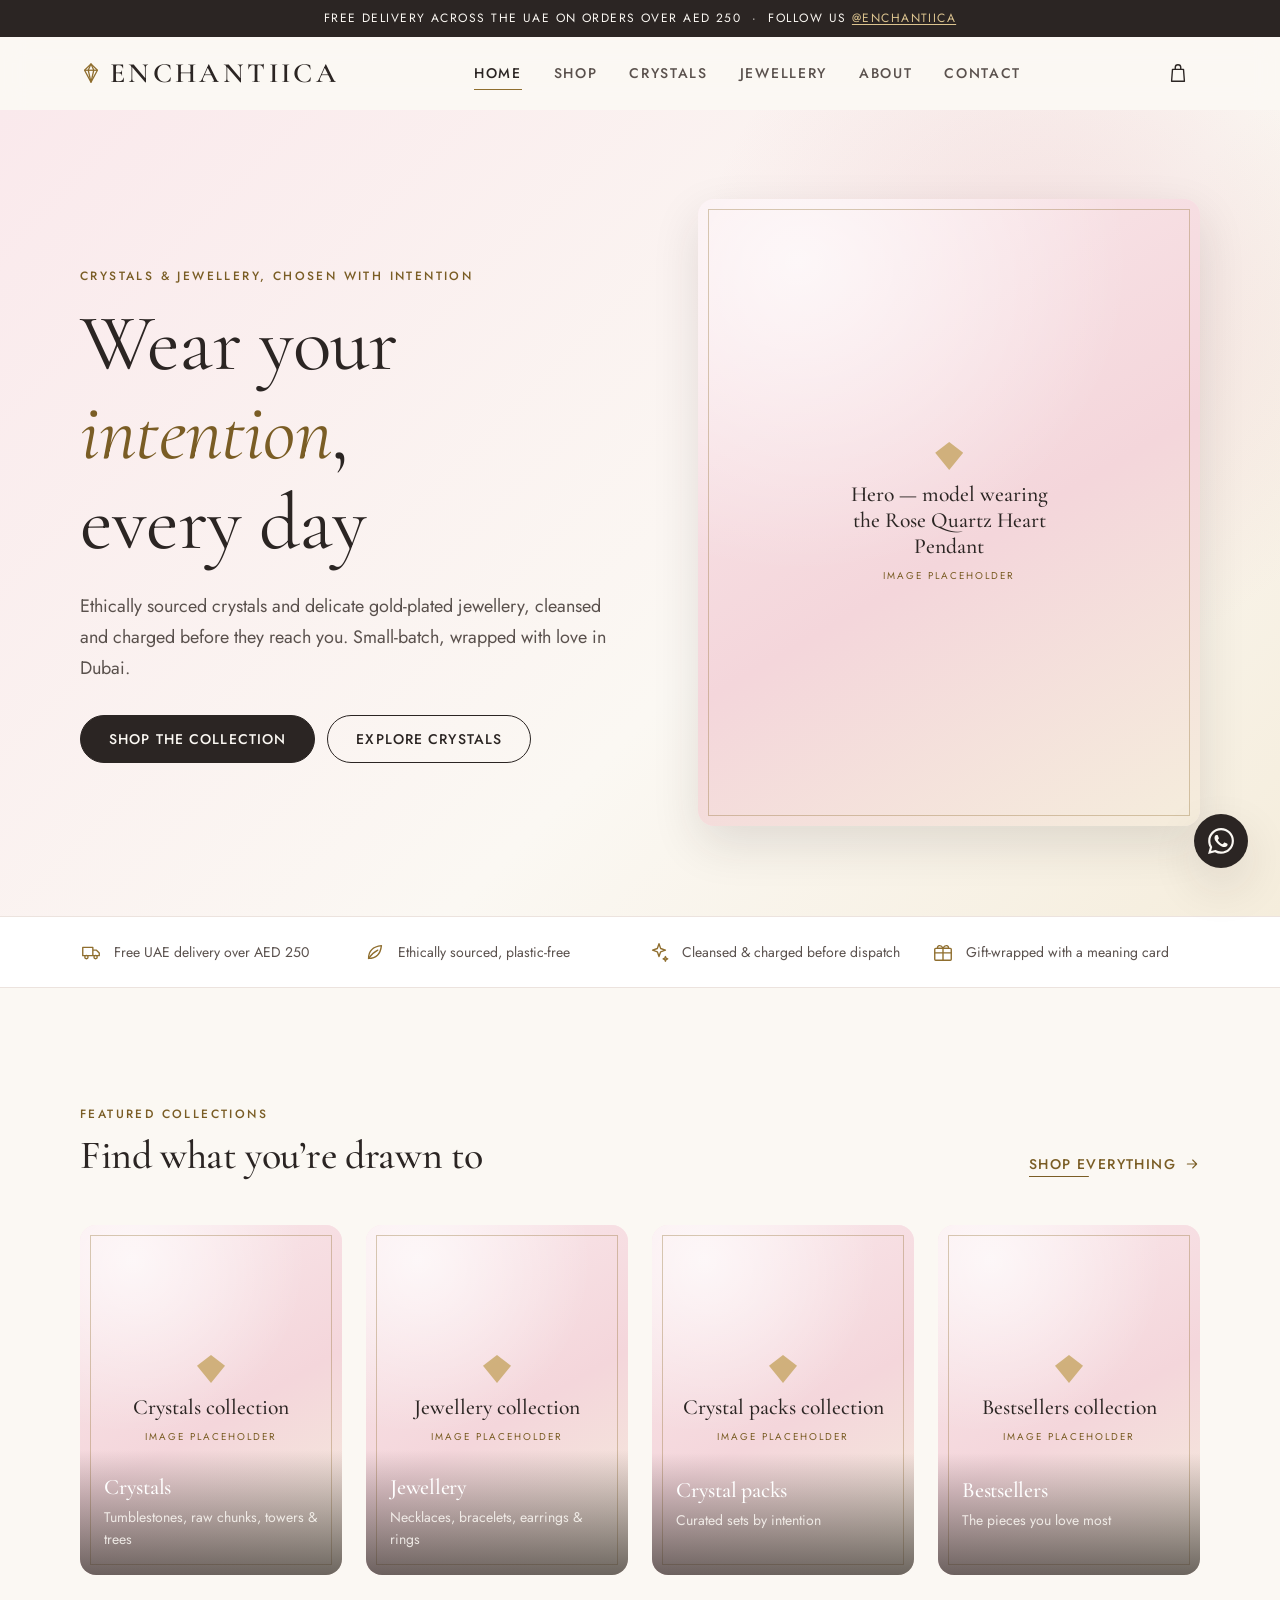
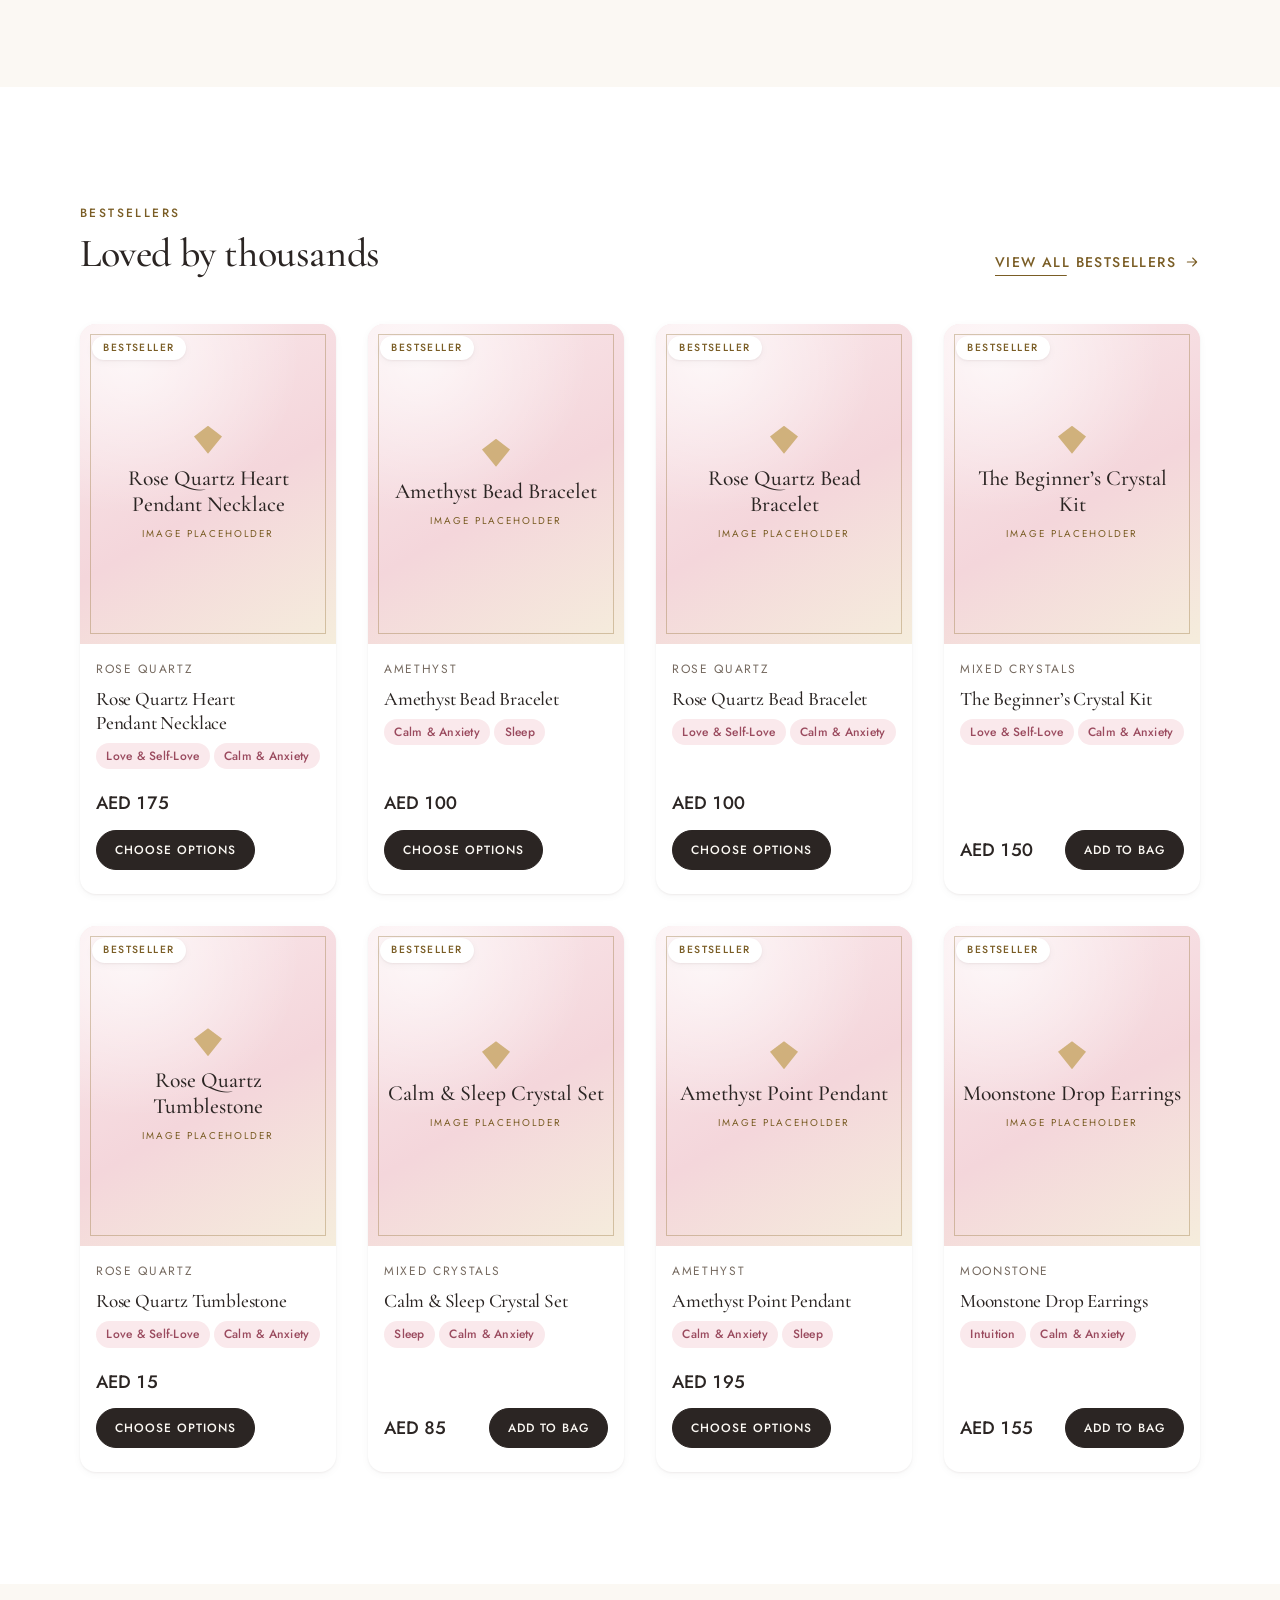
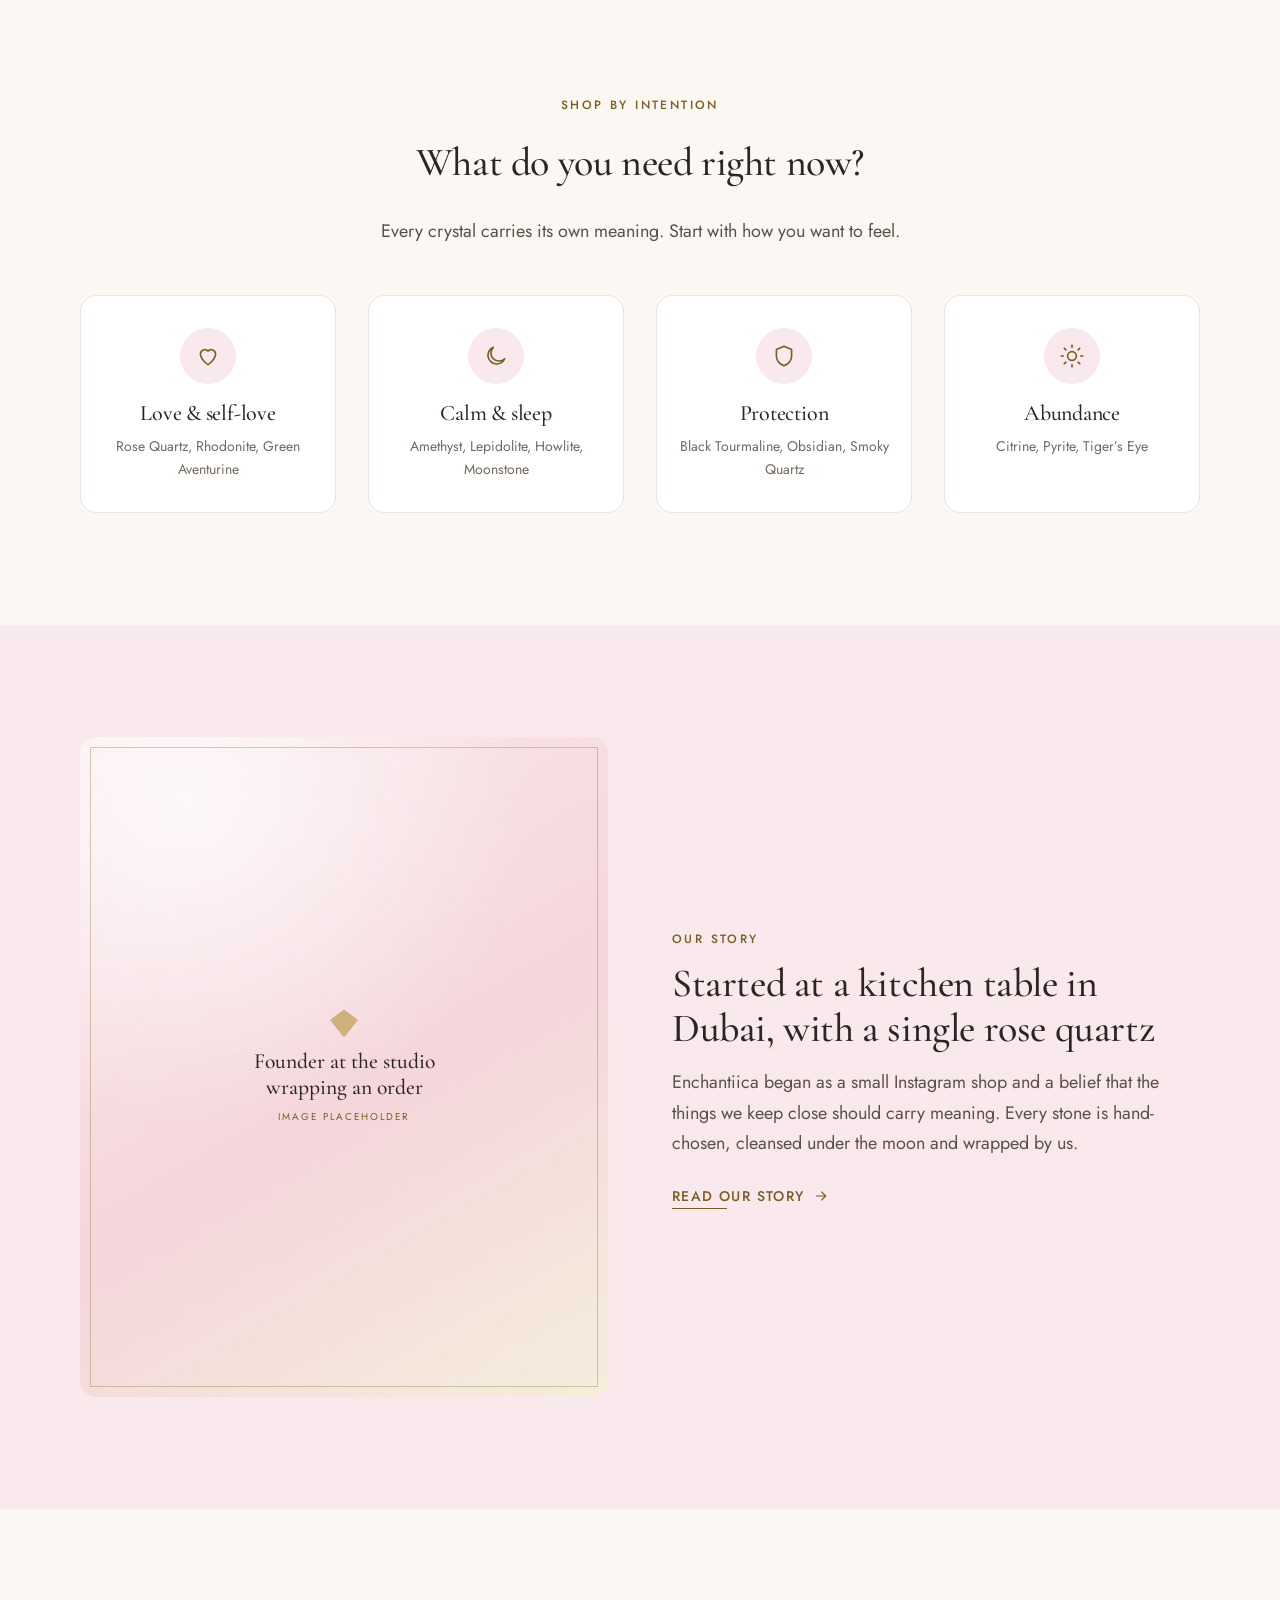
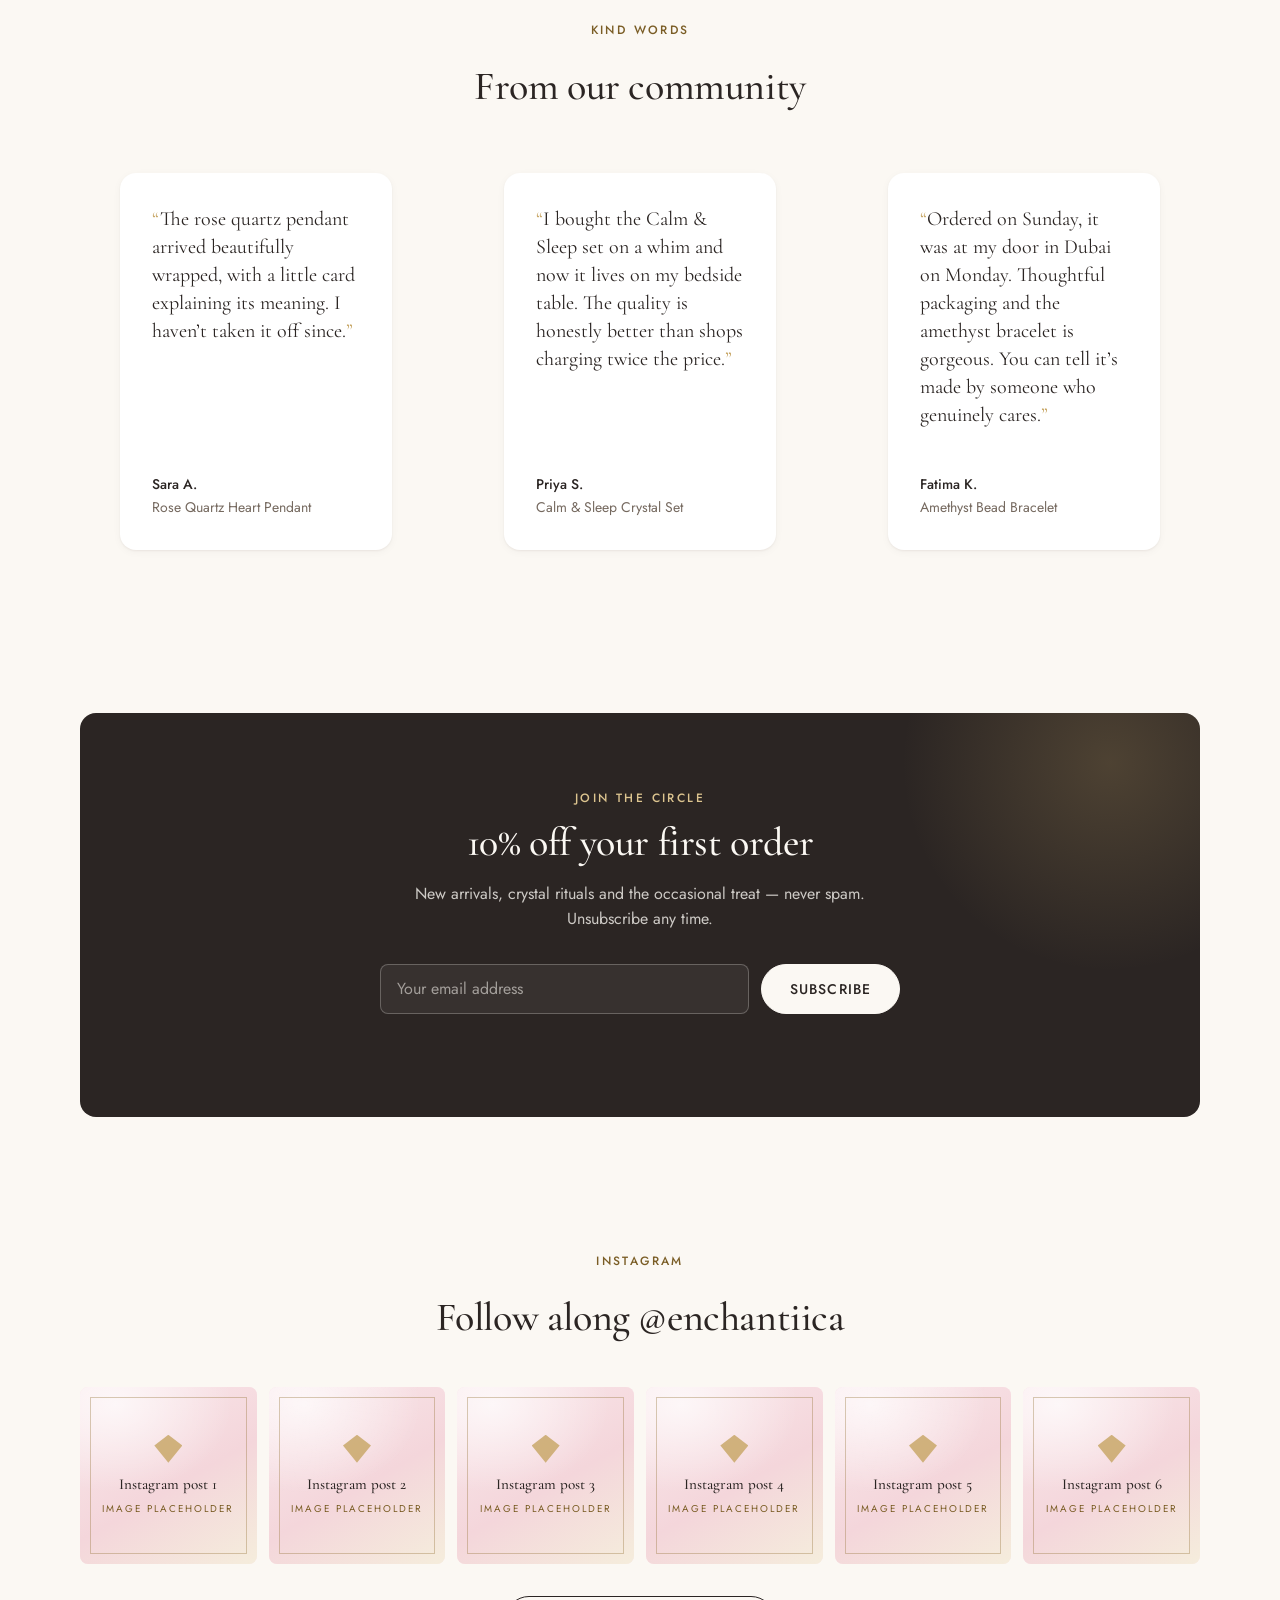
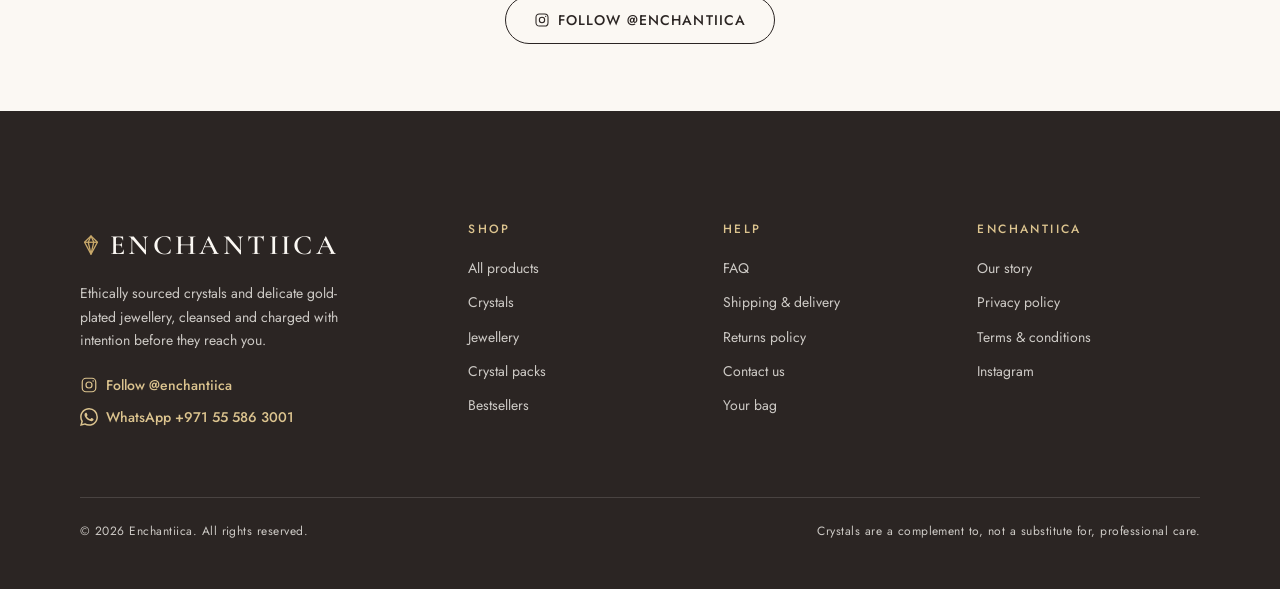
==== commit a317e23b: "Add WhatsApp contact and five new crystal products - WhatsApp +971 55 586 3001: contact page card, f" ====
--- a/index.html
+++ b/index.html
@@ -41,6 +41,7 @@
           <a href="cart.html">Your bag</a>
         </div>
         <a class="nav__ig" href="https://www.instagram.com/enchantiica" target="_blank" rel="noopener"><svg viewBox="0 0 24 24" fill="none" stroke="currentColor" stroke-width="1.6" stroke-linecap="round" stroke-linejoin="round" aria-hidden="true"><rect x="3" y="3" width="18" height="18" rx="5"/><circle cx="12" cy="12" r="4"/><circle cx="17.5" cy="6.5" r="1" fill="currentColor" stroke="none"/></svg><span>@enchantiica<span class="visually-hidden"> (opens in a new tab)</span></span></a>
+        <a class="nav__ig" href="https://wa.me/971555863001?text=Hi%20Enchantiica%2C%20I%20have%20a%20question%20about%20" target="_blank" rel="noopener"><svg viewBox="0 0 24 24" fill="currentColor" aria-hidden="true"><path d="M17.472 14.382c-.297-.149-1.758-.867-2.03-.967-.273-.099-.471-.148-.67.15-.197.297-.767.966-.94 1.164-.173.199-.347.223-.644.075-.297-.15-1.255-.463-2.39-1.475-.883-.788-1.48-1.761-1.653-2.059-.173-.297-.018-.458.13-.606.134-.133.298-.347.446-.52.149-.174.198-.298.298-.497.099-.198.05-.371-.025-.52-.075-.149-.669-1.612-.916-2.207-.242-.579-.487-.5-.669-.51-.173-.008-.371-.01-.57-.01-.198 0-.52.074-.792.372-.272.297-1.04 1.016-1.04 2.479 0 1.462 1.065 2.875 1.213 3.074.149.198 2.096 3.2 5.077 4.487.709.306 1.262.489 1.694.625.712.227 1.36.195 1.871.118.571-.085 1.758-.719 2.006-1.413.248-.694.248-1.289.173-1.413-.074-.124-.272-.198-.57-.347m-5.421 7.403h-.004a9.87 9.87 0 0 1-5.031-1.378l-.361-.214-3.741.982.998-3.648-.235-.374a9.86 9.86 0 0 1-1.51-5.26c.001-5.45 4.436-9.884 9.888-9.884 2.64 0 5.122 1.03 6.988 2.898a9.825 9.825 0 0 1 2.893 6.994c-.003 5.45-4.437 9.885-9.885 9.885m8.413-18.297A11.815 11.815 0 0 0 12.05 0C5.495 0 .16 5.335.157 11.892c0 2.096.547 4.142 1.588 5.945L.057 24l6.305-1.654a11.882 11.882 0 0 0 5.683 1.448h.005c6.554 0 11.89-5.335 11.893-11.893a11.821 11.821 0 0 0-3.48-8.413z"/></svg><span>WhatsApp +971 55 586 3001<span class="visually-hidden"> (opens in a new tab)</span></span></a>
       </nav>
 
       <div class="header__actions">
@@ -93,7 +94,7 @@
         <div class="grid grid--collections">
           <a class="collection" href="crystals.html" data-reveal>
             <div class="media media--tall"><div class="ph" role="img" aria-label="Image placeholder: Crystals collection"><span class="ph__icon" aria-hidden="true"></span><span class="ph__name">Crystals collection</span><span class="ph__tag">Image placeholder</span></div></div>
-            <div class="collection__overlay"><h3 class="collection__title">Crystals</h3><p class="collection__sub">Tumblestones, rough pieces &amp; shapes</p></div>
+            <div class="collection__overlay"><h3 class="collection__title">Crystals</h3><p class="collection__sub">Tumblestones, raw chunks, towers &amp; trees</p></div>
           </a>
           <a class="collection" href="jewellery.html" data-reveal data-reveal-delay="1">
             <div class="media media--tall"><div class="ph" role="img" aria-label="Image placeholder: Jewellery collection"><span class="ph__icon" aria-hidden="true"></span><span class="ph__name">Jewellery collection</span><span class="ph__tag">Image placeholder</span></div></div>
@@ -241,6 +242,7 @@
           <a class="logo" href="index.html" aria-label="Enchantiica — home"><svg viewBox="0 0 24 24" fill="none" stroke="currentColor" stroke-width="1.4" stroke-linejoin="round" aria-hidden="true"><path d="M12 2l7 7-7 13L5 9l7-7z"/><path d="M5 9h14"/><path d="M12 2L9 9l3 13 3-13-3-7"/></svg><span>Enchantiica</span></a>
           <p class="footer__blurb">Ethically sourced crystals and delicate gold-plated jewellery, cleansed and charged with intention before they reach you.</p>
           <a class="footer__ig" href="https://www.instagram.com/enchantiica" target="_blank" rel="noopener"><svg viewBox="0 0 24 24" fill="none" stroke="currentColor" stroke-width="1.6" stroke-linecap="round" stroke-linejoin="round" aria-hidden="true"><rect x="3" y="3" width="18" height="18" rx="5"/><circle cx="12" cy="12" r="4"/><circle cx="17.5" cy="6.5" r="1" fill="currentColor" stroke="none"/></svg><span>Follow @enchantiica<span class="visually-hidden"> (opens in a new tab)</span></span></a>
+          <a class="footer__ig" href="https://wa.me/971555863001?text=Hi%20Enchantiica%2C%20I%20have%20a%20question%20about%20" target="_blank" rel="noopener"><svg viewBox="0 0 24 24" fill="currentColor" aria-hidden="true"><path d="M17.472 14.382c-.297-.149-1.758-.867-2.03-.967-.273-.099-.471-.148-.67.15-.197.297-.767.966-.94 1.164-.173.199-.347.223-.644.075-.297-.15-1.255-.463-2.39-1.475-.883-.788-1.48-1.761-1.653-2.059-.173-.297-.018-.458.13-.606.134-.133.298-.347.446-.52.149-.174.198-.298.298-.497.099-.198.05-.371-.025-.52-.075-.149-.669-1.612-.916-2.207-.242-.579-.487-.5-.669-.51-.173-.008-.371-.01-.57-.01-.198 0-.52.074-.792.372-.272.297-1.04 1.016-1.04 2.479 0 1.462 1.065 2.875 1.213 3.074.149.198 2.096 3.2 5.077 4.487.709.306 1.262.489 1.694.625.712.227 1.36.195 1.871.118.571-.085 1.758-.719 2.006-1.413.248-.694.248-1.289.173-1.413-.074-.124-.272-.198-.57-.347m-5.421 7.403h-.004a9.87 9.87 0 0 1-5.031-1.378l-.361-.214-3.741.982.998-3.648-.235-.374a9.86 9.86 0 0 1-1.51-5.26c.001-5.45 4.436-9.884 9.888-9.884 2.64 0 5.122 1.03 6.988 2.898a9.825 9.825 0 0 1 2.893 6.994c-.003 5.45-4.437 9.885-9.885 9.885m8.413-18.297A11.815 11.815 0 0 0 12.05 0C5.495 0 .16 5.335.157 11.892c0 2.096.547 4.142 1.588 5.945L.057 24l6.305-1.654a11.882 11.882 0 0 0 5.683 1.448h.005c6.554 0 11.89-5.335 11.893-11.893a11.821 11.821 0 0 0-3.48-8.413z"/></svg><span>WhatsApp +971 55 586 3001<span class="visually-hidden"> (opens in a new tab)</span></span></a>
         </div>
         <div>
           <h2 class="footer__title">Shop</h2>
@@ -278,6 +280,7 @@
       </div>
     </div>
   </footer>
+  <a class="whatsapp-fab" href="https://wa.me/971555863001?text=Hi%20Enchantiica%2C%20I%20have%20a%20question%20about%20" target="_blank" rel="noopener" aria-label="Chat with us on WhatsApp (opens in a new tab)"><svg viewBox="0 0 24 24" fill="currentColor" aria-hidden="true"><path d="M17.472 14.382c-.297-.149-1.758-.867-2.03-.967-.273-.099-.471-.148-.67.15-.197.297-.767.966-.94 1.164-.173.199-.347.223-.644.075-.297-.15-1.255-.463-2.39-1.475-.883-.788-1.48-1.761-1.653-2.059-.173-.297-.018-.458.13-.606.134-.133.298-.347.446-.52.149-.174.198-.298.298-.497.099-.198.05-.371-.025-.52-.075-.149-.669-1.612-.916-2.207-.242-.579-.487-.5-.669-.51-.173-.008-.371-.01-.57-.01-.198 0-.52.074-.792.372-.272.297-1.04 1.016-1.04 2.479 0 1.462 1.065 2.875 1.213 3.074.149.198 2.096 3.2 5.077 4.487.709.306 1.262.489 1.694.625.712.227 1.36.195 1.871.118.571-.085 1.758-.719 2.006-1.413.248-.694.248-1.289.173-1.413-.074-.124-.272-.198-.57-.347m-5.421 7.403h-.004a9.87 9.87 0 0 1-5.031-1.378l-.361-.214-3.741.982.998-3.648-.235-.374a9.86 9.86 0 0 1-1.51-5.26c.001-5.45 4.436-9.884 9.888-9.884 2.64 0 5.122 1.03 6.988 2.898a9.825 9.825 0 0 1 2.893 6.994c-.003 5.45-4.437 9.885-9.885 9.885m8.413-18.297A11.815 11.815 0 0 0 12.05 0C5.495 0 .16 5.335.157 11.892c0 2.096.547 4.142 1.588 5.945L.057 24l6.305-1.654a11.882 11.882 0 0 0 5.683 1.448h.005c6.554 0 11.89-5.335 11.893-11.893a11.821 11.821 0 0 0-3.48-8.413z"/></svg></a>
   <div class="nav-overlay" aria-hidden="true"></div>
 
   <script src="js/products.js" defer></script>
--- a/css/styles.css
+++ b/css/styles.css
@@ -754,8 +754,8 @@
   .nav__secondary a { padding: 0.35rem 0; }
   .nav__secondary a:hover { color: var(--accent); }
   .nav__ig {
-    display: inline-flex; align-items: center; gap: var(--space-2);
-    margin-top: var(--space-6);
+    display: flex; width: fit-content; align-items: center; gap: var(--space-2);
+    margin-top: var(--space-5);
     color: var(--accent);
     font-weight: 500;
   }
@@ -796,7 +796,7 @@
 .footer .logo svg { color: var(--gold-400); }
 .footer__blurb { max-width: 36ch; font-size: var(--fs-sm); line-height: 1.7; margin-bottom: var(--space-4); }
 .footer__ig {
-  display: inline-flex; align-items: center; gap: var(--space-2);
+  display: flex; width: fit-content; align-items: center; gap: var(--space-2);
   padding: 0.3rem 0;
   color: var(--gold-300); font-weight: 500; font-size: var(--fs-sm);
   transition: color var(--dur-fast) ease;
@@ -1334,7 +1334,8 @@
 a.tag { transition: background-color var(--dur-fast) ease, color var(--dur-fast) ease; }
 a.tag:hover { background: var(--blush-200); color: var(--ink); }
 .product__rating a:hover { color: var(--accent); }
-.product__price { font-size: 1.85rem; font-family: var(--font-heading); font-weight: 600; margin: 0; }
+.product__price { font-size: 1.85rem; font-family: var(--font-heading); font-weight: 600; margin: 0; font-variant-numeric: lining-nums tabular-nums; }
+.reviews__score, .card__price, .cart-item__price, .summary__row--total { font-variant-numeric: lining-nums tabular-nums; }
 .product__short { color: var(--text-2); font-size: var(--fs-md); }
 .product__tags { display: flex; flex-wrap: wrap; gap: var(--space-2); align-items: center; }
 .product__tags-label { font-size: var(--fs-xs); letter-spacing: 0.14em; text-transform: uppercase; color: var(--text-3); margin-right: var(--space-1); }
@@ -1679,9 +1680,10 @@
 .toast {
   position: fixed;
   left: 50%;
-  bottom: var(--space-5);
   transform: translate(-50%, 20px);
   z-index: 200;
+  --toast-bottom: var(--space-5);
+  bottom: var(--toast-bottom);
   display: flex;
   align-items: center;
   gap: var(--space-4);
@@ -1697,8 +1699,28 @@
   transition: opacity var(--dur) ease, transform var(--dur) var(--ease);
 }
 .toast.is-visible { opacity: 1; transform: translate(-50%, 0); pointer-events: auto; }
+@media (max-width: 899.98px) { .toast { --toast-bottom: calc(var(--space-4) + 66px); max-width: calc(100vw - 2rem); } }
 .toast a { color: var(--gold-300); font-weight: 500; white-space: nowrap; padding: 0.4rem 0.9rem; border-radius: 999px; border: 1px solid rgba(220, 196, 143, 0.5); transition: background-color var(--dur-fast) ease, color var(--dur-fast) ease; }
 .toast a:hover { background: var(--gold-300); color: var(--ink); }
+
+/* Floating WhatsApp button */
+.whatsapp-fab {
+  position: fixed;
+  right: var(--space-4);
+  bottom: var(--space-4);
+  z-index: 150;
+  width: 54px; height: 54px;
+  border-radius: 50%;
+  display: grid; place-content: center;
+  background: var(--ink);
+  color: var(--cream);
+  box-shadow: var(--shadow-lg);
+  transition: transform var(--dur-fast) var(--ease), background-color var(--dur-fast) ease;
+}
+.whatsapp-fab svg { width: 26px; height: 26px; }
+.whatsapp-fab:hover { background: var(--gold-700); transform: translateY(-2px); }
+.nav-open .whatsapp-fab, .filters-open .whatsapp-fab { visibility: hidden; }
+@media (min-width: 900px) { .whatsapp-fab { right: var(--space-6); bottom: var(--space-6); } }
 
 /* Page entry / exit (only when JS is running). A delayed keyframe reveals the
    page anyway if main.js fails to load, so content is never stuck hidden. */
@@ -1730,7 +1752,7 @@
 
 /* 16. PRINT -------------------------------------------------------------- */
 @media print {
-  .announcement, .header, .footer, .toast, .filters, .newsletter { display: none !important; }
+  .announcement, .header, .footer, .toast, .filters, .newsletter, .whatsapp-fab { display: none !important; }
   body { background: #fff; color: #000; }
   .js body { opacity: 1; transform: none; }
 }
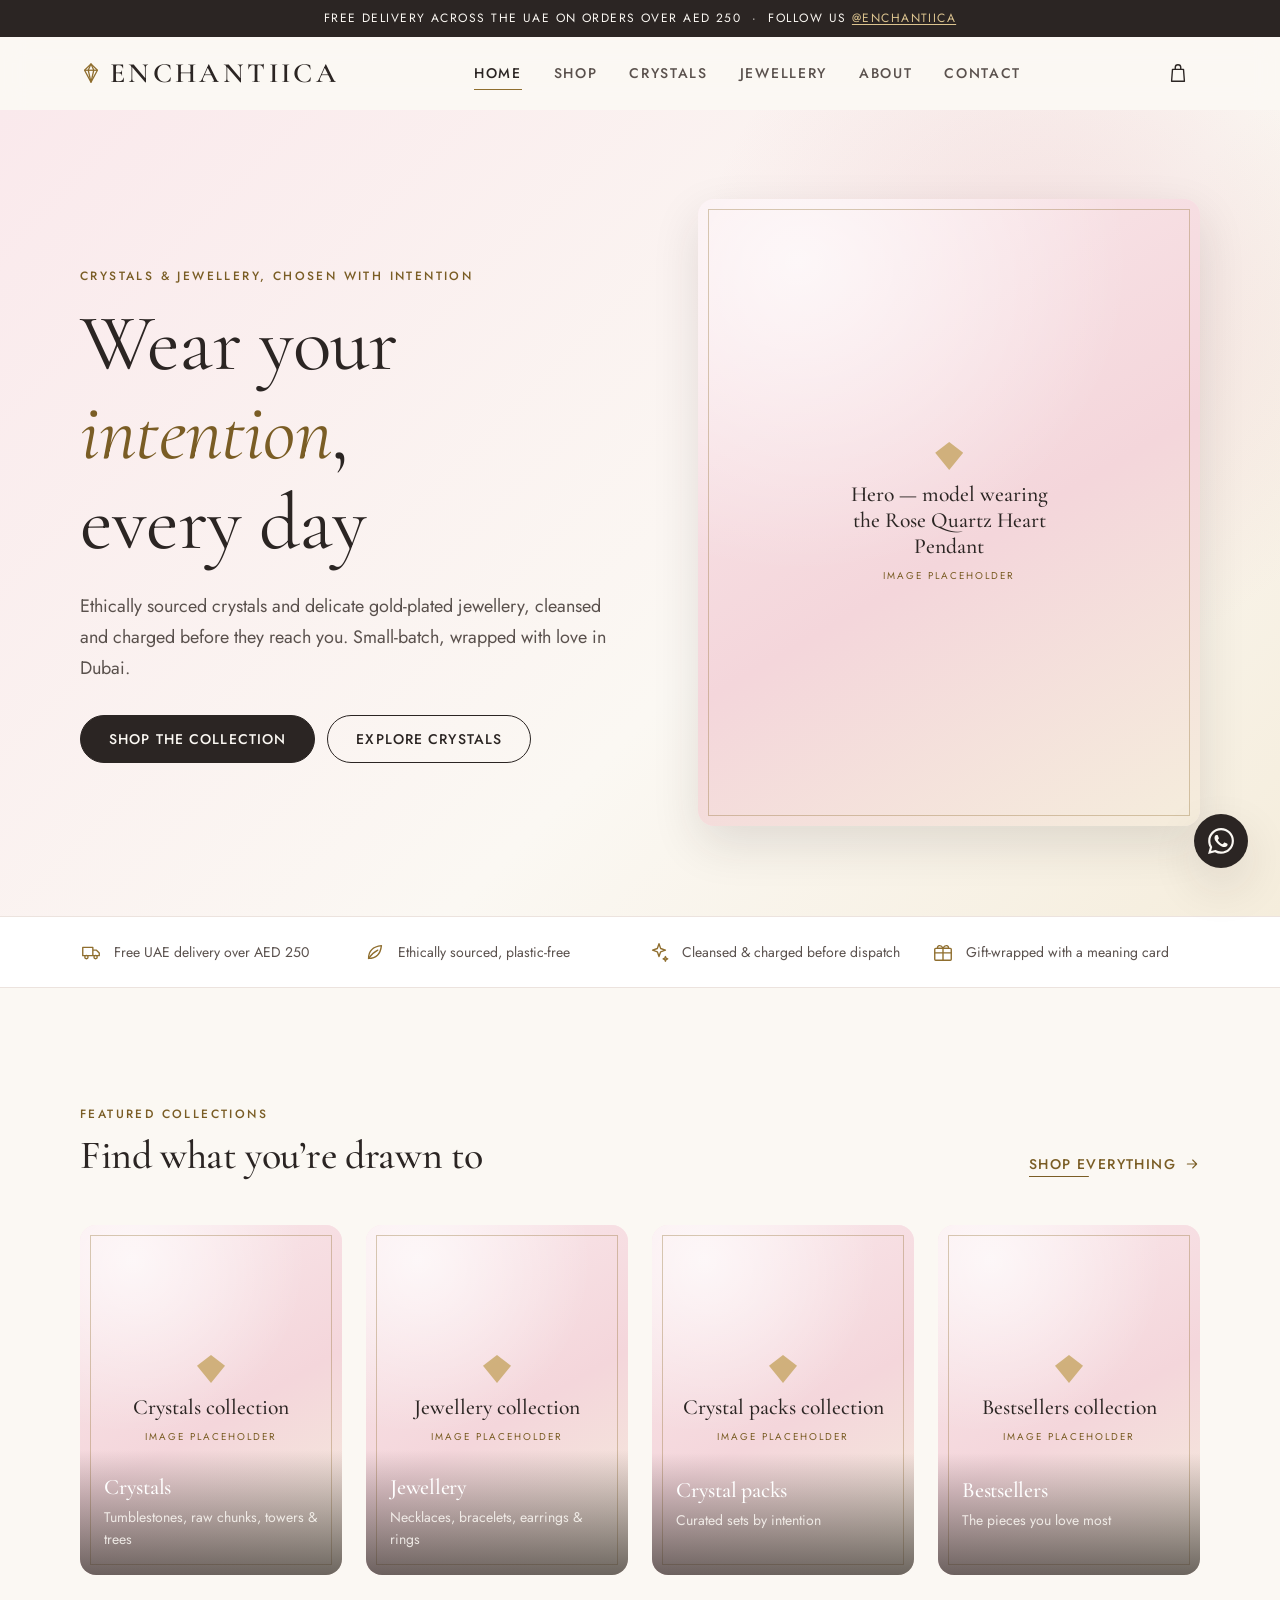
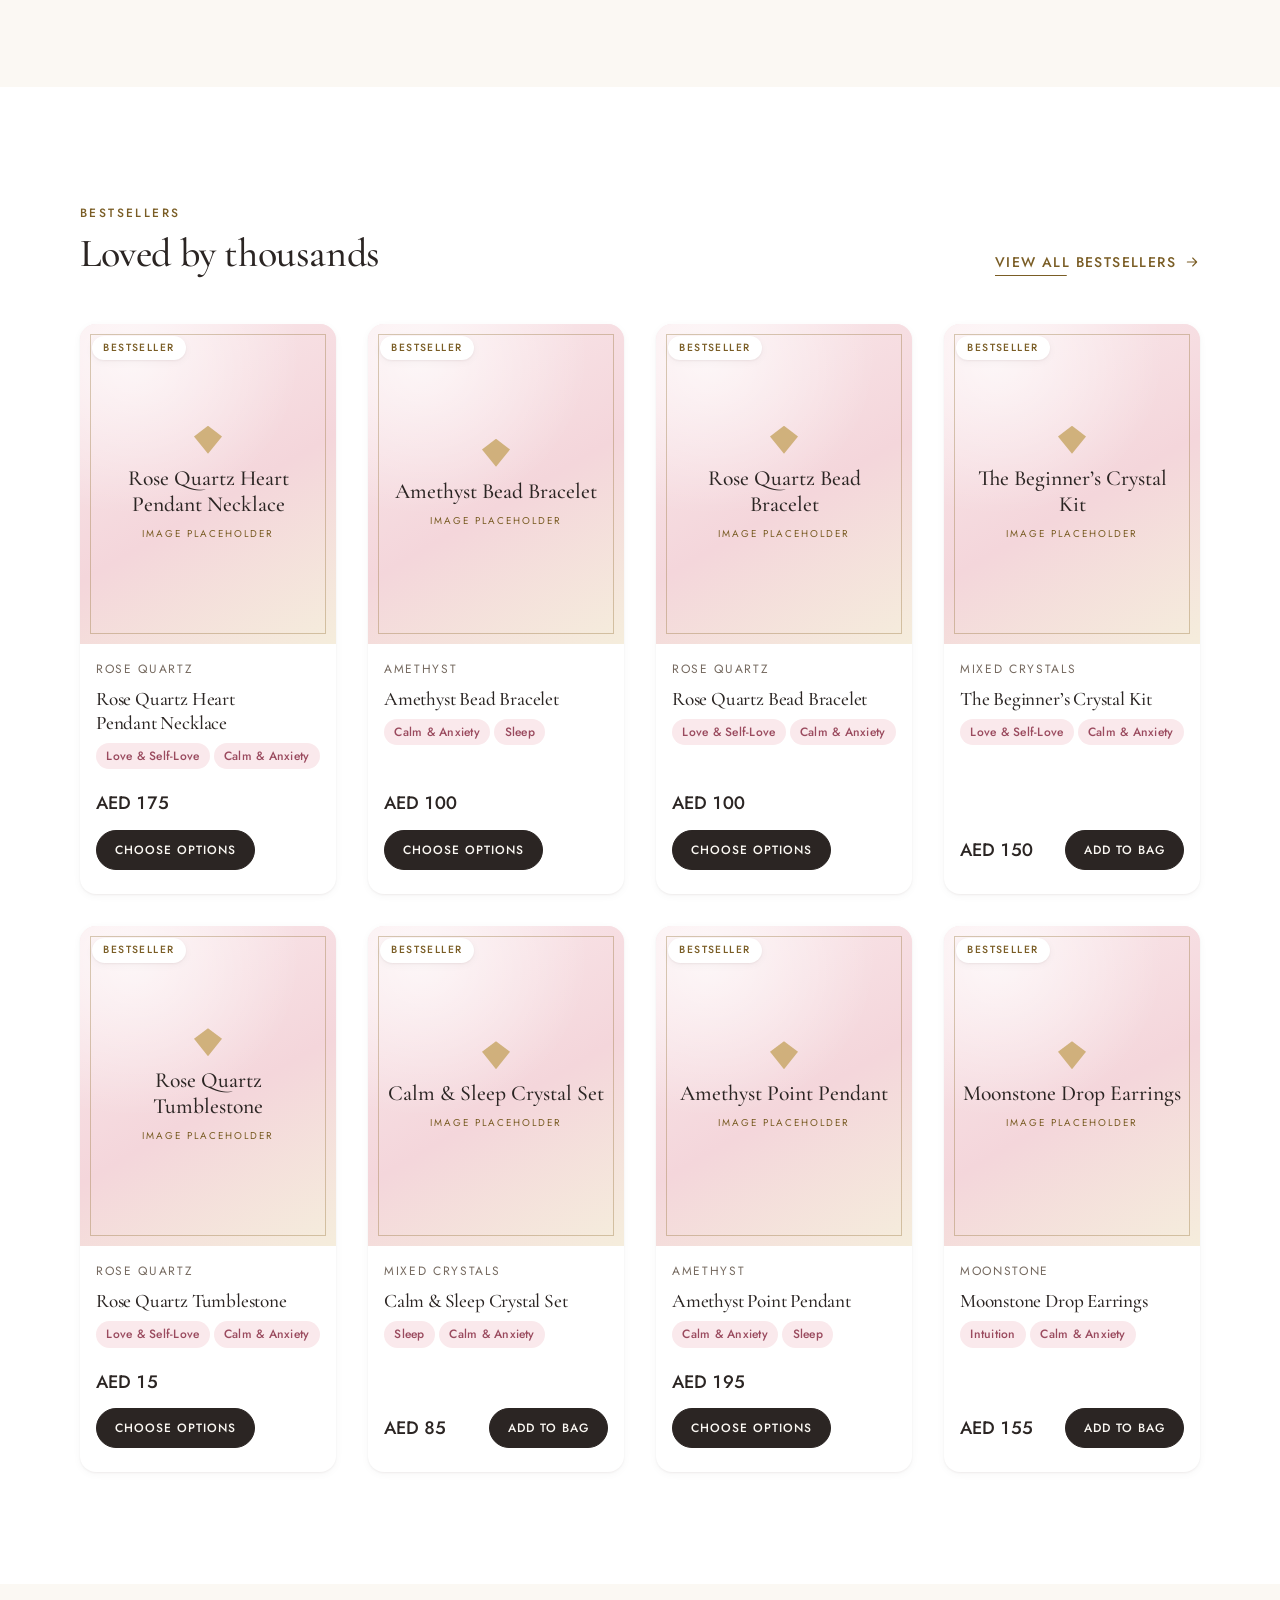
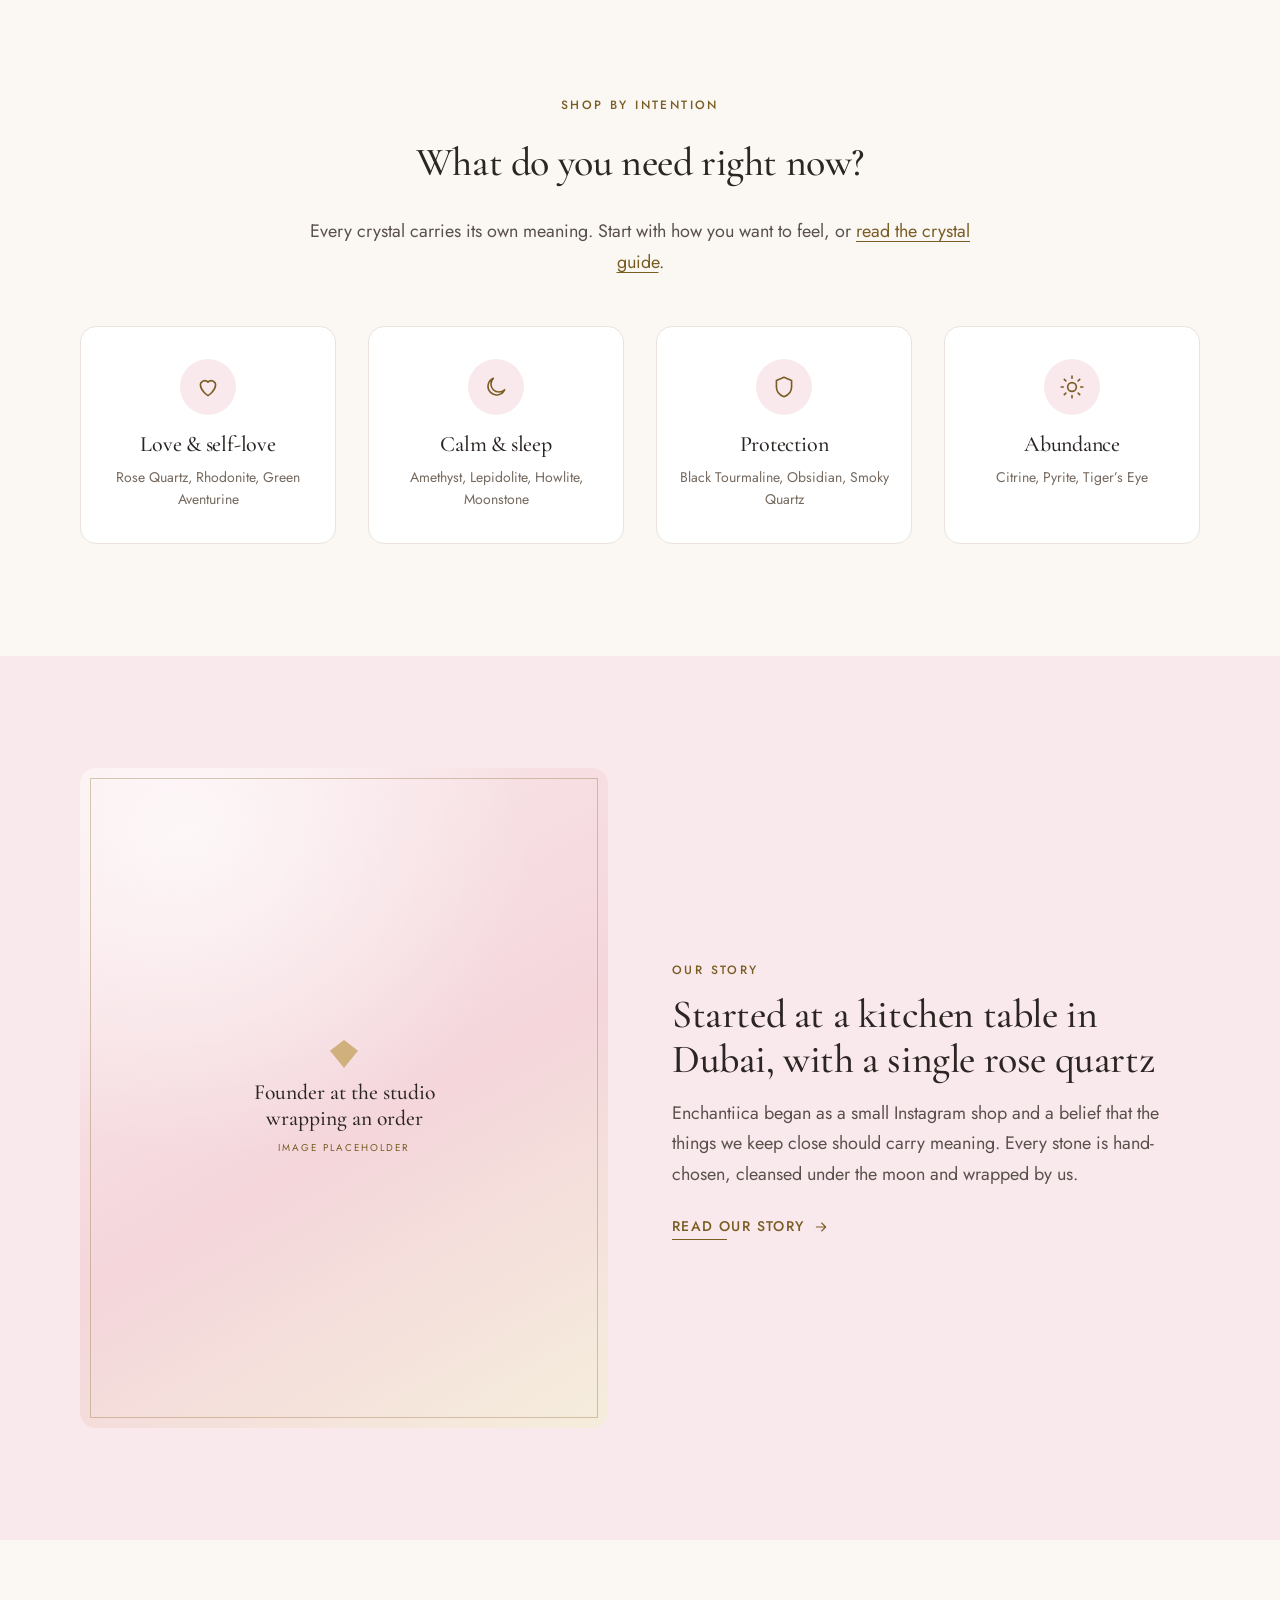
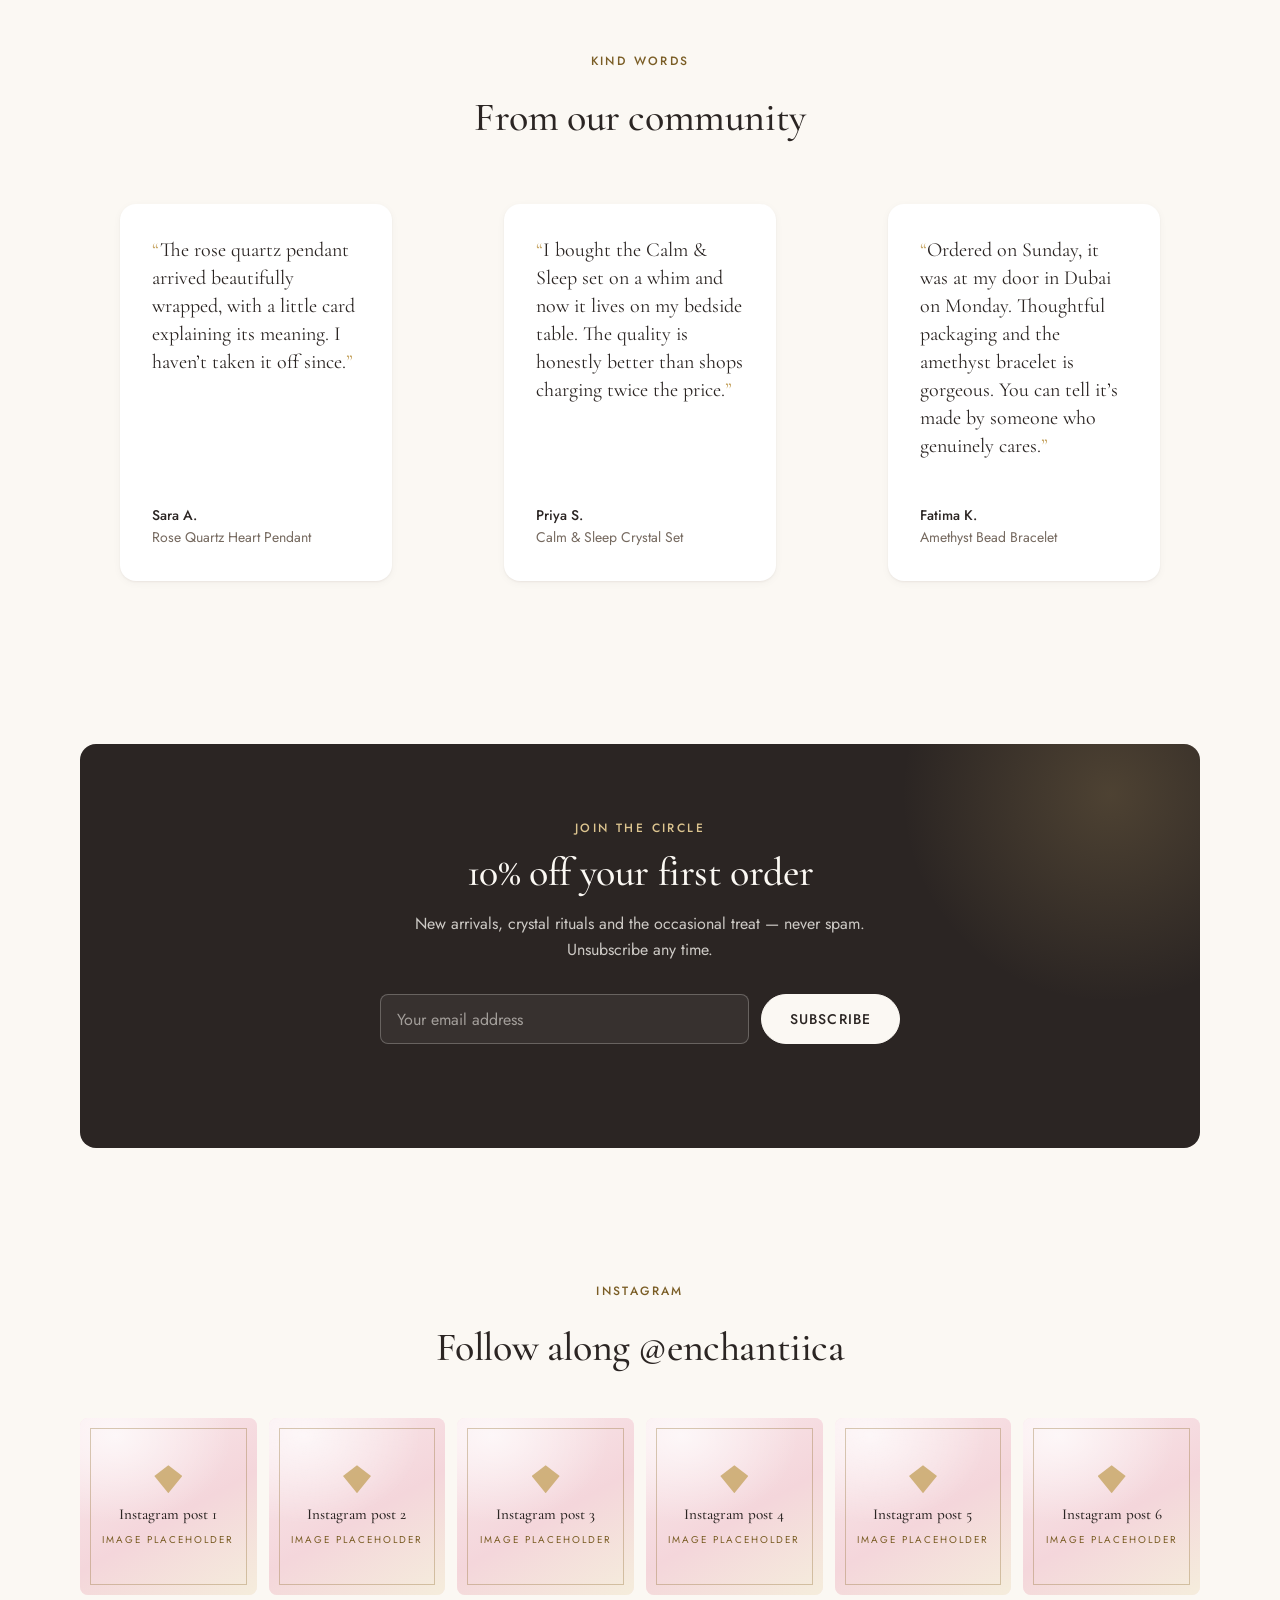
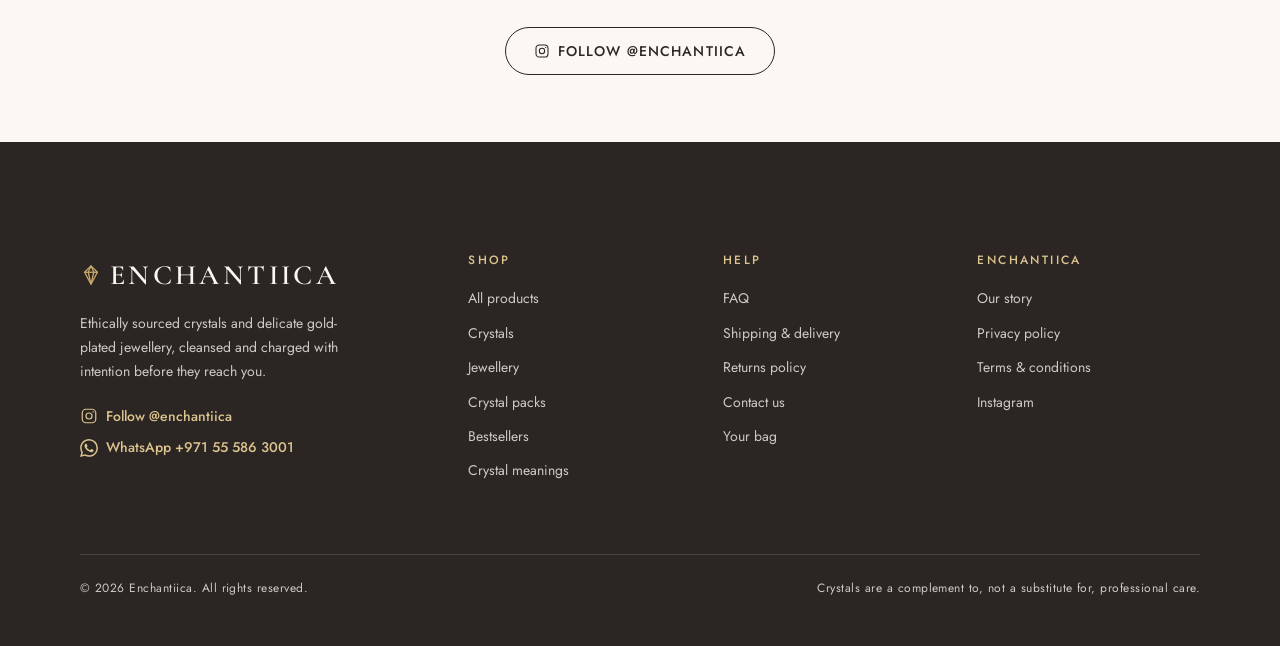
==== commit c77c9b2c: "Dropdown navigation menus and crystal meanings guide - Shop, Crystals and Jewellery open dropdowns o" ====
--- a/index.html
+++ b/index.html
@@ -27,14 +27,63 @@
 
       <nav class="nav" id="site-nav" aria-label="Main navigation">
         <ul class="nav__list">
-          <li><a class="nav__link" href="index.html">Home</a></li>
-          <li><a class="nav__link" href="shop.html">Shop</a></li>
-          <li><a class="nav__link" href="crystals.html">Crystals</a></li>
-          <li><a class="nav__link" href="jewellery.html">Jewellery</a></li>
-          <li><a class="nav__link" href="about.html">About</a></li>
-          <li><a class="nav__link" href="contact.html">Contact</a></li>
+          <li class="nav__item"><a class="nav__link" href="index.html">Home</a></li>
+          <li class="nav__item">
+            <a class="nav__link" href="shop.html">Shop</a>
+            <button class="nav__toggle" type="button" aria-expanded="false" aria-controls="menu-shop" aria-label="Shop menu"><svg viewBox="0 0 24 24" fill="none" stroke="currentColor" stroke-width="1.6" stroke-linecap="round" stroke-linejoin="round" aria-hidden="true"><path d="M6 9l6 6 6-6"/></svg></button>
+            <div class="nav__menu" id="menu-shop">
+              <div class="nav__panel nav__panel--wide">
+                <ul>
+                  <li><span class="nav__group-title">Browse</span></li>
+                  <li><a class="nav__menu-link nav__menu-link--all" href="shop.html">All products</a></li>
+                  <li><a class="nav__menu-link" href="shop.html?sort=rating">Bestsellers</a></li>
+                  <li><a class="nav__menu-link" href="crystals.html">Crystals</a></li>
+                  <li><a class="nav__menu-link" href="jewellery.html">Jewellery</a></li>
+                  <li><a class="nav__menu-link" href="crystals.html?sub=packs">Crystal packs</a></li>
+                </ul>
+                <ul>
+                  <li><span class="nav__group-title">Shop by intention</span></li>
+                  <li><a class="nav__menu-link" href="shop.html?good=love">Love &amp; self-love</a></li>
+                  <li><a class="nav__menu-link" href="shop.html?good=calm,sleep">Calm &amp; sleep</a></li>
+                  <li><a class="nav__menu-link" href="shop.html?good=protection,grounding">Protection &amp; grounding</a></li>
+                  <li><a class="nav__menu-link" href="shop.html?good=abundance,confidence">Abundance &amp; confidence</a></li>
+                  <li><a class="nav__menu-link" href="shop.html?good=clarity,energy">Clarity &amp; energy</a></li>
+                </ul>
+              </div>
+            </div>
+          </li>
+          <li class="nav__item">
+            <a class="nav__link" href="crystals.html">Crystals</a>
+            <button class="nav__toggle" type="button" aria-expanded="false" aria-controls="menu-crystals" aria-label="Crystals menu"><svg viewBox="0 0 24 24" fill="none" stroke="currentColor" stroke-width="1.6" stroke-linecap="round" stroke-linejoin="round" aria-hidden="true"><path d="M6 9l6 6 6-6"/></svg></button>
+            <div class="nav__menu" id="menu-crystals">
+              <ul class="nav__panel">
+                <li><a class="nav__menu-link nav__menu-link--all" href="crystals.html">All crystals</a></li>
+                <li><a class="nav__menu-link" href="crystals.html?sub=tumblestones">Tumblestones</a></li>
+                <li><a class="nav__menu-link" href="crystals.html?sub=rough">Rough crystals &amp; raw chunks</a></li>
+                <li><a class="nav__menu-link" href="crystals.html?sub=packs">Crystal packs</a></li>
+                <li><a class="nav__menu-link" href="crystals.html?sub=shapes">Towers, pyramids, trees &amp; shapes</a></li>
+                <li><a class="nav__menu-link nav__menu-link--guide" href="crystal-meanings.html">Crystal meanings &amp; benefits</a></li>
+              </ul>
+            </div>
+          </li>
+          <li class="nav__item">
+            <a class="nav__link" href="jewellery.html">Jewellery</a>
+            <button class="nav__toggle" type="button" aria-expanded="false" aria-controls="menu-jewellery" aria-label="Jewellery menu"><svg viewBox="0 0 24 24" fill="none" stroke="currentColor" stroke-width="1.6" stroke-linecap="round" stroke-linejoin="round" aria-hidden="true"><path d="M6 9l6 6 6-6"/></svg></button>
+            <div class="nav__menu" id="menu-jewellery">
+              <ul class="nav__panel">
+                <li><a class="nav__menu-link nav__menu-link--all" href="jewellery.html">All jewellery</a></li>
+                <li><a class="nav__menu-link" href="jewellery.html?sub=necklaces">Necklaces &amp; pendants</a></li>
+                <li><a class="nav__menu-link" href="jewellery.html?sub=bracelets">Bracelets</a></li>
+                <li><a class="nav__menu-link" href="jewellery.html?sub=earrings">Earrings</a></li>
+                <li><a class="nav__menu-link" href="jewellery.html?sub=rings">Rings</a></li>
+              </ul>
+            </div>
+          </li>
+          <li class="nav__item"><a class="nav__link" href="about.html">About</a></li>
+          <li class="nav__item"><a class="nav__link" href="contact.html">Contact</a></li>
         </ul>
         <div class="nav__secondary">
+          <a href="crystal-meanings.html">Crystal meanings</a>
           <a href="faq.html">FAQ</a>
           <a href="shipping.html">Delivery</a>
           <a href="returns.html">Returns</a>
@@ -132,7 +181,7 @@
         <div class="section__head section__head--center" data-reveal>
           <span class="eyebrow">Shop by intention</span>
           <h2 id="intentions-title">What do you need right now?</h2>
-          <p class="lead">Every crystal carries its own meaning. Start with how you want to feel.</p>
+          <p class="lead">Every crystal carries its own meaning. Start with how you want to feel, or <a class="link" href="crystal-meanings.html">read the crystal guide</a>.</p>
         </div>
         <div class="grid grid--4">
           <a class="intention" href="shop.html?good=love" data-reveal>
@@ -252,6 +301,7 @@
             <li><a href="jewellery.html">Jewellery</a></li>
             <li><a href="crystals.html?sub=packs">Crystal packs</a></li>
             <li><a href="shop.html?sort=rating">Bestsellers</a></li>
+            <li><a href="crystal-meanings.html">Crystal meanings</a></li>
           </ul>
         </div>
         <div>
@@ -280,7 +330,7 @@
       </div>
     </div>
   </footer>
-  <a class="whatsapp-fab" href="https://wa.me/971555863001?text=Hi%20Enchantiica%2C%20I%20have%20a%20question%20about%20" target="_blank" rel="noopener" aria-label="Chat with us on WhatsApp (opens in a new tab)"><svg viewBox="0 0 24 24" fill="currentColor" aria-hidden="true"><path d="M17.472 14.382c-.297-.149-1.758-.867-2.03-.967-.273-.099-.471-.148-.67.15-.197.297-.767.966-.94 1.164-.173.199-.347.223-.644.075-.297-.15-1.255-.463-2.39-1.475-.883-.788-1.48-1.761-1.653-2.059-.173-.297-.018-.458.13-.606.134-.133.298-.347.446-.52.149-.174.198-.298.298-.497.099-.198.05-.371-.025-.52-.075-.149-.669-1.612-.916-2.207-.242-.579-.487-.5-.669-.51-.173-.008-.371-.01-.57-.01-.198 0-.52.074-.792.372-.272.297-1.04 1.016-1.04 2.479 0 1.462 1.065 2.875 1.213 3.074.149.198 2.096 3.2 5.077 4.487.709.306 1.262.489 1.694.625.712.227 1.36.195 1.871.118.571-.085 1.758-.719 2.006-1.413.248-.694.248-1.289.173-1.413-.074-.124-.272-.198-.57-.347m-5.421 7.403h-.004a9.87 9.87 0 0 1-5.031-1.378l-.361-.214-3.741.982.998-3.648-.235-.374a9.86 9.86 0 0 1-1.51-5.26c.001-5.45 4.436-9.884 9.888-9.884 2.64 0 5.122 1.03 6.988 2.898a9.825 9.825 0 0 1 2.893 6.994c-.003 5.45-4.437 9.885-9.885 9.885m8.413-18.297A11.815 11.815 0 0 0 12.05 0C5.495 0 .16 5.335.157 11.892c0 2.096.547 4.142 1.588 5.945L.057 24l6.305-1.654a11.882 11.882 0 0 0 5.683 1.448h.005c6.554 0 11.89-5.335 11.893-11.893a11.821 11.821 0 0 0-3.48-8.413z"/></svg></a>
+  <aside aria-label="Quick contact"><a class="whatsapp-fab" href="https://wa.me/971555863001?text=Hi%20Enchantiica%2C%20I%20have%20a%20question%20about%20" target="_blank" rel="noopener" aria-label="Chat with us on WhatsApp (opens in a new tab)"><svg viewBox="0 0 24 24" fill="currentColor" aria-hidden="true"><path d="M17.472 14.382c-.297-.149-1.758-.867-2.03-.967-.273-.099-.471-.148-.67.15-.197.297-.767.966-.94 1.164-.173.199-.347.223-.644.075-.297-.15-1.255-.463-2.39-1.475-.883-.788-1.48-1.761-1.653-2.059-.173-.297-.018-.458.13-.606.134-.133.298-.347.446-.52.149-.174.198-.298.298-.497.099-.198.05-.371-.025-.52-.075-.149-.669-1.612-.916-2.207-.242-.579-.487-.5-.669-.51-.173-.008-.371-.01-.57-.01-.198 0-.52.074-.792.372-.272.297-1.04 1.016-1.04 2.479 0 1.462 1.065 2.875 1.213 3.074.149.198 2.096 3.2 5.077 4.487.709.306 1.262.489 1.694.625.712.227 1.36.195 1.871.118.571-.085 1.758-.719 2.006-1.413.248-.694.248-1.289.173-1.413-.074-.124-.272-.198-.57-.347m-5.421 7.403h-.004a9.87 9.87 0 0 1-5.031-1.378l-.361-.214-3.741.982.998-3.648-.235-.374a9.86 9.86 0 0 1-1.51-5.26c.001-5.45 4.436-9.884 9.888-9.884 2.64 0 5.122 1.03 6.988 2.898a9.825 9.825 0 0 1 2.893 6.994c-.003 5.45-4.437 9.885-9.885 9.885m8.413-18.297A11.815 11.815 0 0 0 12.05 0C5.495 0 .16 5.335.157 11.892c0 2.096.547 4.142 1.588 5.945L.057 24l6.305-1.654a11.882 11.882 0 0 0 5.683 1.448h.005c6.554 0 11.89-5.335 11.893-11.893a11.821 11.821 0 0 0-3.48-8.413z"/></svg></a></aside>
   <div class="nav-overlay" aria-hidden="true"></div>
 
   <script src="js/products.js" defer></script>
--- a/css/styles.css
+++ b/css/styles.css
@@ -662,6 +662,66 @@
 .nav__link:hover, .nav__link[aria-current="page"] { color: var(--ink); }
 .nav__link:hover::after, .nav__link[aria-current="page"]::after { transform: scaleX(1); }
 
+/* Sub-menus ------------------------------------------------------------- */
+.nav__item { position: relative; display: flex; align-items: center; }
+.nav__toggle {
+  width: 44px; height: 44px;
+  display: none;
+  place-content: center;
+  color: var(--text-2);
+  border-radius: 50%;
+  flex-shrink: 0;
+}
+.nav__toggle svg { width: 18px; height: 18px; transition: transform var(--dur) var(--ease); }
+.nav__item.is-open .nav__toggle svg { transform: rotate(180deg); }
+.nav__menu {
+  position: absolute;
+  top: 100%; left: 50%;
+  padding-top: 10px; /* hover bridge between link and panel */
+  transform: translate(-50%, 6px);
+  opacity: 0;
+  visibility: hidden;
+  transition: opacity var(--dur-fast) ease, transform var(--dur) var(--ease), visibility 0s linear var(--dur);
+  z-index: 5;
+}
+.nav__panel {
+  min-width: 240px;
+  background: var(--white);
+  border: 1px solid var(--line);
+  border-top: 2px solid var(--gold-400);
+  border-radius: var(--radius);
+  box-shadow: var(--shadow-lg);
+  padding: var(--space-3) 0;
+}
+.nav__panel--wide { display: grid; grid-template-columns: 1fr 1fr; min-width: 460px; }
+.nav__panel--wide > ul + ul { border-left: 1px solid var(--line); }
+.nav__group-title {
+  display: block;
+  padding: var(--space-2) var(--space-5) var(--space-1);
+  font-size: var(--fs-xs);
+  letter-spacing: 0.16em;
+  text-transform: uppercase;
+  color: var(--gold-700);
+}
+.nav__menu-link {
+  display: block;
+  padding: 0.5rem var(--space-5);
+  font-size: var(--fs-sm);
+  color: var(--text-2);
+  white-space: nowrap;
+  transition: background-color var(--dur-fast) ease, color var(--dur-fast) ease, padding-left var(--dur-fast) ease;
+}
+.nav__menu-link:hover, .nav__menu-link:focus-visible { background: var(--blush-50); color: var(--ink); padding-left: calc(var(--space-5) + 4px); outline-offset: -3px; }
+.nav__menu-link--all { font-weight: 500; color: var(--text); }
+.nav__menu-link--guide { color: var(--gold-700); font-weight: 500; }
+@media (hover: hover) {
+  .nav__item:hover .nav__menu { opacity: 1; visibility: visible; transform: translate(-50%, 0); transition-delay: 0s; }
+}
+.nav__item:focus-within .nav__menu, .nav__item.is-open .nav__menu { opacity: 1; visibility: visible; transform: translate(-50%, 0); transition-delay: 0s; }
+/* keep the right-most menus inside the viewport */
+.nav__item:last-of-type .nav__menu, .nav__item:nth-last-of-type(2) .nav__menu { left: auto; right: 0; transform: translate(0, 6px); }
+.nav__item:last-of-type:hover .nav__menu, .nav__item:last-of-type:focus-within .nav__menu, .nav__item:nth-last-of-type(2):hover .nav__menu, .nav__item:nth-last-of-type(2):focus-within .nav__menu { transform: translate(0, 0); }
+
 .header__actions { display: flex; align-items: center; gap: var(--space-2); position: relative; z-index: 96; }
 .icon-btn {
   position: relative;
@@ -741,9 +801,23 @@
     overflow-y: auto;
   }
   .nav-open .nav { transform: translateX(0); visibility: visible; transition: transform var(--dur) var(--ease); }
-  .nav__list { flex-direction: column; align-items: flex-start; gap: var(--space-2); }
+  .nav__list { flex-direction: column; align-items: stretch; gap: var(--space-1); }
+  .nav__item { flex-wrap: wrap; justify-content: space-between; }
   .nav__link { font-size: var(--fs-lg); font-family: var(--font-heading); letter-spacing: 0.04em; text-transform: none; font-weight: 500; padding: 0.55rem 0; }
   .nav__link::after { display: none; }
+  .nav__toggle { display: grid; }
+  .nav__menu {
+    position: static; transform: none; padding: 0;
+    flex-basis: 100%;
+    display: none; opacity: 1; visibility: visible; transition: none;
+  }
+  .nav__item.is-open .nav__menu { display: block; }
+  .nav__panel { min-width: 0; border: 0; box-shadow: none; background: transparent; padding: 0 0 var(--space-3) var(--space-3); border-left: 1px solid var(--line); border-radius: 0; margin-bottom: var(--space-2); }
+  .nav__panel--wide { display: block; }
+  .nav__panel--wide > ul + ul { border-left: 0; margin-top: var(--space-2); }
+  .nav__menu-link { padding: 0.5rem 0 0.5rem var(--space-3); white-space: normal; }
+  .nav__menu-link:hover, .nav__menu-link:focus-visible { padding-left: var(--space-3); background: transparent; color: var(--accent); }
+  .nav__group-title { padding-left: var(--space-3); }
   .nav__secondary {
     margin-top: var(--space-6);
     padding-top: var(--space-5);
@@ -1413,6 +1487,20 @@
 @media (min-width: 720px) { .meaning { grid-template-columns: 1.4fr 1fr; gap: var(--space-6); } }
 .meaning h2 { margin-bottom: var(--space-2); }
 .meaning p { color: var(--text-2); }
+.meaning__benefits { display: grid; gap: var(--space-2); margin: var(--space-4) 0; }
+.meaning__benefits li, .guide__benefits li {
+  position: relative;
+  padding-left: 1.5rem;
+  color: var(--text-2);
+  font-size: var(--fs-sm);
+}
+.meaning__benefits li::before, .guide__benefits li::before {
+  content: '';
+  position: absolute; left: 0; top: 0.45em;
+  width: 10px; height: 10px;
+  background: var(--gold-400);
+  clip-path: polygon(50% 0%, 100% 40%, 50% 100%, 0% 40%);
+}
 .meaning__facts { display: grid; gap: var(--space-3); align-content: start; }
 .meaning__fact {
   background: rgba(255, 255, 255, 0.7);
@@ -1676,18 +1764,48 @@
 .steps h3, .prose .steps h3 { font-size: var(--fs-md); margin: 0 0 var(--space-1); }
 .steps p, .prose .steps p { font-size: var(--fs-sm); color: var(--text-2); margin: 0; }
 
+/* Crystal guide page */
+.guide-nav { justify-content: center; margin-bottom: var(--space-7); }
+.guide { display: grid; gap: var(--space-5); }
+.guide__item {
+  display: grid;
+  gap: var(--space-5);
+  grid-template-columns: 1fr;
+  padding: clamp(1.5rem, 1rem + 2vw, 2.5rem);
+  background: var(--white);
+  border: 1px solid var(--line);
+  border-radius: var(--radius-lg);
+  scroll-margin-top: calc(var(--header-h) + 1.5rem);
+}
+@media (min-width: 720px) { .guide__item { grid-template-columns: 220px minmax(0, 1fr); gap: var(--space-6); } }
+@media (min-width: 1024px) { .guide__item { grid-template-columns: 260px minmax(0, 1fr) 220px; } }
+.guide__media { max-width: 260px; }
+.guide__item h2 { margin-bottom: var(--space-2); }
+.guide__lead { color: var(--text-2); }
+.guide__benefits { display: grid; gap: var(--space-2); margin: var(--space-4) 0; }
+.guide__use { font-size: var(--fs-sm); color: var(--text-2); }
+.guide__facts { display: grid; gap: var(--space-3); align-content: start; }
+.guide__facts .meaning__fact { background: var(--blush-50); }
+.guide__shop { margin-top: var(--space-2); }
+.guide__intro { display: grid; gap: var(--space-5); grid-template-columns: 1fr; margin-bottom: var(--space-7); }
+@media (min-width: 720px) { .guide__intro { grid-template-columns: repeat(3, 1fr); } }
+.guide__tip { padding: var(--space-5); background: var(--blush-100); border-radius: var(--radius-lg); font-size: var(--fs-sm); color: var(--text-2); }
+.guide__tip h3 { font-size: var(--fs-md); margin-bottom: var(--space-2); }
+
 /* 15. TOAST, MOTION & TRANSITIONS --------------------------------------- */
 .toast {
   position: fixed;
-  left: 50%;
-  transform: translate(-50%, 20px);
-  z-index: 200;
+  left: 0; right: 0;
   --toast-bottom: var(--space-5);
   bottom: var(--toast-bottom);
+  margin-inline: auto;
+  width: -moz-fit-content;
+  width: fit-content;
+  max-width: min(92vw, 460px);
+  z-index: 200;
   display: flex;
   align-items: center;
   gap: var(--space-4);
-  max-width: min(92vw, 460px);
   padding: var(--space-3) var(--space-3) var(--space-3) var(--space-5);
   background: var(--ink);
   color: var(--cream);
@@ -1695,11 +1813,12 @@
   box-shadow: var(--shadow-lg);
   font-size: var(--fs-sm);
   opacity: 0;
+  transform: translateY(20px);
   pointer-events: none;
   transition: opacity var(--dur) ease, transform var(--dur) var(--ease);
 }
-.toast.is-visible { opacity: 1; transform: translate(-50%, 0); pointer-events: auto; }
-@media (max-width: 899.98px) { .toast { --toast-bottom: calc(var(--space-4) + 66px); max-width: calc(100vw - 2rem); } }
+.toast.is-visible { opacity: 1; transform: translateY(0); pointer-events: auto; }
+@media (max-width: 899.98px) { .toast { --toast-bottom: calc(var(--space-4) + 66px); max-width: calc(100vw - 2rem); border-radius: var(--radius-lg); } }
 .toast a { color: var(--gold-300); font-weight: 500; white-space: nowrap; padding: 0.4rem 0.9rem; border-radius: 999px; border: 1px solid rgba(220, 196, 143, 0.5); transition: background-color var(--dur-fast) ease, color var(--dur-fast) ease; }
 .toast a:hover { background: var(--gold-300); color: var(--ink); }
 
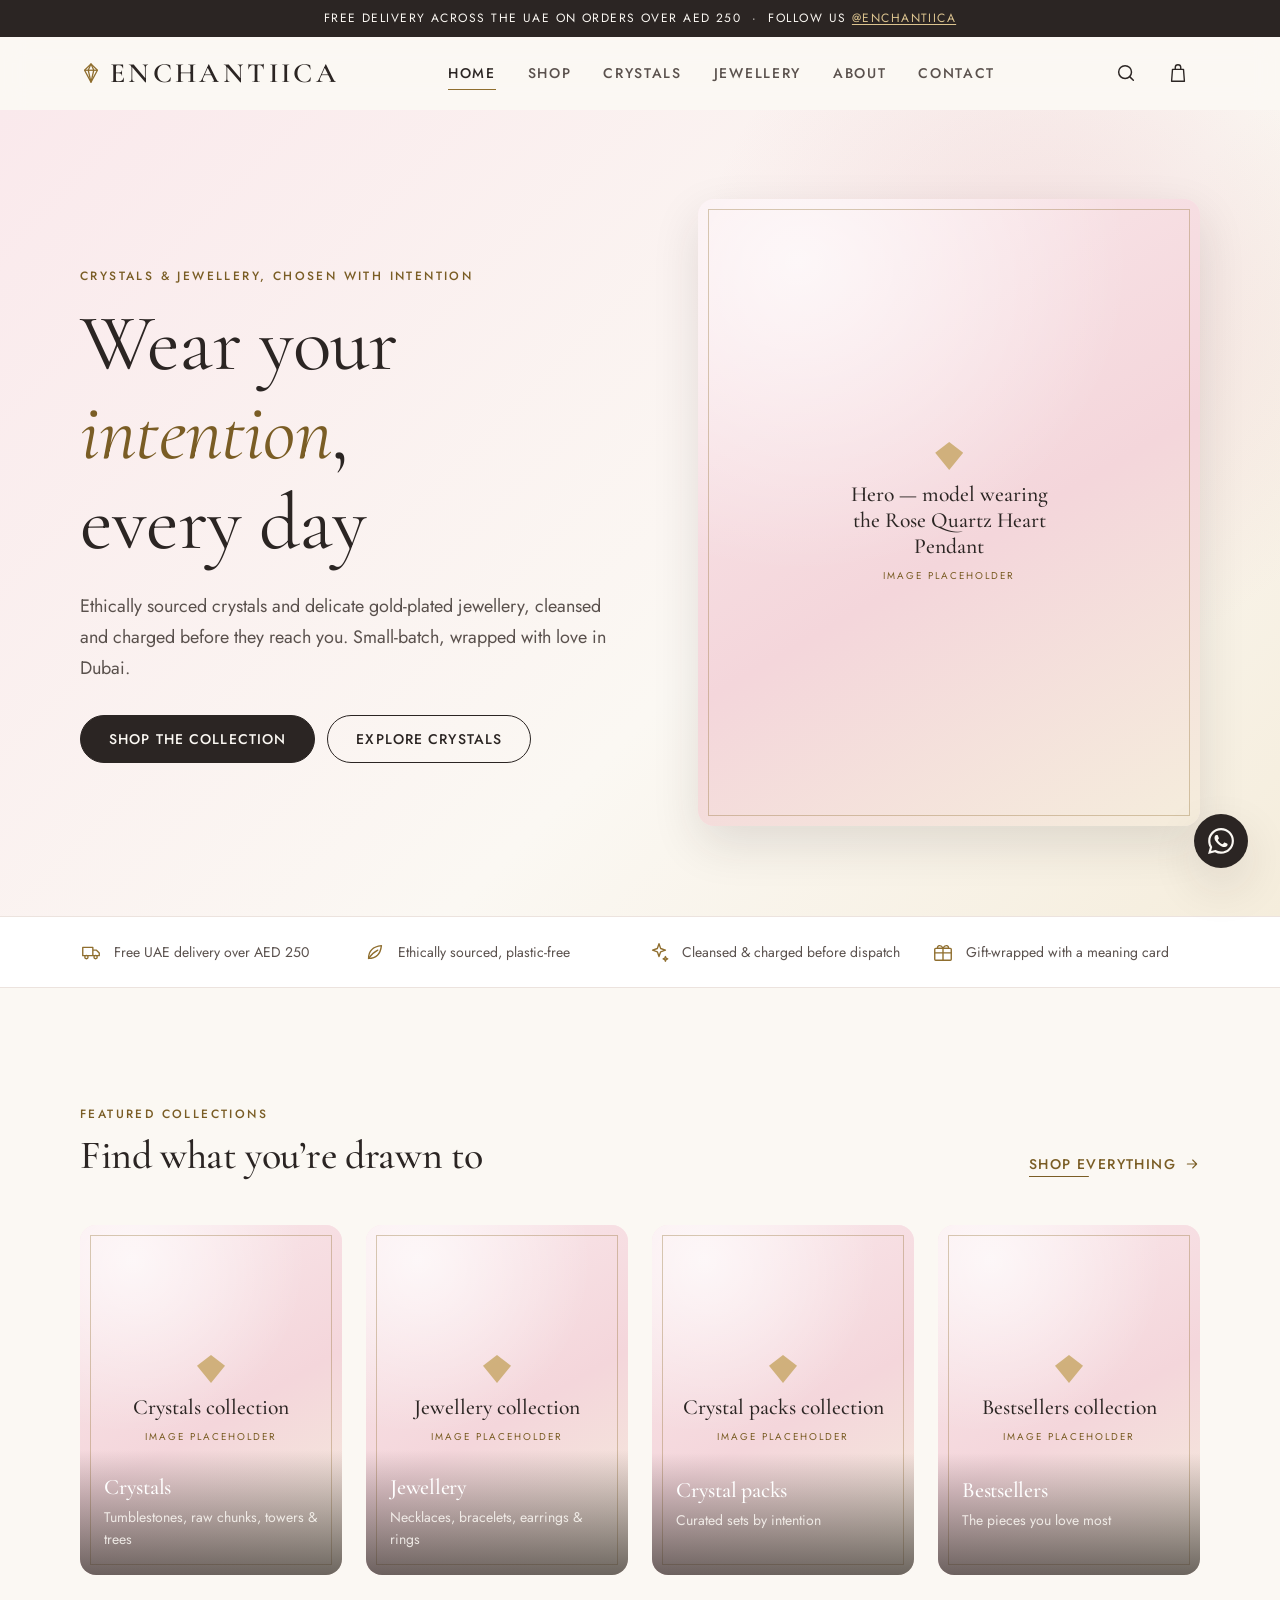
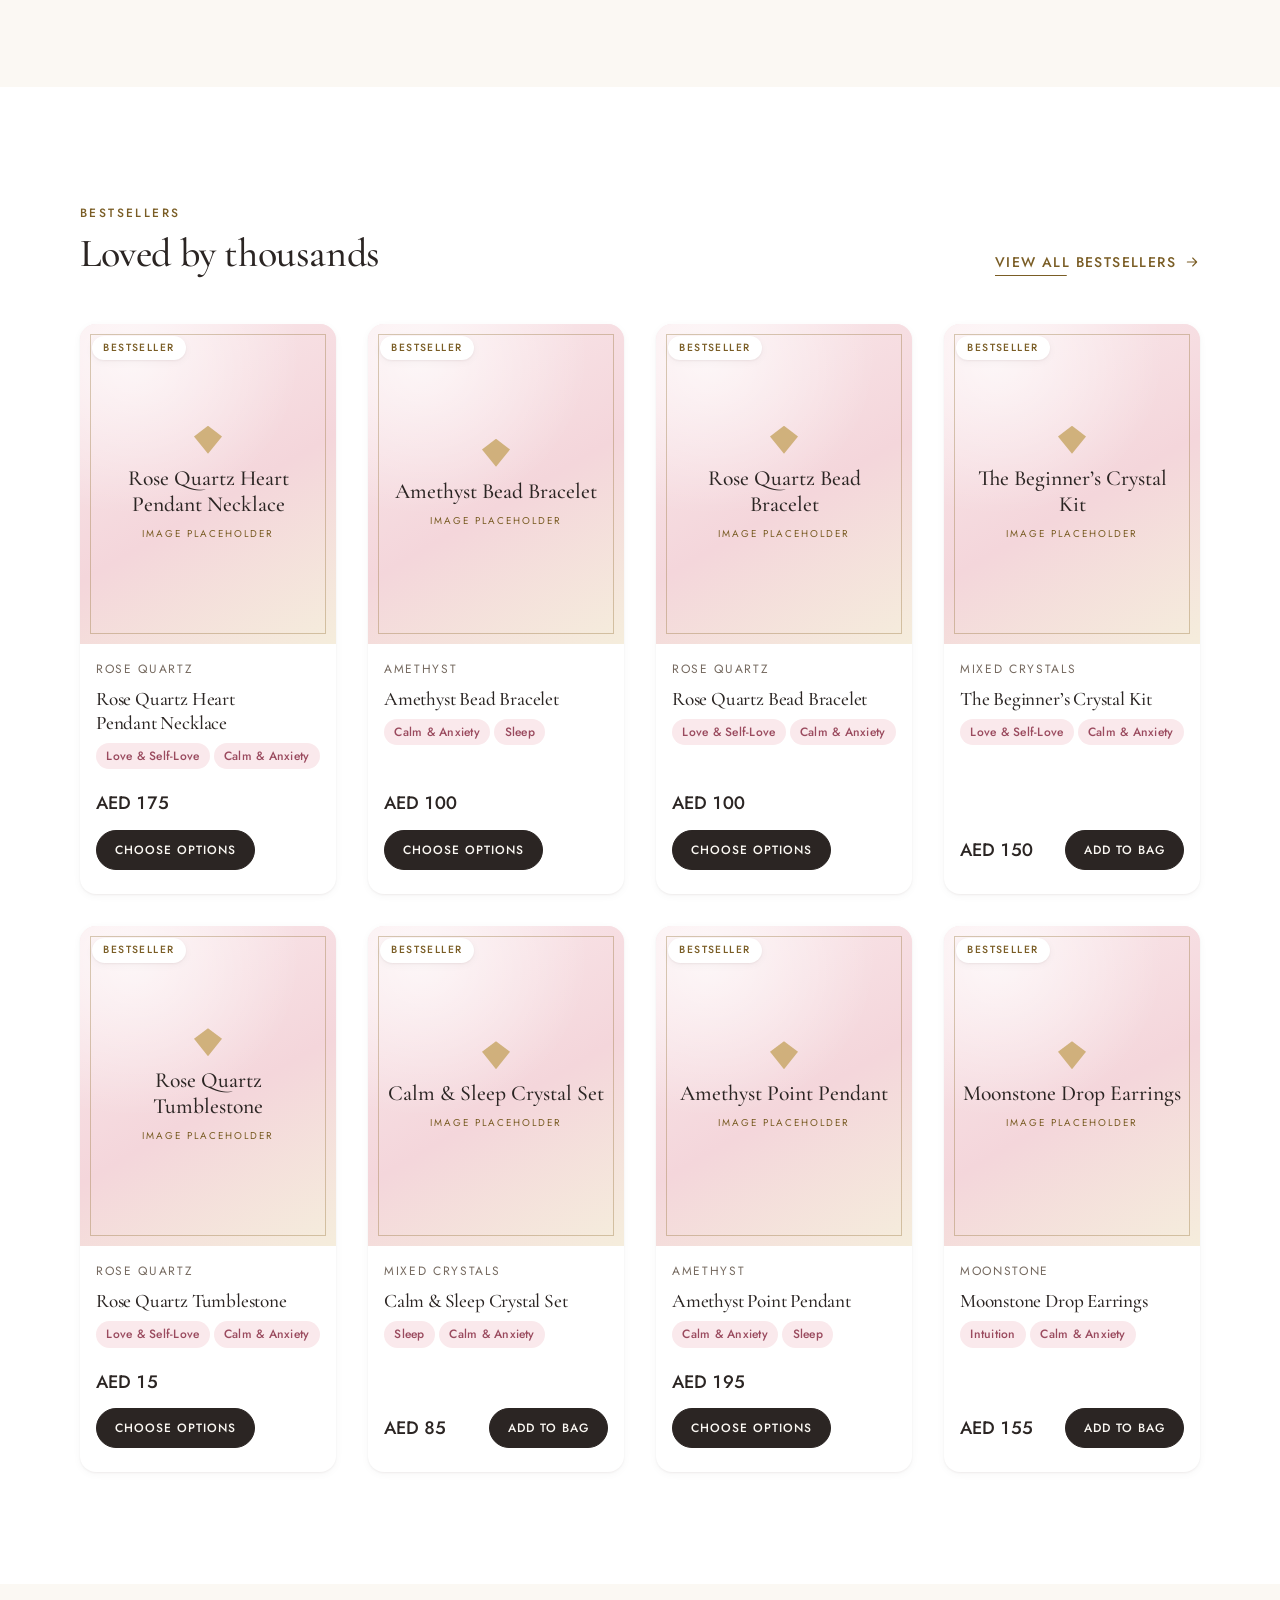
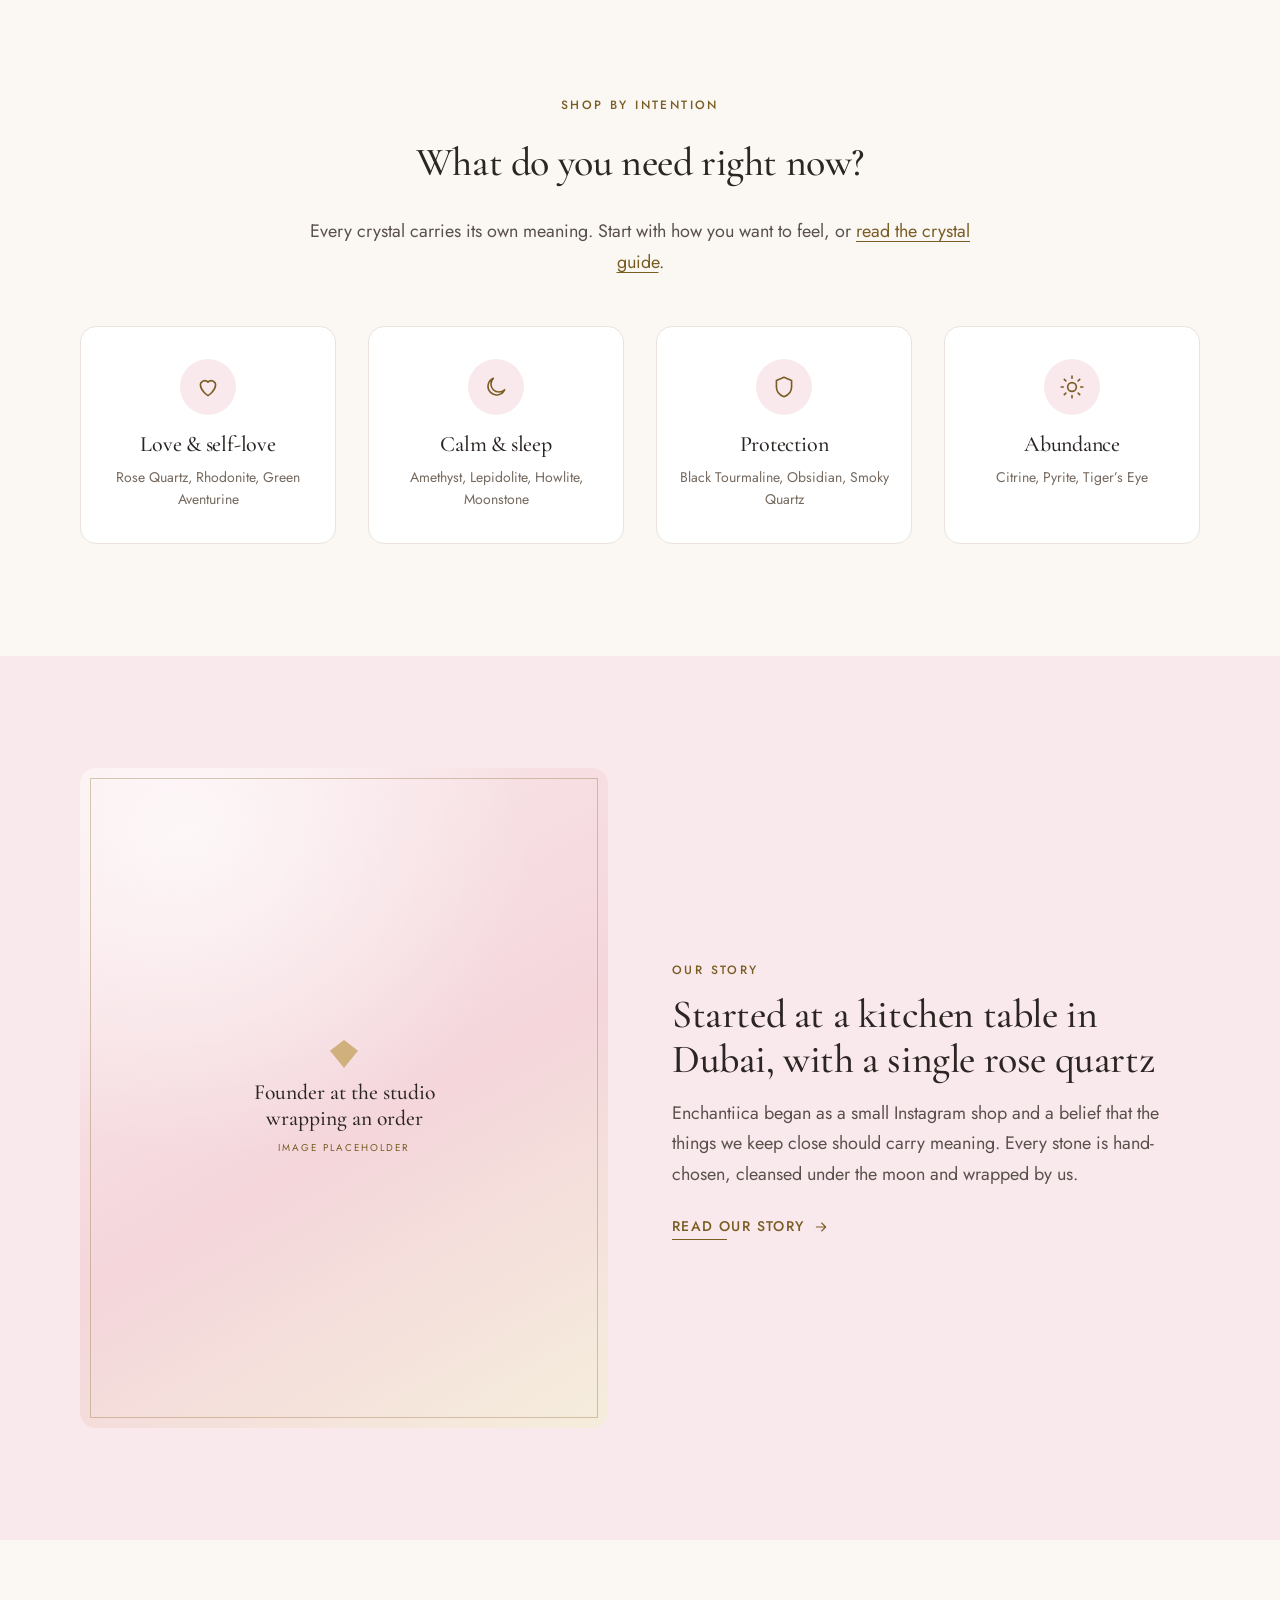
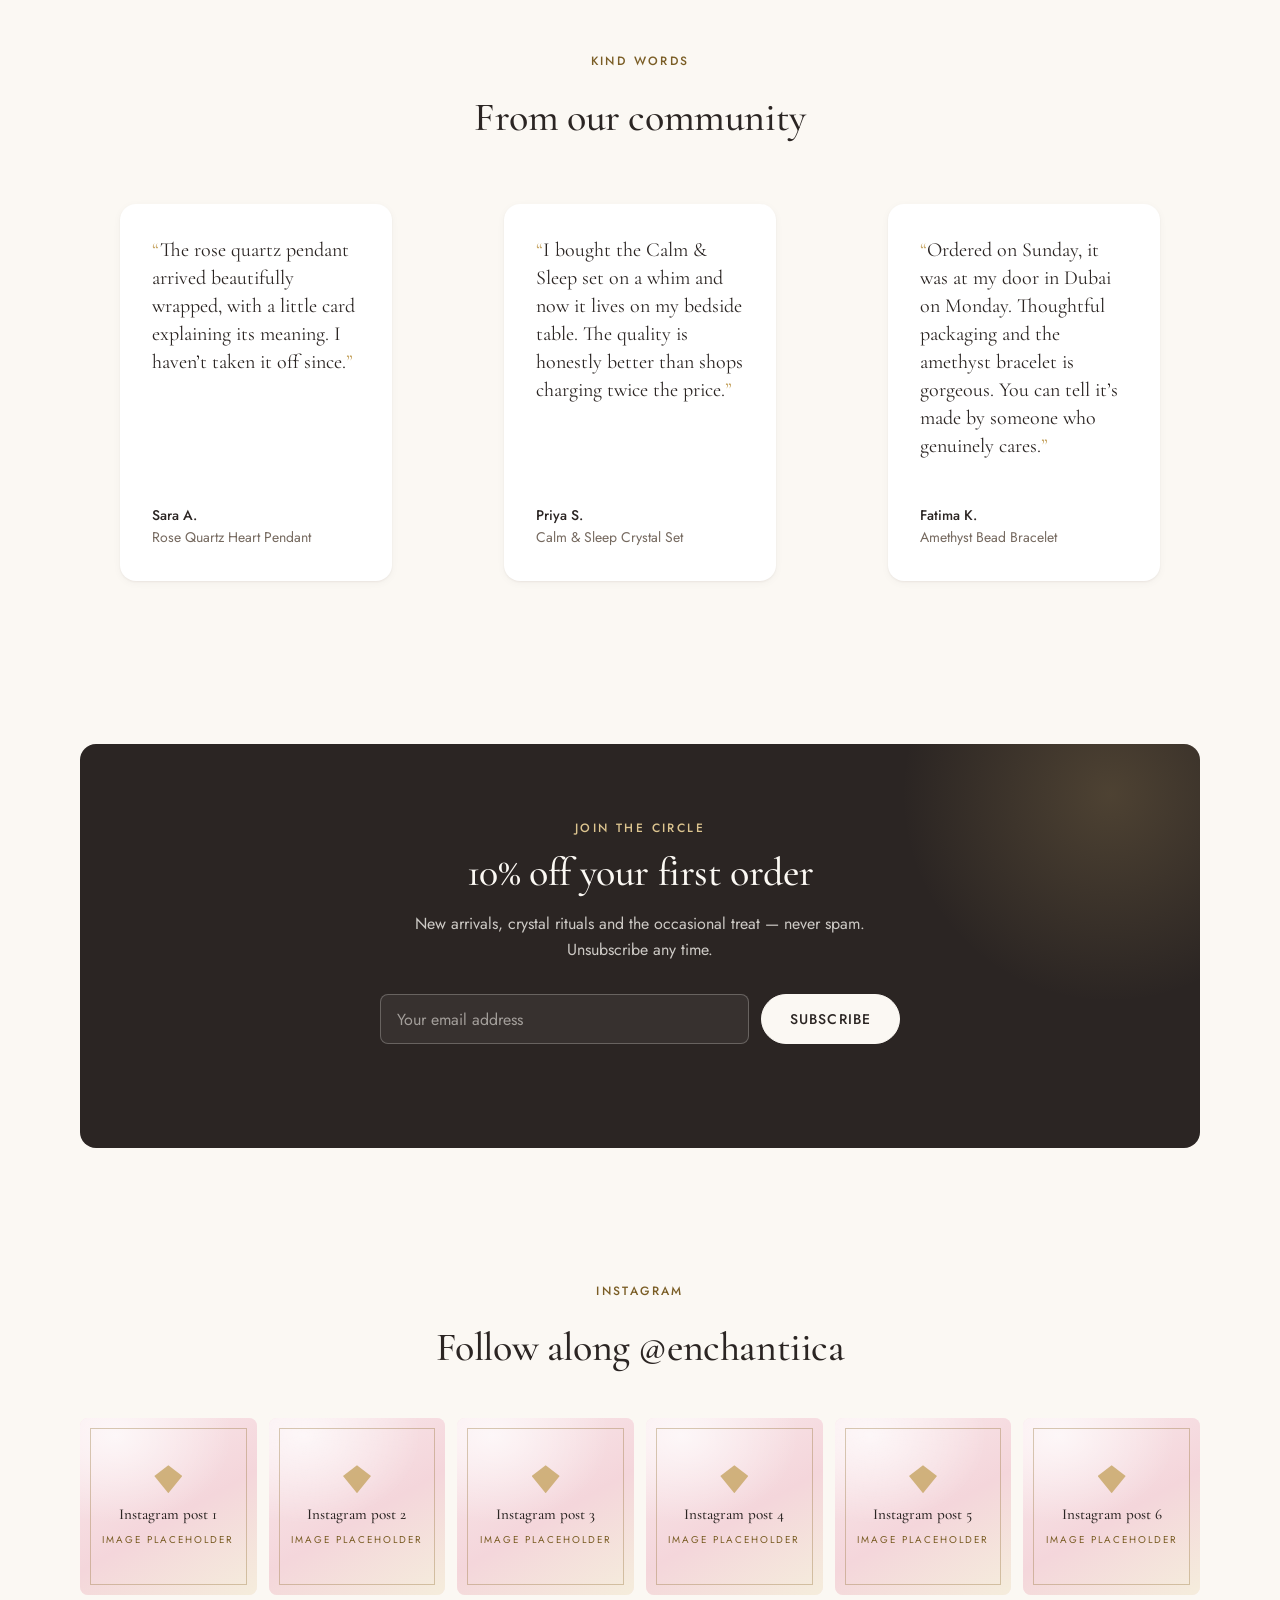
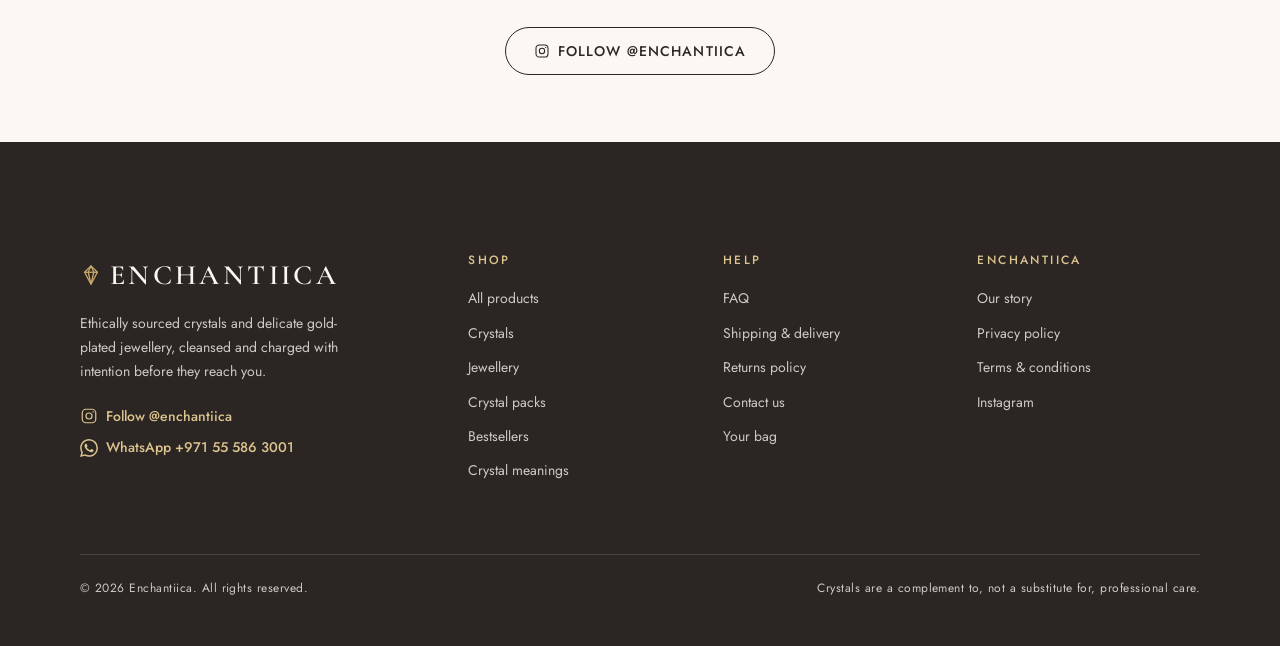
==== commit e5c3a98b: "Site-wide product search - Header search panel on every page with instant suggestions (products   an" ====
--- a/index.html
+++ b/index.html
@@ -94,10 +94,24 @@
       </nav>
 
       <div class="header__actions">
+        <button class="icon-btn" type="button" data-search-toggle aria-expanded="false" aria-controls="site-search" aria-label="Search"><svg viewBox="0 0 24 24" fill="none" stroke="currentColor" stroke-width="1.6" stroke-linecap="round" stroke-linejoin="round" aria-hidden="true"><circle cx="11" cy="11" r="7"/><path d="M20 20l-3.5-3.5"/></svg></button>
         <a class="icon-btn" href="cart.html" aria-label="Bag, 0 items"><svg viewBox="0 0 24 24" fill="none" stroke="currentColor" stroke-width="1.5" stroke-linecap="round" stroke-linejoin="round" aria-hidden="true"><path d="M6 8h12l1 13H5L6 8z"/><path d="M9 8V6a3 3 0 0 1 6 0v2"/></svg><span class="cart-count" aria-hidden="true">0</span></a>
         <button class="icon-btn burger" type="button" aria-expanded="false" aria-controls="site-nav" aria-label="Open menu">
           <span class="burger__lines" aria-hidden="true"><span></span><span></span><span></span></span>
         </button>
+      </div>
+    </div>
+
+    <div class="search" id="site-search" hidden>
+      <div class="container">
+        <form class="search__form" role="search" action="shop.html" method="get">
+          <label class="visually-hidden" for="search-input">Search products</label>
+          <span class="search__icon" aria-hidden="true"><svg viewBox="0 0 24 24" fill="none" stroke="currentColor" stroke-width="1.6" stroke-linecap="round" stroke-linejoin="round" aria-hidden="true"><circle cx="11" cy="11" r="7"/><path d="M20 20l-3.5-3.5"/></svg></span>
+          <input class="search__input" id="search-input" name="q" type="search" placeholder="Search crystals, jewellery or a feeling — “amethyst”, “bracelet”, “calm”" autocomplete="off" spellcheck="false">
+          <button class="btn btn--small search__submit" type="submit">Search</button>
+          <button class="icon-btn" type="button" data-search-close aria-label="Close search"><svg viewBox="0 0 24 24" fill="none" stroke="currentColor" stroke-width="1.6" stroke-linecap="round" aria-hidden="true"><path d="M6 6l12 12M18 6L6 18"/></svg></button>
+        </form>
+        <div class="search__results" data-search-results aria-live="polite"></div>
       </div>
     </div>
   </header>
@@ -336,5 +350,6 @@
   <script src="js/products.js" defer></script>
   <script src="js/cart.js" defer></script>
   <script src="js/main.js" defer></script>
+  <script src="js/search.js" defer></script>
 </body>
 </html>
--- a/css/styles.css
+++ b/css/styles.css
@@ -718,6 +718,7 @@
   .nav__item:hover .nav__menu { opacity: 1; visibility: visible; transform: translate(-50%, 0); transition-delay: 0s; }
 }
 .nav__item:focus-within .nav__menu, .nav__item.is-open .nav__menu { opacity: 1; visibility: visible; transform: translate(-50%, 0); transition-delay: 0s; }
+.nav__item.is-dismissed:focus-within .nav__menu, .nav__item.is-dismissed:hover .nav__menu { opacity: 0; visibility: hidden; }
 /* keep the right-most menus inside the viewport */
 .nav__item:last-of-type .nav__menu, .nav__item:nth-last-of-type(2) .nav__menu { left: auto; right: 0; transform: translate(0, 6px); }
 .nav__item:last-of-type:hover .nav__menu, .nav__item:last-of-type:focus-within .nav__menu, .nav__item:nth-last-of-type(2):hover .nav__menu, .nav__item:nth-last-of-type(2):focus-within .nav__menu { transform: translate(0, 0); }
@@ -806,12 +807,16 @@
   .nav__link { font-size: var(--fs-lg); font-family: var(--font-heading); letter-spacing: 0.04em; text-transform: none; font-weight: 500; padding: 0.55rem 0; }
   .nav__link::after { display: none; }
   .nav__toggle { display: grid; }
-  .nav__menu {
-    position: static; transform: none; padding: 0;
+  /* Selectors repeat the desktop ones so they win on specificity inside the drawer */
+  .nav__item .nav__menu, .nav__item.is-open .nav__menu, .nav__item:focus-within .nav__menu,
+  .nav__item:last-of-type .nav__menu, .nav__item:nth-last-of-type(2) .nav__menu,
+  .nav__item:last-of-type:focus-within .nav__menu, .nav__item:nth-last-of-type(2):focus-within .nav__menu,
+  .nav__item.is-dismissed:focus-within .nav__menu {
+    position: static; left: auto; right: auto; transform: none; padding: 0;
     flex-basis: 100%;
     display: none; opacity: 1; visibility: visible; transition: none;
   }
-  .nav__item.is-open .nav__menu { display: block; }
+  .nav__item.is-open .nav__menu, .nav__item.is-open.is-dismissed:focus-within .nav__menu { display: block; }
   .nav__panel { min-width: 0; border: 0; box-shadow: none; background: transparent; padding: 0 0 var(--space-3) var(--space-3); border-left: 1px solid var(--line); border-radius: 0; margin-bottom: var(--space-2); }
   .nav__panel--wide { display: block; }
   .nav__panel--wide > ul + ul { border-left: 0; margin-top: var(--space-2); }
@@ -847,6 +852,95 @@
   .nav__link { letter-spacing: 0.08em; }
   .logo { font-size: 1.5rem; }
 }
+
+/* Search panel ------------------------------------------------------------ */
+.search {
+  position: absolute;
+  left: 0; right: 0; top: 100%;
+  background: var(--white);
+  border-top: 1px solid var(--line);
+  box-shadow: 0 24px 48px rgba(43, 37, 35, 0.14);
+  padding: var(--space-4) 0 var(--space-5);
+  opacity: 0;
+  transform: translateY(-6px);
+  transition: opacity var(--dur-fast) ease, transform var(--dur) var(--ease);
+}
+.search.is-open { opacity: 1; transform: none; }
+.search__form {
+  display: flex;
+  align-items: center;
+  gap: var(--space-2);
+  position: relative;
+}
+.search__icon { position: absolute; left: 1rem; color: var(--text-3); display: grid; pointer-events: none; }
+.search__icon svg { width: 20px; height: 20px; }
+.search__input {
+  flex: 1;
+  min-width: 0;
+  min-height: 52px;
+  padding: 0.75rem 1rem 0.75rem 3rem;
+  border: 1px solid var(--control);
+  border-radius: 999px;
+  background: var(--cream);
+  font-size: var(--fs-base);
+}
+.search__input:focus { outline: none; border-color: var(--gold-600); box-shadow: 0 0 0 3px rgba(143, 110, 46, 0.18); }
+.search__input::-webkit-search-cancel-button { -webkit-appearance: none; }
+.search__results { max-height: min(60vh, 520px); overflow-y: auto; margin-top: var(--space-3); }
+.search__results:empty { display: none; }
+.search__heading {
+  font-size: var(--fs-xs);
+  letter-spacing: 0.18em;
+  text-transform: uppercase;
+  color: var(--gold-700);
+  margin: var(--space-4) 0 var(--space-2);
+}
+.search__list { display: grid; }
+.search__result {
+  display: flex;
+  align-items: center;
+  gap: var(--space-4);
+  padding: var(--space-2) var(--space-3);
+  border-radius: var(--radius);
+  transition: background-color var(--dur-fast) ease;
+}
+.search__result:hover, .search__result:focus-visible { background: var(--blush-50); outline-offset: -2px; }
+.search__thumb { width: 52px; flex-shrink: 0; }
+.search__thumb .ph__name, .search__thumb .ph__tag, .search__thumb .ph__icon { display: none; }
+.search__body { display: grid; gap: 2px; min-width: 0; flex: 1; }
+.search__name { font-family: var(--font-heading); font-size: var(--fs-md); line-height: 1.2; color: var(--text); }
+.search__meta { font-size: var(--fs-xs); color: var(--text-3); }
+.search__price { font-weight: 500; white-space: nowrap; font-variant-numeric: lining-nums tabular-nums; }
+.search__result--guide .search__body::before {
+  content: '';
+  width: 28px; height: 28px; border-radius: 50%;
+  background: var(--blush-100);
+  grid-row: 1 / 3; display: none;
+}
+.search__all {
+  display: inline-block;
+  margin: var(--space-3) var(--space-3) 0;
+  font-size: var(--fs-sm);
+  font-weight: 500;
+  color: var(--accent);
+  text-decoration: underline;
+  text-underline-offset: 0.2em;
+}
+.search__all:hover { color: var(--ink); }
+.search__empty { padding: var(--space-4) var(--space-3) 0; color: var(--text-3); font-size: var(--fs-sm); }
+@media (max-width: 599.98px) {
+  .search__submit { display: none; }
+  .search__input { min-height: 48px; font-size: var(--fs-sm); padding-left: 2.6rem; }
+  .search__icon { left: 0.85rem; }
+  .search__result { gap: var(--space-3); padding-inline: var(--space-2); }
+  .search__name { font-size: var(--fs-base); }
+}
+/* Three header icons on narrow phones */
+@media (max-width: 399.98px) { .logo { font-size: 1.2rem; letter-spacing: 0.08em; } .header__actions { gap: 0; } }
+
+/* Sidebar search on shop pages */
+.filters__search { margin-bottom: var(--space-3); }
+.filters__search .form-input { min-height: 44px; border-radius: 999px; padding-left: 1rem; }
 
 /* 7. FOOTER -------------------------------------------------------------- */
 .footer {
@@ -1790,7 +1884,7 @@
 .guide__intro { display: grid; gap: var(--space-5); grid-template-columns: 1fr; margin-bottom: var(--space-7); }
 @media (min-width: 720px) { .guide__intro { grid-template-columns: repeat(3, 1fr); } }
 .guide__tip { padding: var(--space-5); background: var(--blush-100); border-radius: var(--radius-lg); font-size: var(--fs-sm); color: var(--text-2); }
-.guide__tip h3 { font-size: var(--fs-md); margin-bottom: var(--space-2); }
+.guide__tip-title { font-size: var(--fs-md); margin-bottom: var(--space-2); }
 
 /* 15. TOAST, MOTION & TRANSITIONS --------------------------------------- */
 .toast {
@@ -1871,7 +1965,7 @@
 
 /* 16. PRINT -------------------------------------------------------------- */
 @media print {
-  .announcement, .header, .footer, .toast, .filters, .newsletter, .whatsapp-fab { display: none !important; }
+  .announcement, .header, .footer, .toast, .filters, .newsletter, .whatsapp-fab, .search { display: none !important; }
   body { background: #fff; color: #000; }
   .js body { opacity: 1; transform: none; }
 }
